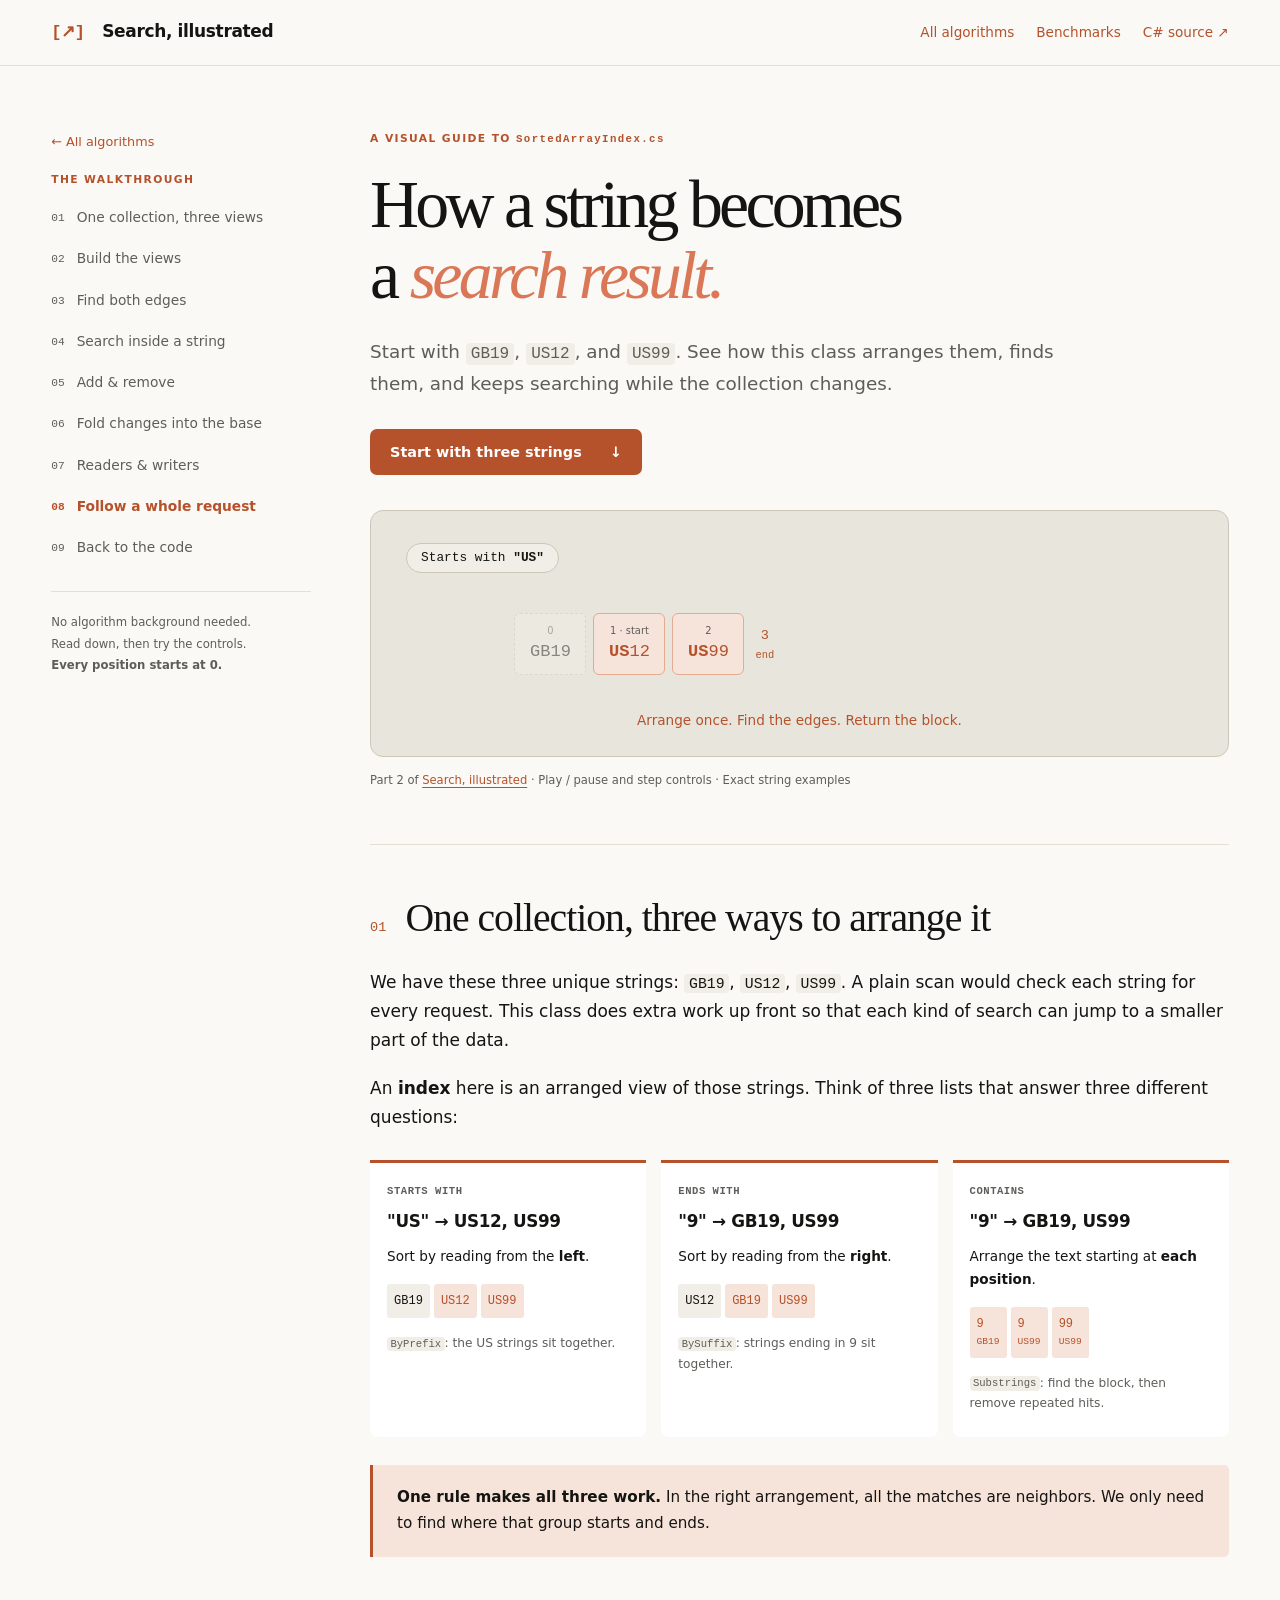
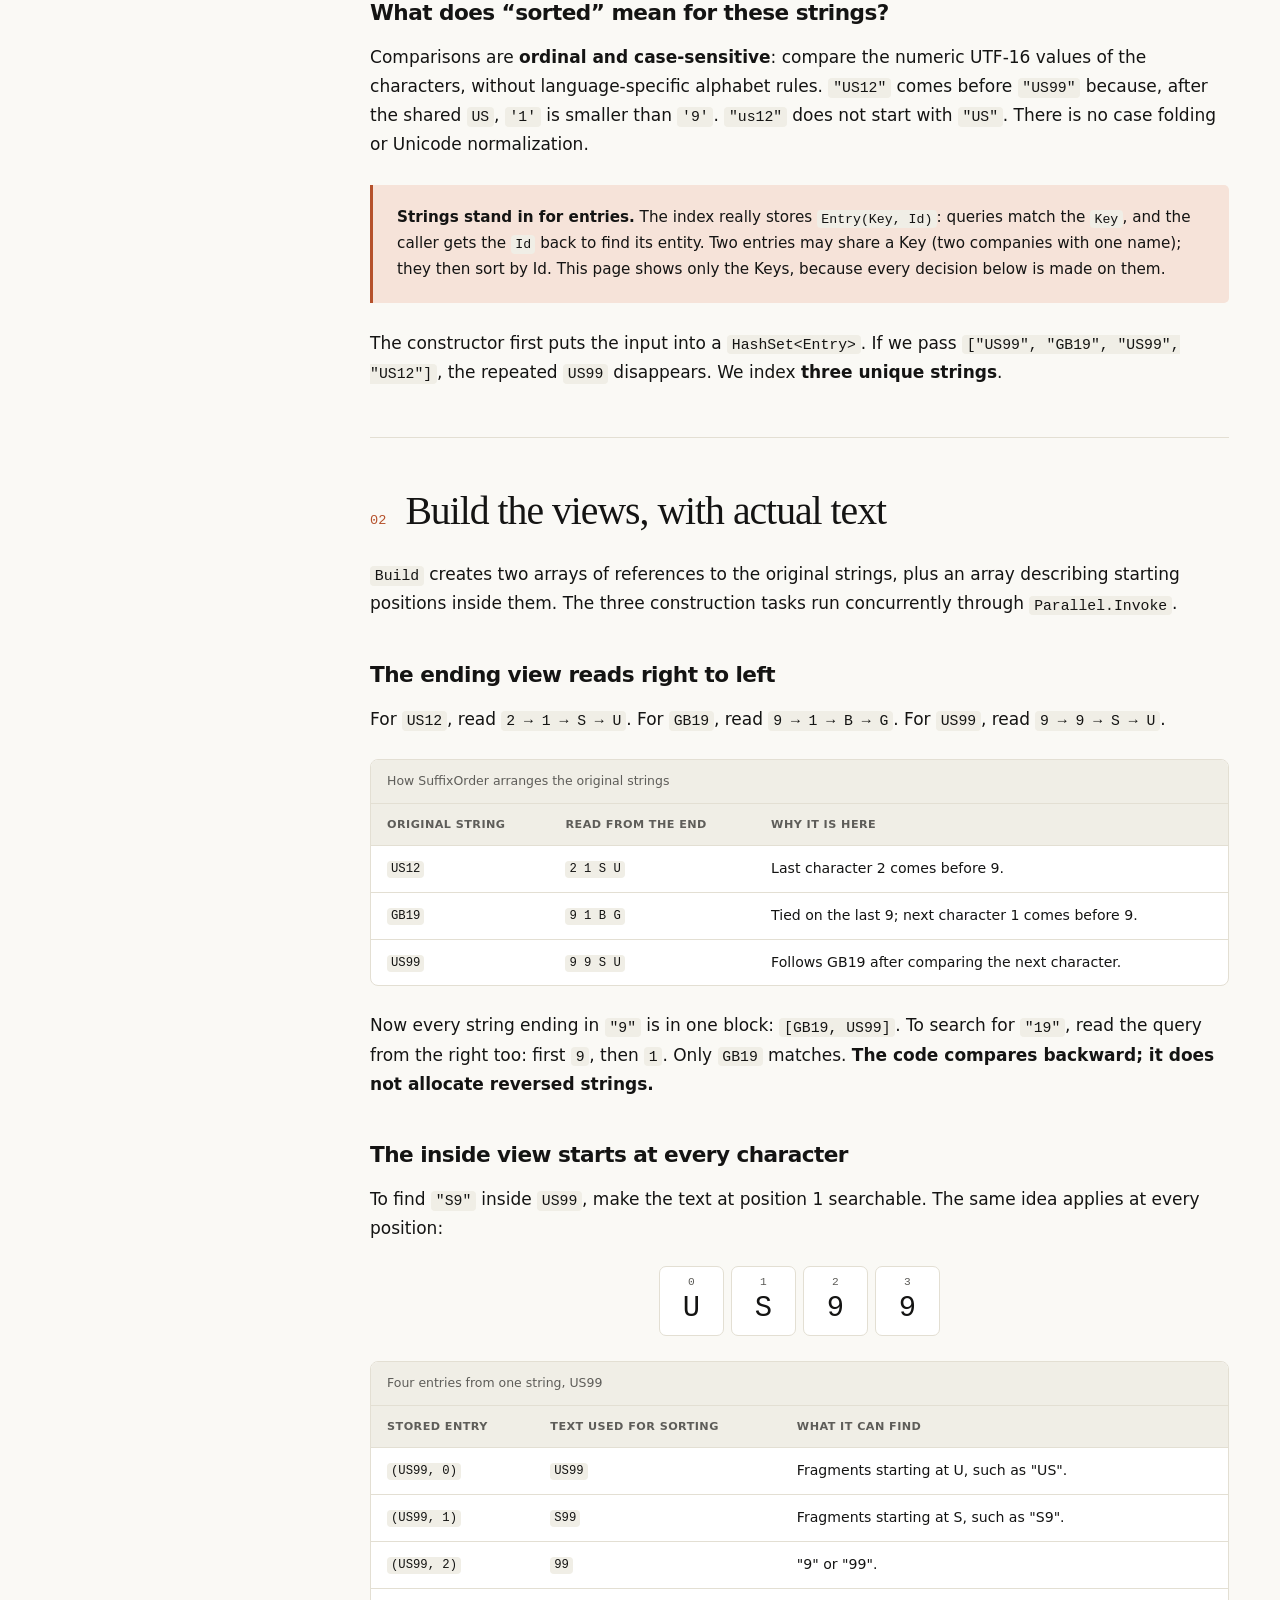
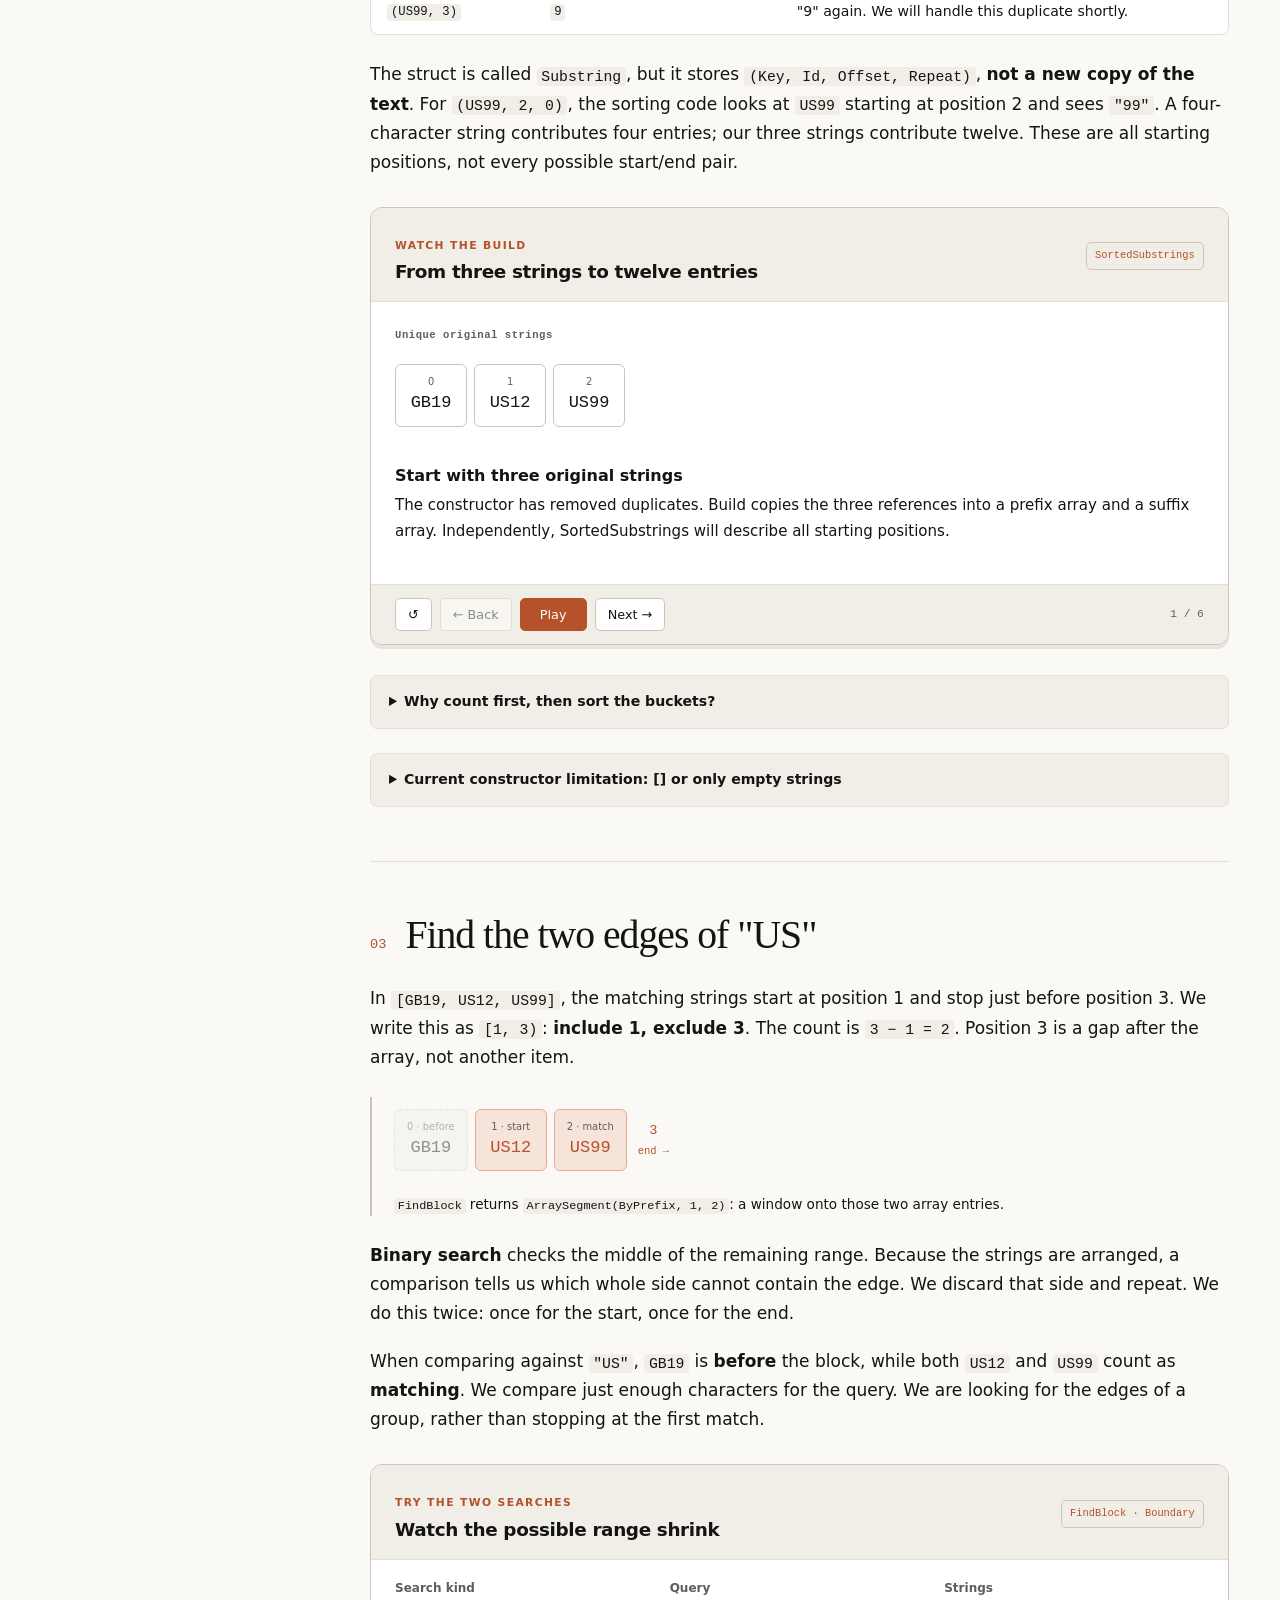
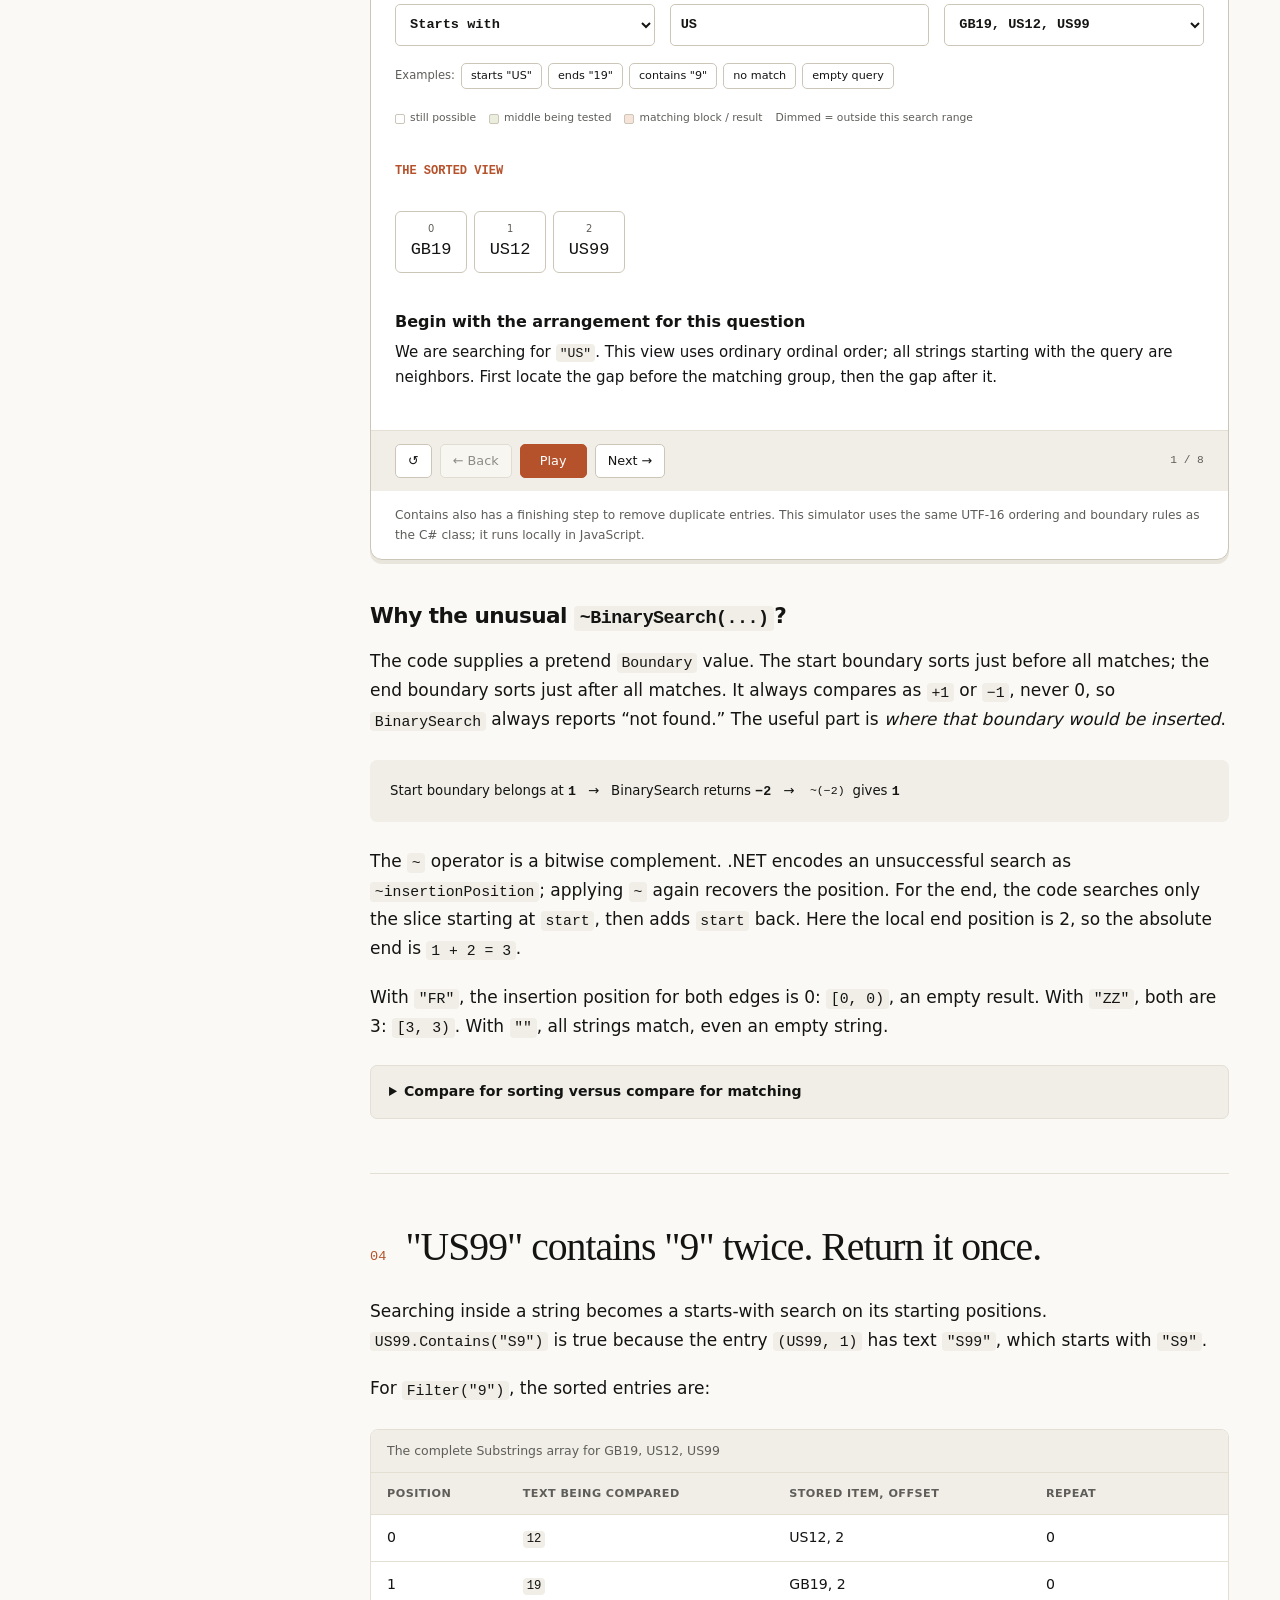
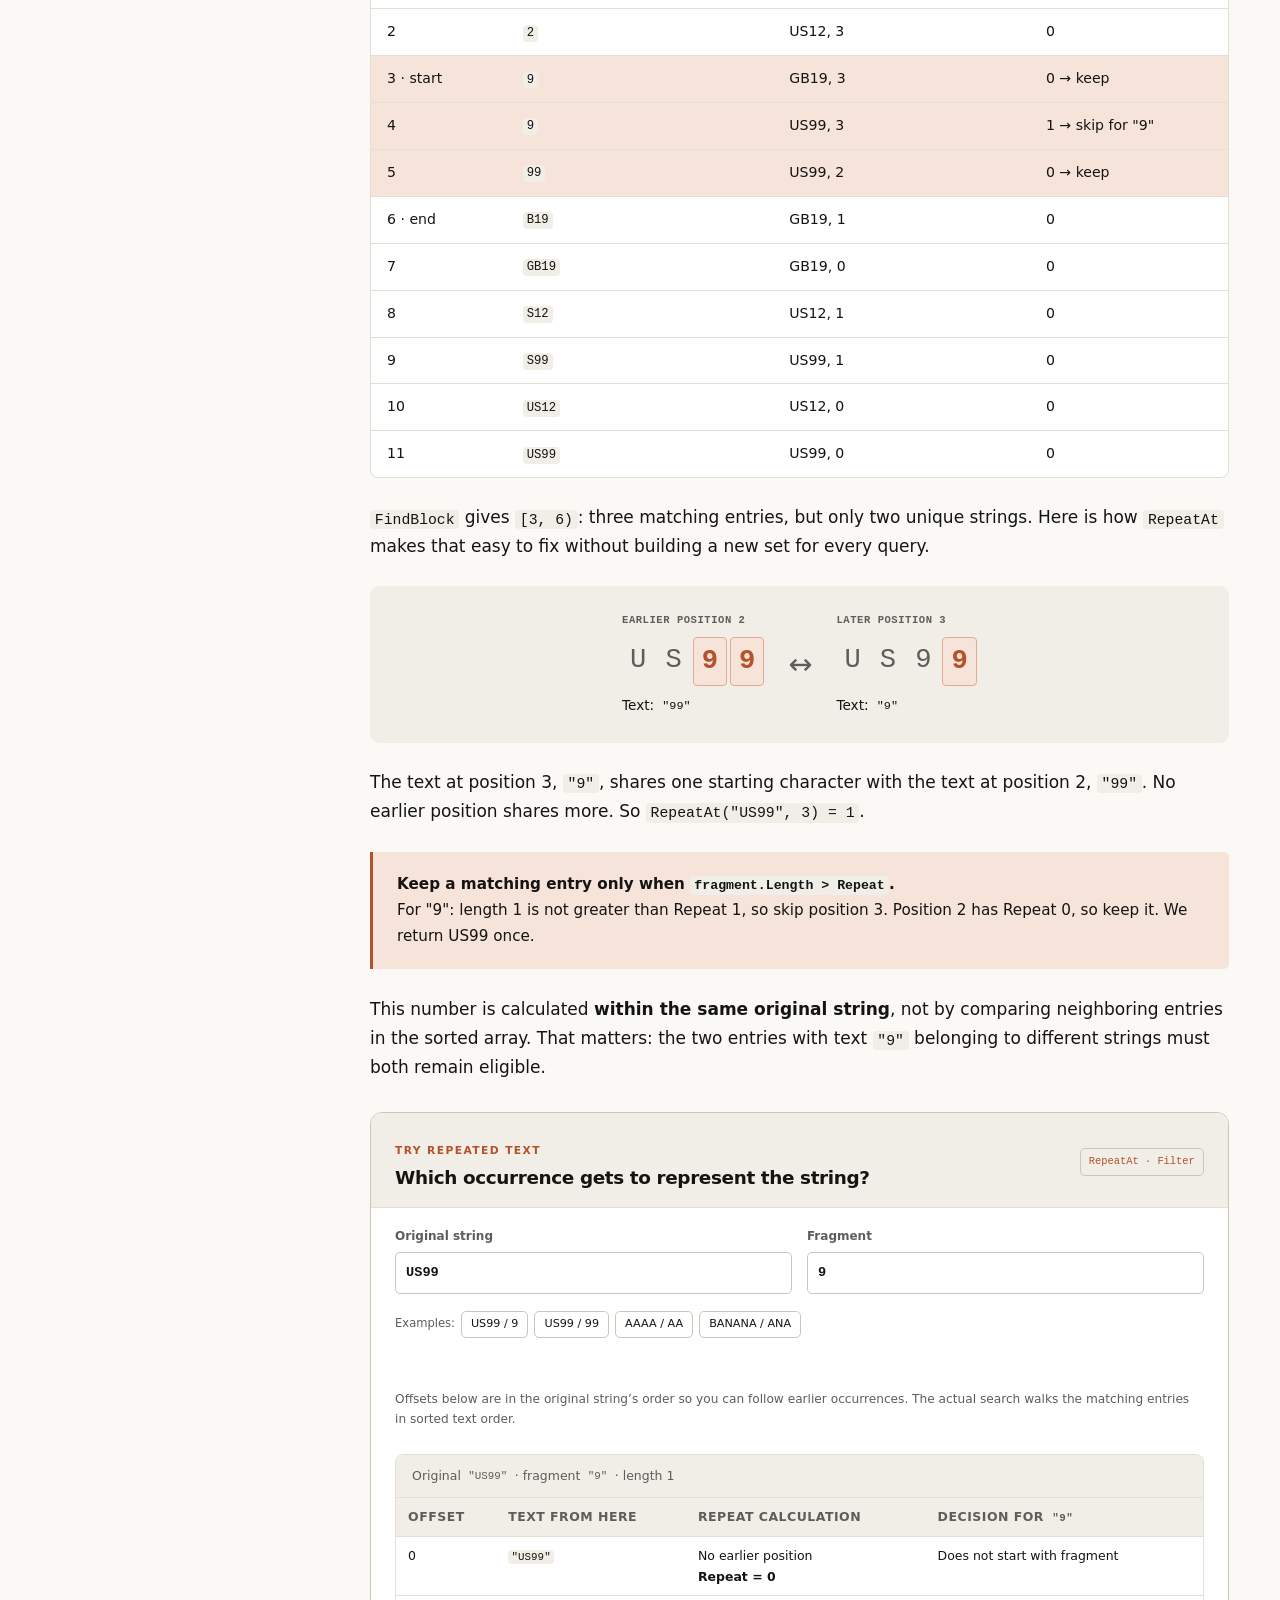
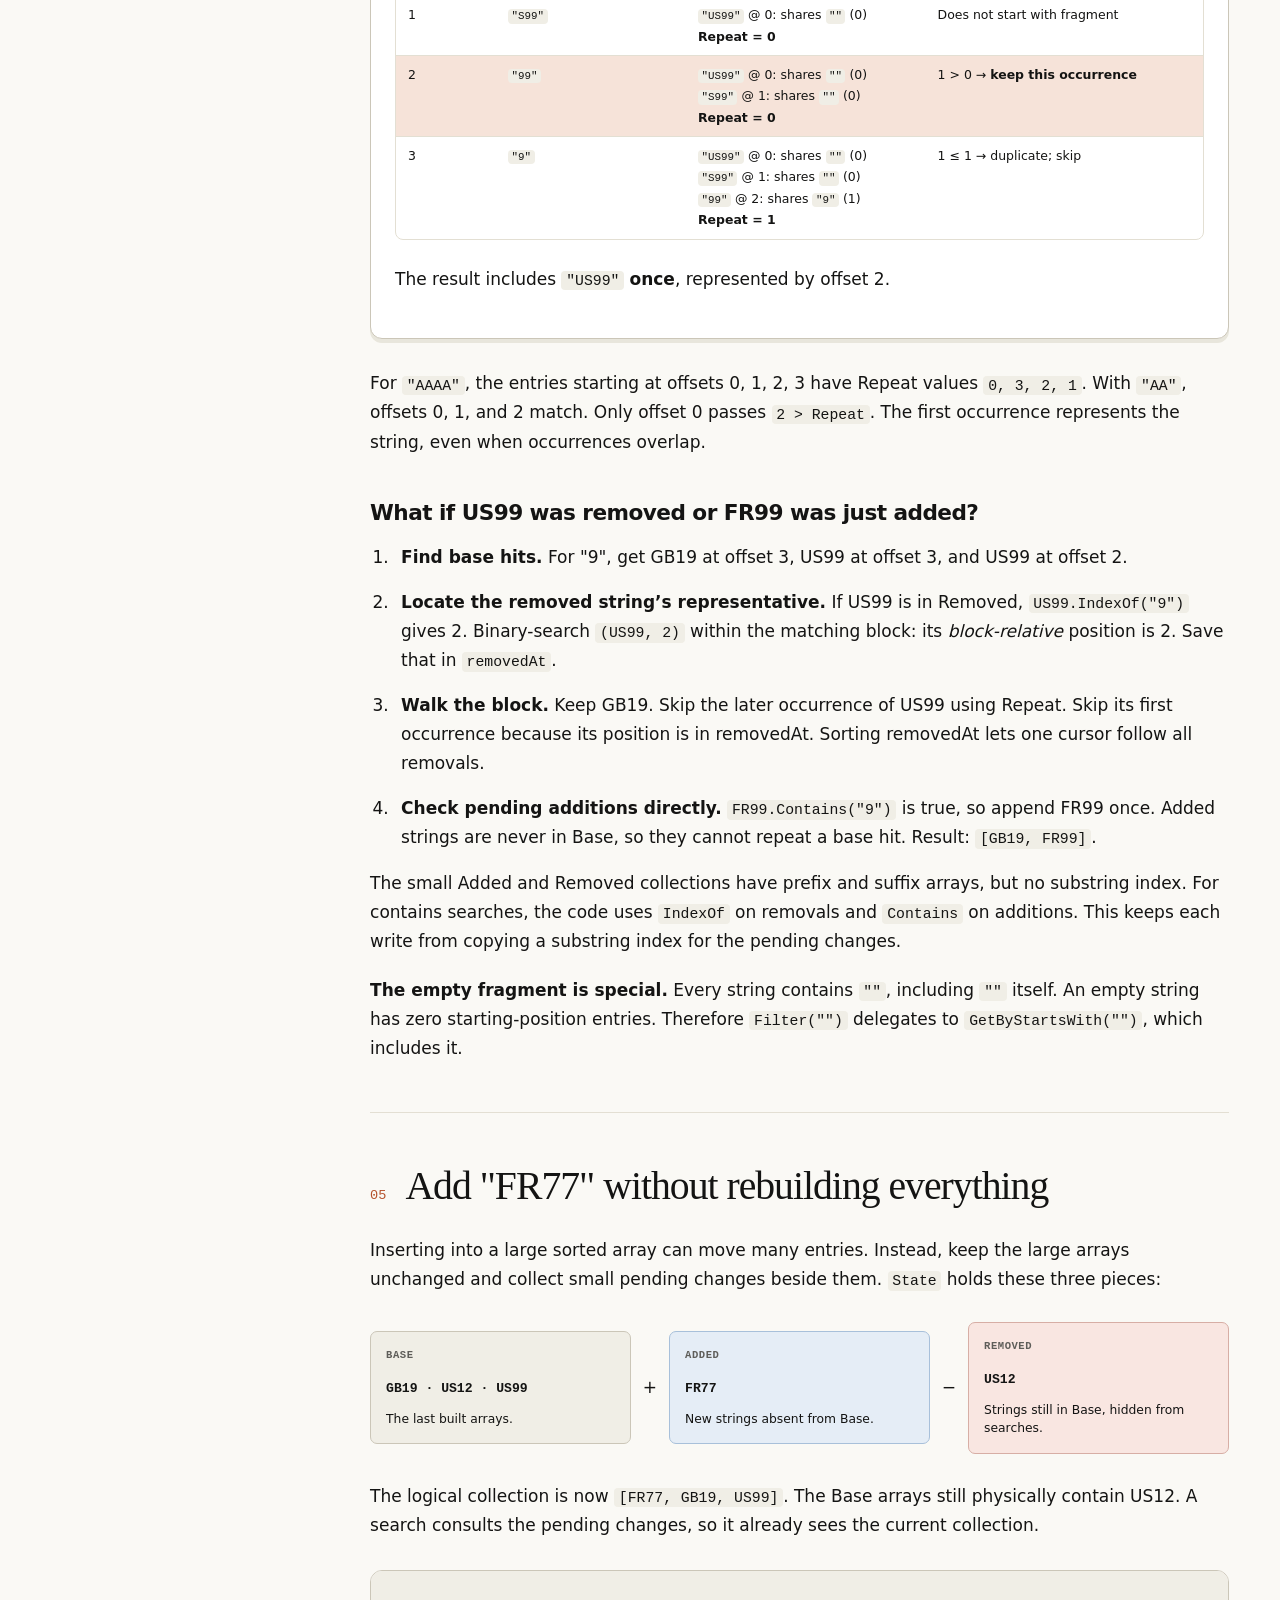
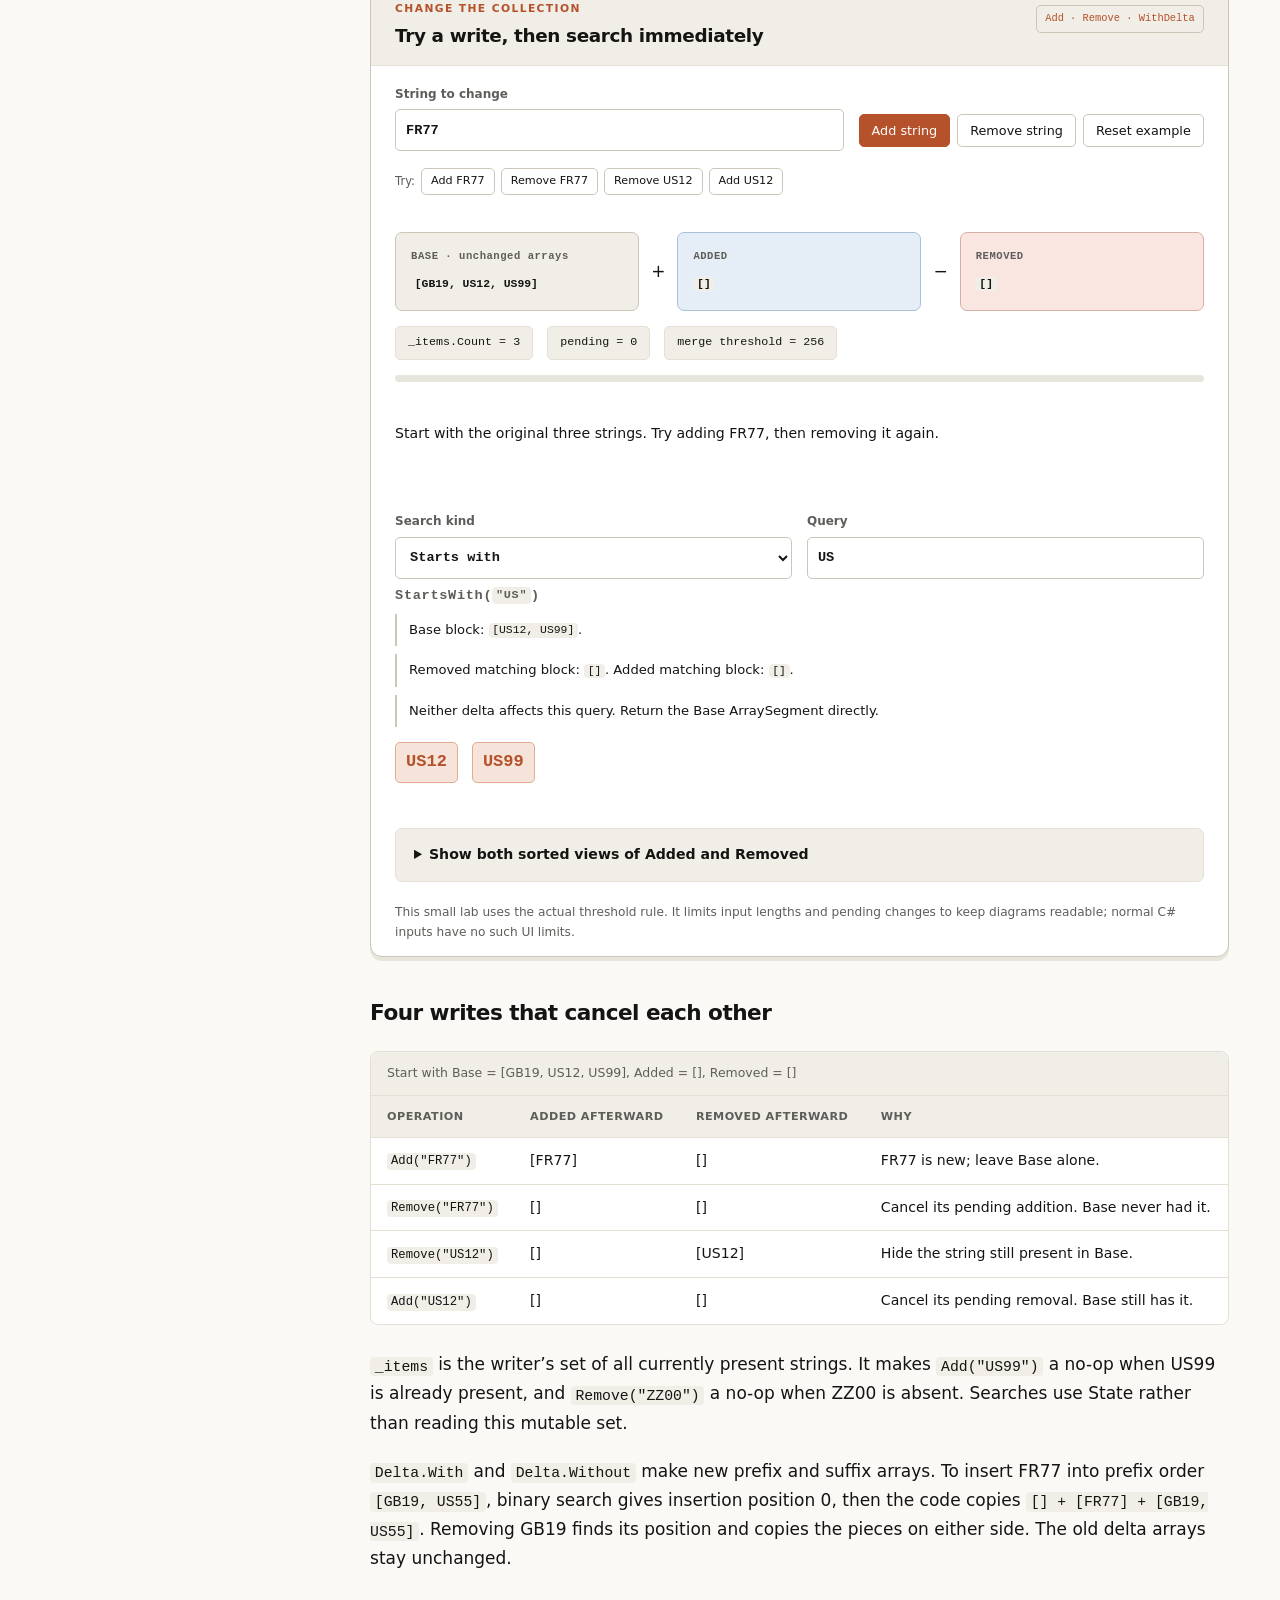
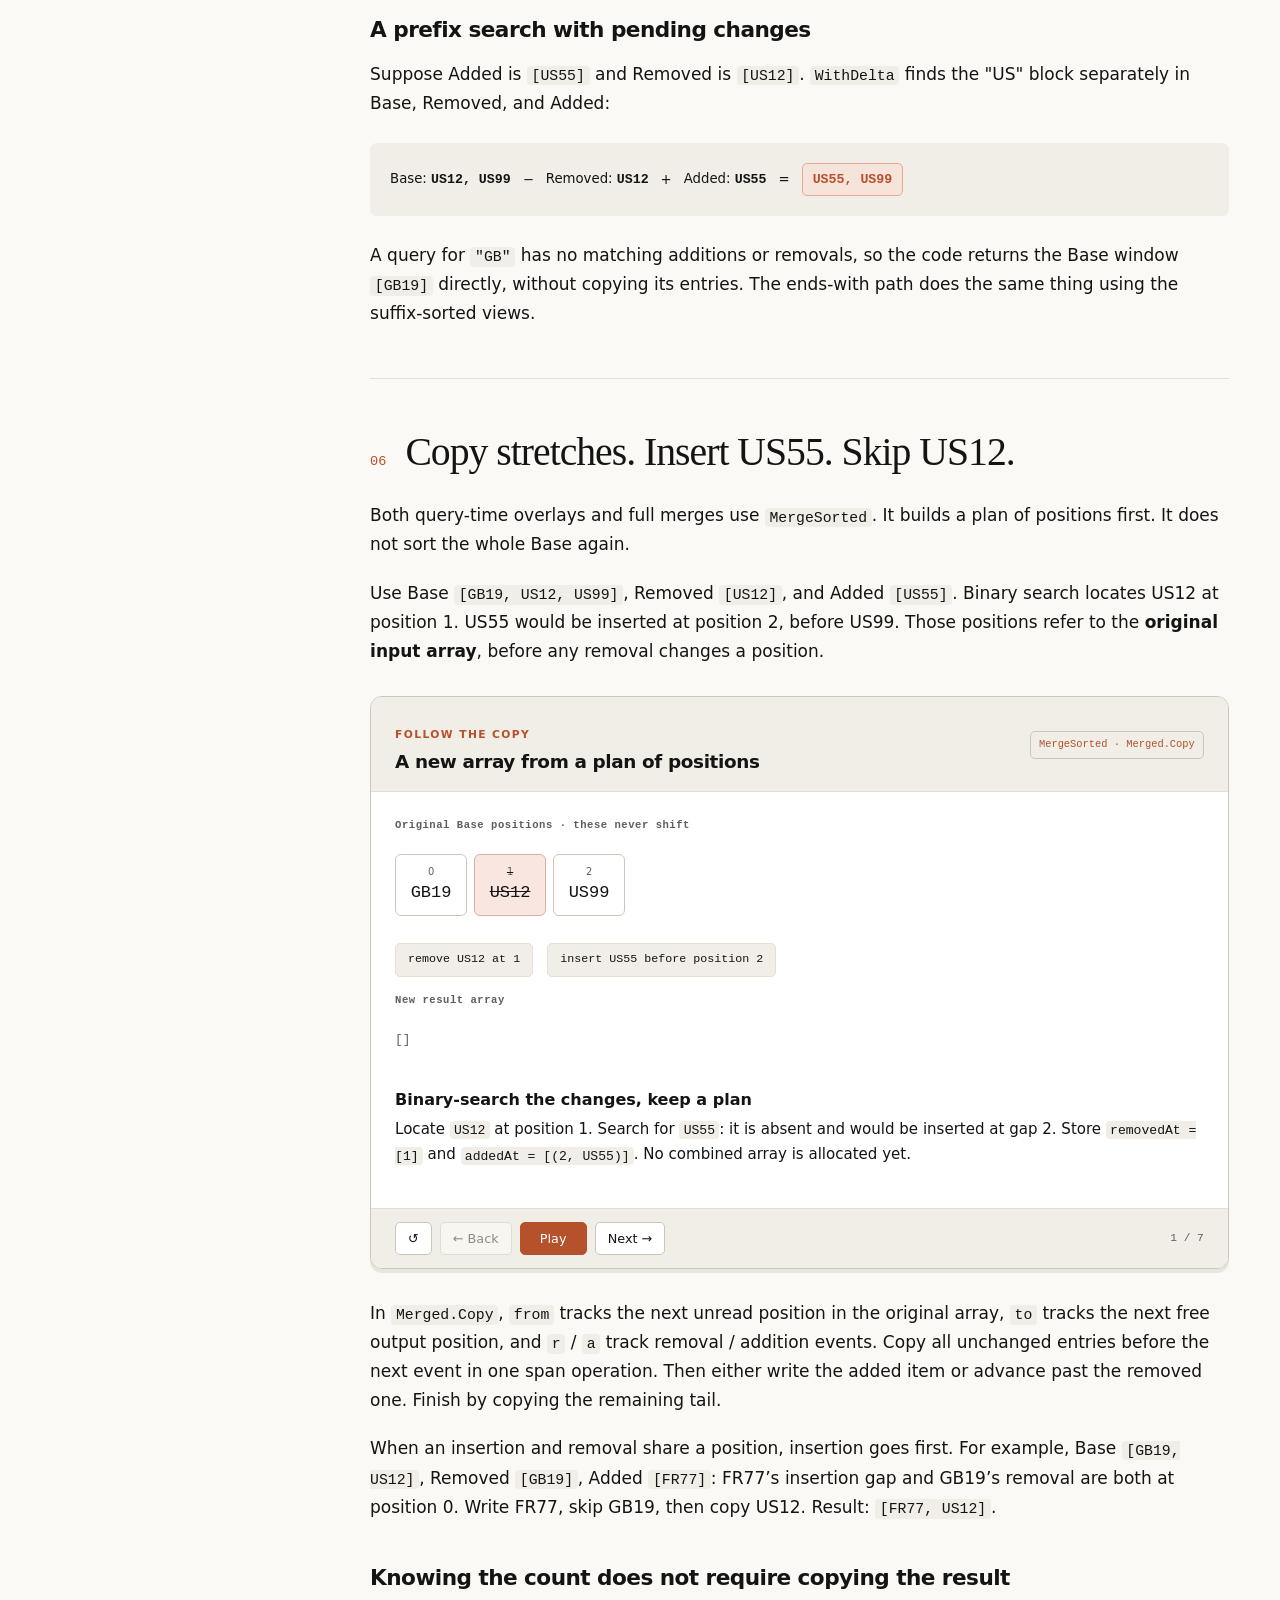
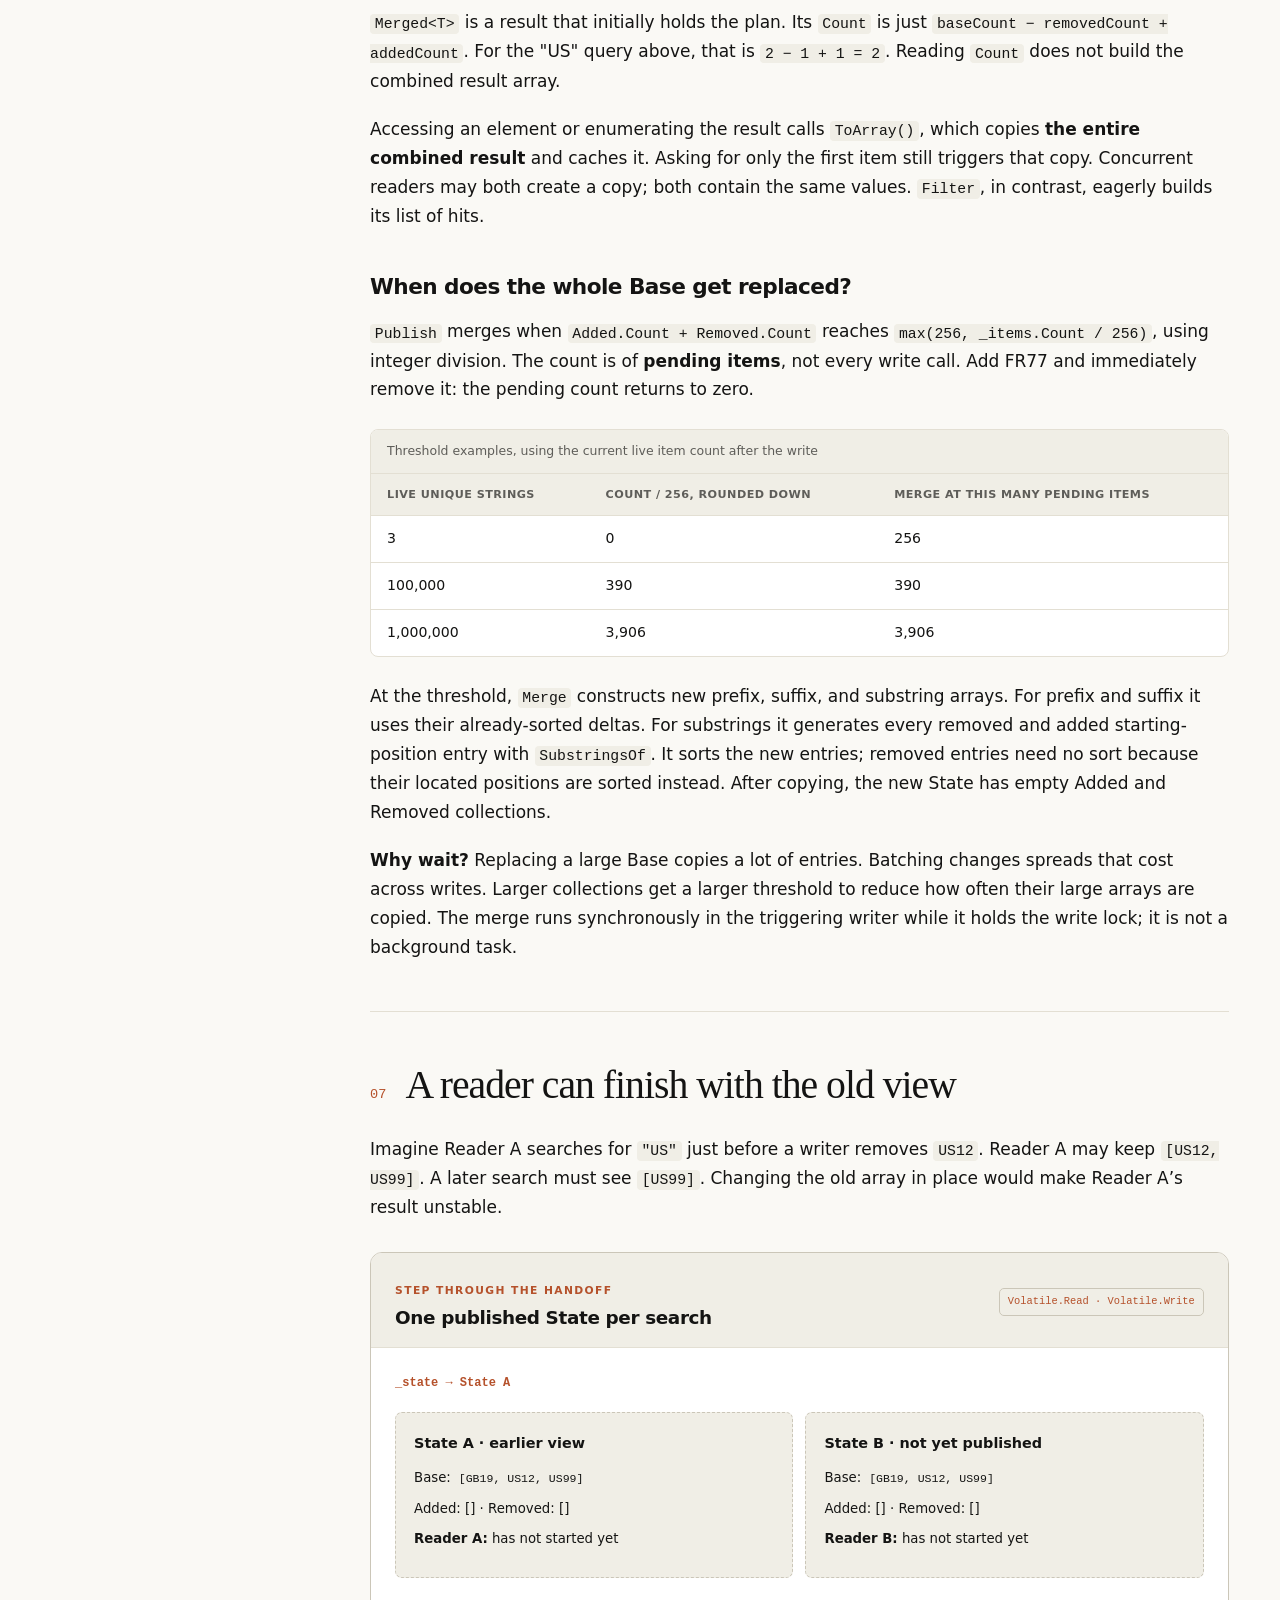
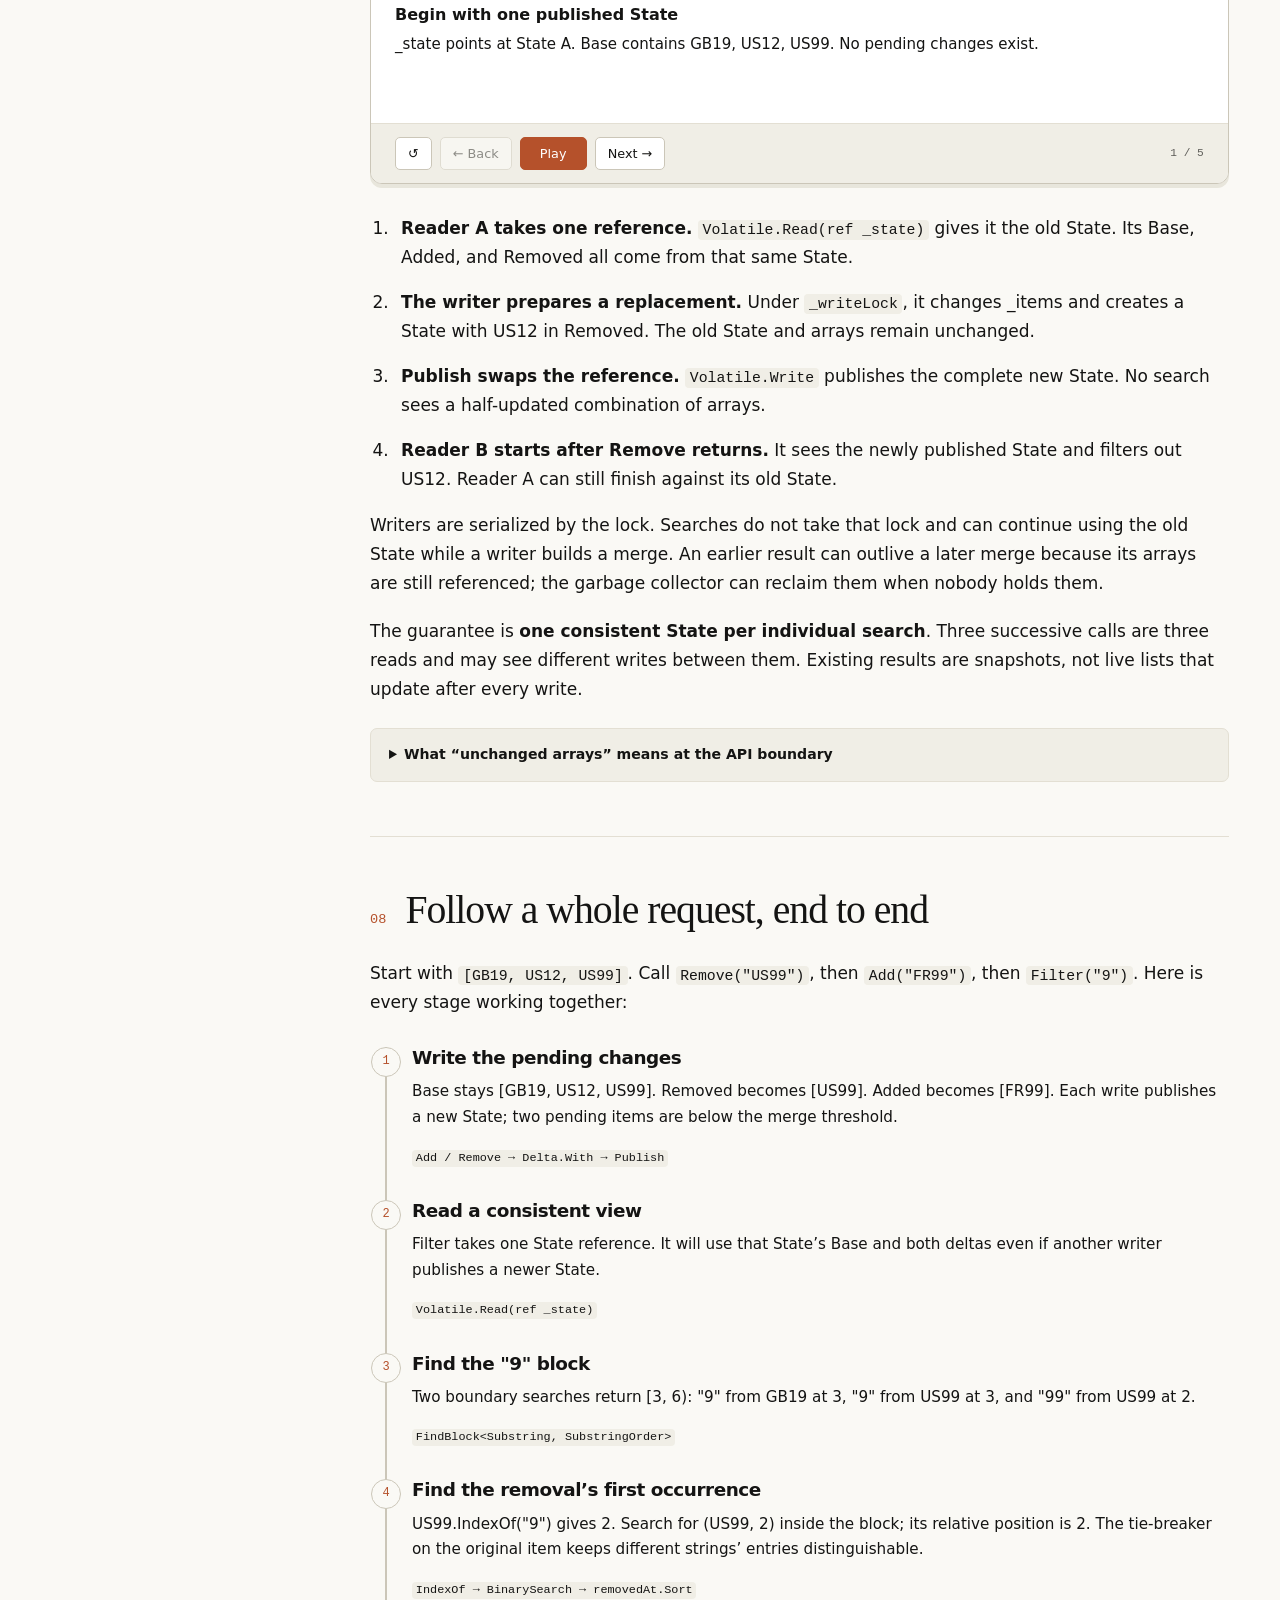
==== site/sorted-array.html @ e28a2748 "Add GitHub Pages site: illustrated walkthrough of all algorithms with benchmark charts - site/index." ====
<!doctype html>
<html lang="en">
<head>
  <meta charset="utf-8">
  <meta name="viewport" content="width=device-width, initial-scale=1">
  <meta name="description" content="An illustrated, interactive walkthrough of SortedArrayIndex.cs, using real strings at every step.">
  <title>SortedArrayIndex, step by step</title>
  <link rel="stylesheet" href="assets/site.css">
  <script src="assets/walkthrough.js" defer></script>
</head>
<body>
<a class="skip" href="#main">Skip to the walkthrough</a>
<header class="topbar">
  <a class="brand" href="index.html"><span class="brand-icon" aria-hidden="true">[↗]</span> Search, illustrated</a>
  <nav class="top-links"><a href="index.html">All algorithms</a><a href="index.html#benchmarks">Benchmarks</a><a class="source-link" href="https://github.com/bulatgrzegorz/search-algorithms/blob/main/src/SearchAlgorithms/SortedArrayIndex.cs">C# source ↗</a></nav>
</header>
<div class="layout">
<aside class="sidebar" aria-label="On this page">
  <a class="back-link" href="index.html">← All algorithms</a>
  <p class="eyebrow">THE WALKTHROUGH</p>
  <nav>
    <a href="#idea"><span>01</span> One collection, three views</a>
    <a href="#build"><span>02</span> Build the views</a>
    <a href="#boundaries"><span>03</span> Find both edges</a>
    <a href="#contains"><span>04</span> Search inside a string</a>
    <a href="#changes"><span>05</span> Add &amp; remove</a>
    <a href="#merge"><span>06</span> Fold changes into the base</a>
    <a href="#readers"><span>07</span> Readers &amp; writers</a>
    <a href="#connect"><span>08</span> Follow a whole request</a>
    <a href="#reference"><span>09</span> Back to the code</a>
  </nav>
  <div class="sidebar-note">No algorithm background needed.<br>Read down, then try the controls.<br><strong>Every position starts at 0.</strong></div>
</aside>
<main id="main">
  <section class="hero" aria-labelledby="title">
    <p class="eyebrow">A VISUAL GUIDE TO <code>SortedArrayIndex.cs</code></p>
    <h1>How a string becomes <br>a <em>search result.</em></h1>
    <p class="lead">Start with <code>GB19</code>, <code>US12</code>, and <code>US99</code>. See how this class arranges them, finds them, and keeps searching while the collection changes.</p>
    <a class="primary-link" href="#idea">Start with three strings <span aria-hidden="true">↓</span></a>
    <div class="hero-figure" aria-label="Searching US returns US12 and US99, while GB19 is outside the matching block.">
      <div class="query-tag">Starts with <strong>"US"</strong></div>
      <div class="array hero-array"><div class="cell muted"><small>0</small>GB19</div><div class="cell hit"><small>1 · start</small><b>US</b>12</div><div class="cell hit"><small>2</small><b>US</b>99</div><div class="edge-label">3<br><small>end</small></div></div>
      <p>Arrange once. Find the edges. Return the block.</p>
    </div>
    <p class="reading-note">Part 2 of <a href="index.html">Search, illustrated</a> · Play / pause and step controls · Exact string examples</p>
  </section>

  <noscript><div class="note">JavaScript is off. All written explanations and static examples are available; enable JavaScript for the interactive step players.</div></noscript>

  <section id="idea" class="chapter">
    <div class="chapter-heading"><span class="chapter-number">01</span><h2>One collection, three ways to arrange it</h2></div>
    <p>We have these three unique strings: <code>GB19</code>, <code>US12</code>, <code>US99</code>. A plain scan would check each string for every request. This class does extra work up front so that each kind of search can jump to a smaller part of the data.</p>
    <p>An <strong>index</strong> here is an arranged view of those strings. Think of three lists that answer three different questions:</p>
    <div class="view-grid">
      <article><span class="view-label">STARTS WITH</span><h3>"US" → US12, US99</h3><p>Sort by reading from the <strong>left</strong>.</p><div class="mini-array"><span>GB19</span><span class="hit">US12</span><span class="hit">US99</span></div><p class="caption"><code>ByPrefix</code>: the US strings sit together.</p></article>
      <article><span class="view-label">ENDS WITH</span><h3>"9" → GB19, US99</h3><p>Sort by reading from the <strong>right</strong>.</p><div class="mini-array"><span>US12</span><span class="hit">GB19</span><span class="hit">US99</span></div><p class="caption"><code>BySuffix</code>: strings ending in 9 sit together.</p></article>
      <article><span class="view-label">CONTAINS</span><h3>"9" → GB19, US99</h3><p>Arrange the text starting at <strong>each position</strong>.</p><div class="mini-array"><span class="hit">9 <small>GB19</small></span><span class="hit">9 <small>US99</small></span><span class="hit">99 <small>US99</small></span></div><p class="caption"><code>Substrings</code>: find the block, then remove repeated hits.</p></article>
    </div>
    <div class="note"><strong>One rule makes all three work.</strong> In the right arrangement, all the matches are neighbors. We only need to find where that group starts and ends.</div>
    <h3>What does “sorted” mean for these strings?</h3>
    <p>Comparisons are <strong>ordinal and case-sensitive</strong>: compare the numeric UTF-16 values of the characters, without language-specific alphabet rules. <code>"US12"</code> comes before <code>"US99"</code> because, after the shared <code>US</code>, <code>'1'</code> is smaller than <code>'9'</code>. <code>"us12"</code> does not start with <code>"US"</code>. There is no case folding or Unicode normalization.</p>
    <div class="note"><strong>Strings stand in for entries.</strong> The index really stores <code>Entry(Key, Id)</code>: queries match the <code>Key</code>, and the caller gets the <code>Id</code> back to find its entity. Two entries may share a Key (two companies with one name); they then sort by Id. This page shows only the Keys, because every decision below is made on them.</div>
    <p>The constructor first puts the input into a <code>HashSet&lt;Entry&gt;</code>. If we pass <code>["US99", "GB19", "US99", "US12"]</code>, the repeated <code>US99</code> disappears. We index <strong>three unique strings</strong>.</p>
  </section>

  <section id="build" class="chapter">
    <div class="chapter-heading"><span class="chapter-number">02</span><h2>Build the views, with actual text</h2></div>
    <p><code>Build</code> creates two arrays of references to the original strings, plus an array describing starting positions inside them. The three construction tasks run concurrently through <code>Parallel.Invoke</code>.</p>
    <h3>The ending view reads right to left</h3>
    <p>For <code>US12</code>, read <code>2 → 1 → S → U</code>. For <code>GB19</code>, read <code>9 → 1 → B → G</code>. For <code>US99</code>, read <code>9 → 9 → S → U</code>.</p>
    <div class="table-scroll"><table><caption>How SuffixOrder arranges the original strings</caption><thead><tr><th>Original string</th><th>Read from the end</th><th>Why it is here</th></tr></thead><tbody><tr><td><code>US12</code></td><td><code>2 1 S U</code></td><td>Last character 2 comes before 9.</td></tr><tr><td><code>GB19</code></td><td><code>9 1 B G</code></td><td>Tied on the last 9; next character 1 comes before 9.</td></tr><tr><td><code>US99</code></td><td><code>9 9 S U</code></td><td>Follows GB19 after comparing the next character.</td></tr></tbody></table></div>
    <p>Now every string ending in <code>"9"</code> is in one block: <code>[GB19, US99]</code>. To search for <code>"19"</code>, read the query from the right too: first <code>9</code>, then <code>1</code>. Only <code>GB19</code> matches. <strong>The code compares backward; it does not allocate reversed strings.</strong></p>

    <h3>The inside view starts at every character</h3>
    <p>To find <code>"S9"</code> inside <code>US99</code>, make the text at position 1 searchable. The same idea applies at every position:</p>
    <div class="offset-example" aria-label="US99 has four UTF-16 character positions: 0 U, 1 S, 2 9, 3 9."><div><small>0</small>U</div><div><small>1</small>S</div><div><small>2</small>9</div><div><small>3</small>9</div></div>
    <div class="table-scroll"><table><caption>Four entries from one string, US99</caption><thead><tr><th>Stored entry</th><th>Text used for sorting</th><th>What it can find</th></tr></thead><tbody><tr><td><code>(US99, 0)</code></td><td><code>US99</code></td><td>Fragments starting at U, such as "US".</td></tr><tr><td><code>(US99, 1)</code></td><td><code>S99</code></td><td>Fragments starting at S, such as "S9".</td></tr><tr><td><code>(US99, 2)</code></td><td><code>99</code></td><td>"9" or "99".</td></tr><tr><td><code>(US99, 3)</code></td><td><code>9</code></td><td>"9" again. We will handle this duplicate shortly.</td></tr></tbody></table></div>
    <p>The struct is called <code>Substring</code>, but it stores <code>(Key, Id, Offset, Repeat)</code>, <strong>not a new copy of the text</strong>. For <code>(US99, 2, 0)</code>, the sorting code looks at <code>US99</code> starting at position 2 and sees <code>"99"</code>. A four-character string contributes four entries; our three strings contribute twelve. These are all starting positions, not every possible start/end pair.</p>

    <div class="interactive" id="build-demo">
      <div class="demo-heading"><div><span class="eyebrow">WATCH THE BUILD</span><h3>From three strings to twelve entries</h3></div><span class="demo-badge">SortedSubstrings</span></div>
      <div class="demo-canvas" id="build-canvas"></div>
      <div class="step-copy" id="build-copy" aria-live="polite"></div>
      <div class="player" data-player="build"><button type="button" data-action="reset" aria-label="Restart build animation">↺</button><button type="button" data-action="prev">← Back</button><button type="button" data-action="play">Play</button><button type="button" data-action="next">Next →</button><span class="step-count"></span></div>
    </div>
    <details><summary>Why count first, then sort the buckets?</summary><div class="detail-body">
      <p>Imagine putting entries into trays labeled by their first character. The <code>'9'</code> tray gets <code>"9" from GB19</code>, <code>"99" from US99</code>, and <code>"9" from US99</code>. A <code>'1'</code> tray gets <code>"19"</code> and <code>"12"</code>. Entries beginning with 1 must come before entries beginning with 9, regardless of the remaining characters.</p>
      <ol><li><strong>Count.</strong> <code>start[c + 1]++</code> counts how many entries begin with character <code>c</code>. For '9', the count is 3.</li><li><strong>Add the counts cumulatively.</strong> There are three entries before the '9' tray: "12", "19", "2". So <code>start['9'] = 3</code>, <code>start['9' + 1] = 6</code>. Its reserved slice is <code>[3, 6)</code>.</li><li><strong>Fill.</strong> <code>next</code> starts as a copy of <code>start</code>. Each '9' entry occupies the next free position in that tray; incrementing <code>next['9']</code> moves its cursor.</li><li><strong>Sort each tray.</strong> "9" precedes "99" because the shorter text runs out first. Equal text is ordered by the original Key, then Id: GB19 before US99. Trays with one entry need no sort.</li><li><strong>Fill Repeat.</strong> After sorting, calculate the duplicate information for each entry in parallel. Repeat does not affect sorting.</li></ol>
      <p>This is a counting-sort step followed by comparison sorts inside buckets. There are 65,536 possible UTF-16 code units; the <code>start</code> array has 65,537 slots so even the last bucket has an end position. Larger buckets are scheduled first, with <code>NoBuffering</code>, to avoid leaving a big sort until other workers are idle. The final arrangement is the same whichever worker finishes first.</p>
    </div></details>
    <details><summary>Current constructor limitation: [] or only empty strings</summary><div class="detail-body"><p>The search rules can handle an empty view, and an empty string can be indexed alongside nonempty strings. However, constructing this version with <code>[]</code> or <code>[""]</code> throws: SortedSubstrings eventually calls <code>Partitioner.Create(0, 0)</code>, which requires a nonempty range. At least one initial string must contain a UTF-16 code unit. This is an existing implementation limitation, not a requirement of binary search. Removing all strings after a successful construction can still produce an empty logical collection.</p></div></details>
  </section>

  <section id="boundaries" class="chapter">
    <div class="chapter-heading"><span class="chapter-number">03</span><h2>Find the two edges of "US"</h2></div>
    <p>In <code>[GB19, US12, US99]</code>, the matching strings start at position 1 and stop just before position 3. We write this as <code>[1, 3)</code>: <strong>include 1, exclude 3</strong>. The count is <code>3 − 1 = 2</code>. Position 3 is a gap after the array, not another item.</p>
    <div class="static-block"><div class="array"><div class="cell muted"><small>0 · before</small>GB19</div><div class="cell hit"><small>1 · start</small>US12</div><div class="cell hit"><small>2 · match</small>US99</div><div class="edge-label">3<small>end →</small></div></div><p><code>FindBlock</code> returns <code>ArraySegment(ByPrefix, 1, 2)</code>: a window onto those two array entries.</p></div>
    <p><strong>Binary search</strong> checks the middle of the remaining range. Because the strings are arranged, a comparison tells us which whole side cannot contain the edge. We discard that side and repeat. We do this twice: once for the start, once for the end.</p>
    <p>When comparing against <code>"US"</code>, <code>GB19</code> is <strong>before</strong> the block, while both <code>US12</code> and <code>US99</code> count as <strong>matching</strong>. We compare just enough characters for the query. We are looking for the edges of a group, rather than stopping at the first match.</p>

    <div class="interactive" id="search-demo">
      <div class="demo-heading"><div><span class="eyebrow">TRY THE TWO SEARCHES</span><h3>Watch the possible range shrink</h3></div><span class="demo-badge">FindBlock · Boundary</span></div>
      <div class="input-row"><label>Search kind<select id="search-kind"><option value="prefix">Starts with</option><option value="suffix">Ends with</option><option value="contains">Contains</option></select></label><label>Query<input id="search-query" value="US" autocomplete="off" spellcheck="false" maxlength="40"></label><label>Strings<select id="search-dataset"><option value="source">GB19, US12, US99</option><option value="larger">Ten strings (more search steps)</option><option value="repeated">Empty &amp; repeated strings</option><option value="empty">Empty view (boundary helper)</option></select></label></div>
      <div class="presets"><span>Examples:</span><button type="button" data-search-preset="prefix:US">starts "US"</button><button type="button" data-search-preset="suffix:19">ends "19"</button><button type="button" data-search-preset="contains:9">contains "9"</button><button type="button" data-search-preset="prefix:ZZ">no match</button><button type="button" data-search-preset="contains:">empty query</button></div>
      <div class="legend"><span><i class="legend-active"></i>still possible</span><span><i class="legend-probe"></i>middle being tested</span><span><i class="legend-hit"></i>matching block / result</span><span>Dimmed = outside this search range</span></div>
      <div class="demo-canvas" id="search-canvas"></div>
      <div class="step-copy" id="search-copy" aria-live="polite"></div>
      <div class="player" data-player="search"><button type="button" data-action="reset" aria-label="Restart search animation">↺</button><button type="button" data-action="prev">← Back</button><button type="button" data-action="play">Play</button><button type="button" data-action="next">Next →</button><span class="step-count"></span></div>
      <p class="caption">Contains also has a finishing step to remove duplicate entries. This simulator uses the same UTF-16 ordering and boundary rules as the C# class; it runs locally in JavaScript.</p>
    </div>
    <h3>Why the unusual <code>~BinarySearch(...)</code>?</h3>
    <p>The code supplies a pretend <code>Boundary</code> value. The start boundary sorts just before all matches; the end boundary sorts just after all matches. It always compares as <code>+1</code> or <code>−1</code>, never 0, so <code>BinarySearch</code> always reports “not found.” The useful part is <em>where that boundary would be inserted</em>.</p>
    <div class="equation"><span>Start boundary belongs at <b>1</b></span><span aria-hidden="true">→</span><span>BinarySearch returns <b>−2</b></span><span aria-hidden="true">→</span><span><code>~(−2)</code> gives <b>1</b></span></div>
    <p>The <code>~</code> operator is a bitwise complement. .NET encodes an unsuccessful search as <code>~insertionPosition</code>; applying <code>~</code> again recovers the position. For the end, the code searches only the slice starting at <code>start</code>, then adds <code>start</code> back. Here the local end position is 2, so the absolute end is <code>1 + 2 = 3</code>.</p>
    <p>With <code>"FR"</code>, the insertion position for both edges is 0: <code>[0, 0)</code>, an empty result. With <code>"ZZ"</code>, both are 3: <code>[3, 3)</code>. With <code>""</code>, all strings match, even an empty string.</p>
    <details><summary>Compare for sorting versus compare for matching</summary><div class="detail-body"><p><code>PrefixOrder.Compare("US12", "US99")</code> is negative: it must distinguish two items for sorting. <code>PrefixOrder.CompareToQuery("US12", "US")</code> and <code>CompareToQuery("US99", "US")</code> are both 0: they belong to the same query block.</p><p><code>Boundary.CompareTo</code> reverses that item-versus-query relationship because .NET is asking how the boundary compares to the item. The start boundary goes left on a match; the end boundary goes right. <code>IOrder&lt;T&gt;</code> lets the same <code>FindBlock</code> machinery use the prefix, suffix, or substring comparison rule. These are struct comparers; the generic implementation allows specialized comparisons without a separate search implementation for every view.</p><p>A short item behaves correctly too: <code>"U"</code> comes before a search for <code>"US"</code>, because the item runs out before the query is fully matched.</p></div></details>
  </section>

  <section id="contains" class="chapter">
    <div class="chapter-heading"><span class="chapter-number">04</span><h2>"US99" contains "9" twice. Return it once.</h2></div>
    <p>Searching inside a string becomes a starts-with search on its starting positions. <code>US99.Contains("S9")</code> is true because the entry <code>(US99, 1)</code> has text <code>"S99"</code>, which starts with <code>"S9"</code>.</p>
    <p>For <code>Filter("9")</code>, the sorted entries are:</p>
    <div class="table-scroll"><table><caption>The complete Substrings array for GB19, US12, US99</caption><thead><tr><th>Position</th><th>Text being compared</th><th>Stored item, offset</th><th>Repeat</th></tr></thead><tbody>
      <tr><td>0</td><td><code>12</code></td><td>US12, 2</td><td>0</td></tr><tr><td>1</td><td><code>19</code></td><td>GB19, 2</td><td>0</td></tr><tr><td>2</td><td><code>2</code></td><td>US12, 3</td><td>0</td></tr>
      <tr class="match-row"><td>3 · start</td><td><code>9</code></td><td>GB19, 3</td><td>0 → keep</td></tr><tr class="match-row"><td>4</td><td><code>9</code></td><td>US99, 3</td><td>1 → skip for "9"</td></tr><tr class="match-row"><td>5</td><td><code>99</code></td><td>US99, 2</td><td>0 → keep</td></tr>
      <tr><td>6 · end</td><td><code>B19</code></td><td>GB19, 1</td><td>0</td></tr><tr><td>7</td><td><code>GB19</code></td><td>GB19, 0</td><td>0</td></tr><tr><td>8</td><td><code>S12</code></td><td>US12, 1</td><td>0</td></tr><tr><td>9</td><td><code>S99</code></td><td>US99, 1</td><td>0</td></tr><tr><td>10</td><td><code>US12</code></td><td>US12, 0</td><td>0</td></tr><tr><td>11</td><td><code>US99</code></td><td>US99, 0</td><td>0</td></tr>
    </tbody></table></div>
    <p><code>FindBlock</code> gives <code>[3, 6)</code>: three matching entries, but only two unique strings. Here is how <code>RepeatAt</code> makes that easy to fix without building a new set for every query.</p>
    <div class="repeat-picture"><div><span class="view-label">EARLIER POSITION 2</span><div class="letter-line"><span>U</span><span>S</span><strong>9</strong><strong>9</strong></div><p>Text: <code>"99"</code></p></div><span class="big-arrow" aria-hidden="true">↔</span><div><span class="view-label">LATER POSITION 3</span><div class="letter-line"><span>U</span><span>S</span><span>9</span><strong>9</strong></div><p>Text: <code>"9"</code></p></div></div>
    <p>The text at position 3, <code>"9"</code>, shares one starting character with the text at position 2, <code>"99"</code>. No earlier position shares more. So <code>RepeatAt("US99", 3) = 1</code>.</p>
    <div class="note"><strong>Keep a matching entry only when <code>fragment.Length &gt; Repeat</code>.</strong><br>For "9": length 1 is not greater than Repeat 1, so skip position 3. Position 2 has Repeat 0, so keep it. We return US99 once.</div>
    <p>This number is calculated <strong>within the same original string</strong>, not by comparing neighboring entries in the sorted array. That matters: the two entries with text <code>"9"</code> belonging to different strings must both remain eligible.</p>
    <div class="interactive" id="repeat-demo">
      <div class="demo-heading"><div><span class="eyebrow">TRY REPEATED TEXT</span><h3>Which occurrence gets to represent the string?</h3></div><span class="demo-badge">RepeatAt · Filter</span></div>
      <div class="input-row"><label>Original string<input id="repeat-item" value="US99" maxlength="24" spellcheck="false"></label><label>Fragment<input id="repeat-query" value="9" maxlength="24" spellcheck="false"></label></div>
      <div class="presets"><span>Examples:</span><button type="button" data-repeat-preset="US99:9">US99 / 9</button><button type="button" data-repeat-preset="US99:99">US99 / 99</button><button type="button" data-repeat-preset="AAAA:AA">AAAA / AA</button><button type="button" data-repeat-preset="BANANA:ANA">BANANA / ANA</button></div>
      <div id="repeat-canvas" class="demo-canvas" aria-live="polite"></div>
    </div>
    <p>For <code>"AAAA"</code>, the entries starting at offsets 0, 1, 2, 3 have Repeat values <code>0, 3, 2, 1</code>. With <code>"AA"</code>, offsets 0, 1, and 2 match. Only offset 0 passes <code>2 &gt; Repeat</code>. The first occurrence represents the string, even when occurrences overlap.</p>
    <h3>What if US99 was removed or FR99 was just added?</h3>
    <ol class="explain-steps"><li><strong>Find base hits.</strong> For "9", get GB19 at offset 3, US99 at offset 3, and US99 at offset 2.</li><li><strong>Locate the removed string’s representative.</strong> If US99 is in Removed, <code>US99.IndexOf("9")</code> gives 2. Binary-search <code>(US99, 2)</code> within the matching block: its <em>block-relative</em> position is 2. Save that in <code>removedAt</code>.</li><li><strong>Walk the block.</strong> Keep GB19. Skip the later occurrence of US99 using Repeat. Skip its first occurrence because its position is in removedAt. Sorting removedAt lets one cursor follow all removals.</li><li><strong>Check pending additions directly.</strong> <code>FR99.Contains("9")</code> is true, so append FR99 once. Added strings are never in Base, so they cannot repeat a base hit. Result: <code>[GB19, FR99]</code>.</li></ol>
    <p>The small Added and Removed collections have prefix and suffix arrays, but no substring index. For contains searches, the code uses <code>IndexOf</code> on removals and <code>Contains</code> on additions. This keeps each write from copying a substring index for the pending changes.</p>
    <p><strong>The empty fragment is special.</strong> Every string contains <code>""</code>, including <code>""</code> itself. An empty string has zero starting-position entries. Therefore <code>Filter("")</code> delegates to <code>GetByStartsWith("")</code>, which includes it.</p>
  </section>

  <section id="changes" class="chapter">
    <div class="chapter-heading"><span class="chapter-number">05</span><h2>Add "FR77" without rebuilding everything</h2></div>
    <p>Inserting into a large sorted array can move many entries. Instead, keep the large arrays unchanged and collect small pending changes beside them. <code>State</code> holds these three pieces:</p>
    <div class="state-diagram"><div><span class="view-label">BASE</span><strong>GB19 · US12 · US99</strong><p>The last built arrays.</p></div><span aria-hidden="true">+</span><div class="added-box"><span class="view-label">ADDED</span><strong>FR77</strong><p>New strings absent from Base.</p></div><span aria-hidden="true">−</span><div class="removed-box"><span class="view-label">REMOVED</span><strong>US12</strong><p>Strings still in Base, hidden from searches.</p></div></div>
    <p>The logical collection is now <code>[FR77, GB19, US99]</code>. The Base arrays still physically contain US12. A search consults the pending changes, so it already sees the current collection.</p>
    <div class="interactive" id="mutation-demo">
      <div class="demo-heading"><div><span class="eyebrow">CHANGE THE COLLECTION</span><h3>Try a write, then search immediately</h3></div><span class="demo-badge">Add · Remove · WithDelta</span></div>
      <div class="input-row"><label>String to change<input id="mutation-item" value="FR77" maxlength="24" spellcheck="false"></label><div class="button-group"><button type="button" id="mutation-add">Add string</button><button type="button" id="mutation-remove">Remove string</button><button type="button" id="mutation-reset">Reset example</button></div></div>
      <div class="presets"><span>Try:</span><button type="button" data-write="add:FR77">Add FR77</button><button type="button" data-write="remove:FR77">Remove FR77</button><button type="button" data-write="remove:US12">Remove US12</button><button type="button" data-write="add:US12">Add US12</button></div>
      <div id="mutation-state" class="demo-canvas"></div>
      <p id="mutation-message" class="write-message" aria-live="polite"></p>
      <div class="input-row"><label>Search kind<select id="mutation-kind"><option value="prefix">Starts with</option><option value="suffix">Ends with</option><option value="contains">Contains</option></select></label><label>Query<input id="mutation-query" value="US" maxlength="24" spellcheck="false"></label></div>
      <div id="mutation-results" aria-live="polite"></div>
      <details><summary>Show both sorted views of Added and Removed</summary><div class="detail-body" id="mutation-orders"></div></details>
      <p class="caption">This small lab uses the actual threshold rule. It limits input lengths and pending changes to keep diagrams readable; normal C# inputs have no such UI limits.</p>
    </div>
    <h3>Four writes that cancel each other</h3>
    <div class="table-scroll"><table><caption>Start with Base = [GB19, US12, US99], Added = [], Removed = []</caption><thead><tr><th>Operation</th><th>Added afterward</th><th>Removed afterward</th><th>Why</th></tr></thead><tbody><tr><td><code>Add("FR77")</code></td><td>[FR77]</td><td>[]</td><td>FR77 is new; leave Base alone.</td></tr><tr><td><code>Remove("FR77")</code></td><td>[]</td><td>[]</td><td>Cancel its pending addition. Base never had it.</td></tr><tr><td><code>Remove("US12")</code></td><td>[]</td><td>[US12]</td><td>Hide the string still present in Base.</td></tr><tr><td><code>Add("US12")</code></td><td>[]</td><td>[]</td><td>Cancel its pending removal. Base still has it.</td></tr></tbody></table></div>
    <p><code>_items</code> is the writer’s set of all currently present strings. It makes <code>Add("US99")</code> a no-op when US99 is already present, and <code>Remove("ZZ00")</code> a no-op when ZZ00 is absent. Searches use State rather than reading this mutable set.</p>
    <p><code>Delta.With</code> and <code>Delta.Without</code> make new prefix and suffix arrays. To insert FR77 into prefix order <code>[GB19, US55]</code>, binary search gives insertion position 0, then the code copies <code>[] + [FR77] + [GB19, US55]</code>. Removing GB19 finds its position and copies the pieces on either side. The old delta arrays stay unchanged.</p>
    <h3>A prefix search with pending changes</h3>
    <p>Suppose Added is <code>[US55]</code> and Removed is <code>[US12]</code>. <code>WithDelta</code> finds the "US" block separately in Base, Removed, and Added:</p>
    <div class="equation"><span>Base: <b>US12, US99</b></span><span>−</span><span>Removed: <b>US12</b></span><span>+</span><span>Added: <b>US55</b></span><span>=</span><span class="result-pill">US55, US99</span></div>
    <p>A query for <code>"GB"</code> has no matching additions or removals, so the code returns the Base window <code>[GB19]</code> directly, without copying its entries. The ends-with path does the same thing using the suffix-sorted views.</p>
  </section>

  <section id="merge" class="chapter">
    <div class="chapter-heading"><span class="chapter-number">06</span><h2>Copy stretches. Insert US55. Skip US12.</h2></div>
    <p>Both query-time overlays and full merges use <code>MergeSorted</code>. It builds a plan of positions first. It does not sort the whole Base again.</p>
    <p>Use Base <code>[GB19, US12, US99]</code>, Removed <code>[US12]</code>, and Added <code>[US55]</code>. Binary search locates US12 at position 1. US55 would be inserted at position 2, before US99. Those positions refer to the <strong>original input array</strong>, before any removal changes a position.</p>
    <div class="interactive" id="merge-demo">
      <div class="demo-heading"><div><span class="eyebrow">FOLLOW THE COPY</span><h3>A new array from a plan of positions</h3></div><span class="demo-badge">MergeSorted · Merged.Copy</span></div>
      <div id="merge-canvas" class="demo-canvas"></div>
      <div class="step-copy" id="merge-copy" aria-live="polite"></div>
      <div class="player" data-player="merge"><button type="button" data-action="reset" aria-label="Restart merge animation">↺</button><button type="button" data-action="prev">← Back</button><button type="button" data-action="play">Play</button><button type="button" data-action="next">Next →</button><span class="step-count"></span></div>
    </div>
    <p>In <code>Merged.Copy</code>, <code>from</code> tracks the next unread position in the original array, <code>to</code> tracks the next free output position, and <code>r</code> / <code>a</code> track removal / addition events. Copy all unchanged entries before the next event in one span operation. Then either write the added item or advance past the removed one. Finish by copying the remaining tail.</p>
    <p>When an insertion and removal share a position, insertion goes first. For example, Base <code>[GB19, US12]</code>, Removed <code>[GB19]</code>, Added <code>[FR77]</code>: FR77’s insertion gap and GB19’s removal are both at position 0. Write FR77, skip GB19, then copy US12. Result: <code>[FR77, US12]</code>.</p>
    <h3>Knowing the count does not require copying the result</h3>
    <p><code>Merged&lt;T&gt;</code> is a result that initially holds the plan. Its <code>Count</code> is just <code>baseCount − removedCount + addedCount</code>. For the "US" query above, that is <code>2 − 1 + 1 = 2</code>. Reading <code>Count</code> does not build the combined result array.</p>
    <p>Accessing an element or enumerating the result calls <code>ToArray()</code>, which copies <strong>the entire combined result</strong> and caches it. Asking for only the first item still triggers that copy. Concurrent readers may both create a copy; both contain the same values. <code>Filter</code>, in contrast, eagerly builds its list of hits.</p>
    <h3>When does the whole Base get replaced?</h3>
    <p><code>Publish</code> merges when <code>Added.Count + Removed.Count</code> reaches <code>max(256, _items.Count / 256)</code>, using integer division. The count is of <strong>pending items</strong>, not every write call. Add FR77 and immediately remove it: the pending count returns to zero.</p>
    <div class="table-scroll"><table><caption>Threshold examples, using the current live item count after the write</caption><thead><tr><th>Live unique strings</th><th>Count / 256, rounded down</th><th>Merge at this many pending items</th></tr></thead><tbody><tr><td>3</td><td>0</td><td>256</td></tr><tr><td>100,000</td><td>390</td><td>390</td></tr><tr><td>1,000,000</td><td>3,906</td><td>3,906</td></tr></tbody></table></div>
    <p>At the threshold, <code>Merge</code> constructs new prefix, suffix, and substring arrays. For prefix and suffix it uses their already-sorted deltas. For substrings it generates every removed and added starting-position entry with <code>SubstringsOf</code>. It sorts the new entries; removed entries need no sort because their located positions are sorted instead. After copying, the new State has empty Added and Removed collections.</p>
    <p><strong>Why wait?</strong> Replacing a large Base copies a lot of entries. Batching changes spreads that cost across writes. Larger collections get a larger threshold to reduce how often their large arrays are copied. The merge runs synchronously in the triggering writer while it holds the write lock; it is not a background task.</p>
  </section>

  <section id="readers" class="chapter">
    <div class="chapter-heading"><span class="chapter-number">07</span><h2>A reader can finish with the old view</h2></div>
    <p>Imagine Reader A searches for <code>"US"</code> just before a writer removes <code>US12</code>. Reader A may keep <code>[US12, US99]</code>. A later search must see <code>[US99]</code>. Changing the old array in place would make Reader A’s result unstable.</p>
    <div class="interactive" id="reader-demo">
      <div class="demo-heading"><div><span class="eyebrow">STEP THROUGH THE HANDOFF</span><h3>One published State per search</h3></div><span class="demo-badge">Volatile.Read · Volatile.Write</span></div>
      <div id="reader-canvas" class="demo-canvas"></div>
      <div class="step-copy" id="reader-copy" aria-live="polite"></div>
      <div class="player" data-player="reader"><button type="button" data-action="reset" aria-label="Restart reader animation">↺</button><button type="button" data-action="prev">← Back</button><button type="button" data-action="play">Play</button><button type="button" data-action="next">Next →</button><span class="step-count"></span></div>
    </div>
    <ol class="explain-steps"><li><strong>Reader A takes one reference.</strong> <code>Volatile.Read(ref _state)</code> gives it the old State. Its Base, Added, and Removed all come from that same State.</li><li><strong>The writer prepares a replacement.</strong> Under <code>_writeLock</code>, it changes _items and creates a State with US12 in Removed. The old State and arrays remain unchanged.</li><li><strong>Publish swaps the reference.</strong> <code>Volatile.Write</code> publishes the complete new State. No search sees a half-updated combination of arrays.</li><li><strong>Reader B starts after Remove returns.</strong> It sees the newly published State and filters out US12. Reader A can still finish against its old State.</li></ol>
    <p>Writers are serialized by the lock. Searches do not take that lock and can continue using the old State while a writer builds a merge. An earlier result can outlive a later merge because its arrays are still referenced; the garbage collector can reclaim them when nobody holds them.</p>
    <p>The guarantee is <strong>one consistent State per individual search</strong>. Three successive calls are three reads and may see different writes between them. Existing results are snapshots, not live lists that update after every write.</p>
    <details><summary>What “unchanged arrays” means at the API boundary</summary><div class="detail-body"><p>The implementation never mutates published arrays and returns <code>IReadOnlyList&lt;string&gt;</code>. That is a read-only API contract, not a tamper-proof container: an unmodified Base window is an <code>ArraySegment&lt;string&gt;</code>, whose backing array can be recovered by a caller that deliberately downcasts. Treat returned results as read-only. The snapshot explanation assumes callers honor that contract.</p></div></details>
  </section>

  <section id="connect" class="chapter">
    <div class="chapter-heading"><span class="chapter-number">08</span><h2>Follow a whole request, end to end</h2></div>
    <p>Start with <code>[GB19, US12, US99]</code>. Call <code>Remove("US99")</code>, then <code>Add("FR99")</code>, then <code>Filter("9")</code>. Here is every stage working together:</p>
    <div class="request-flow">
      <article><span>1</span><div><h3>Write the pending changes</h3><p>Base stays [GB19, US12, US99]. Removed becomes [US99]. Added becomes [FR99]. Each write publishes a new State; two pending items are below the merge threshold.</p><code>Add / Remove → Delta.With → Publish</code></div></article>
      <article><span>2</span><div><h3>Read a consistent view</h3><p>Filter takes one State reference. It will use that State’s Base and both deltas even if another writer publishes a newer State.</p><code>Volatile.Read(ref _state)</code></div></article>
      <article><span>3</span><div><h3>Find the "9" block</h3><p>Two boundary searches return [3, 6): "9" from GB19 at 3, "9" from US99 at 3, and "99" from US99 at 2.</p><code>FindBlock&lt;Substring, SubstringOrder&gt;</code></div></article>
      <article><span>4</span><div><h3>Find the removal’s first occurrence</h3><p>US99.IndexOf("9") gives 2. Search for (US99, 2) inside the block; its relative position is 2. The tie-breaker on the original item keeps different strings’ entries distinguishable.</p><code>IndexOf → BinarySearch → removedAt.Sort</code></div></article>
      <article><span>5</span><div><h3>Keep one eligible hit per base string</h3><p>GB19 passes 1 &gt; Repeat 0. US99 at offset 3 fails 1 &gt; Repeat 1. US99 at offset 2 is explicitly removed. Base contributes [GB19].</p><code>fragment.Length &gt; repeat, except removedAt</code></div></article>
      <article><span>6</span><div><h3>Include the pending addition</h3><p>FR99.Contains("9") is true. Append FR99 once. The result is [GB19, FR99]; no Base merge was needed.</p><code>Added.ByPrefix → Contains → hits</code></div></article>
    </div>
    <div class="note"><strong>Result order is not part of the interface contract.</strong> Prefix and suffix results follow their respective view order. Contains walks substring order, then appends matching additions in prefix order; its output is not guaranteed to be alphabetically sorted. If your caller needs a particular order, it must sort the result.</div>
    <h3>What work did we save, and what did we pay for?</h3>
    <p>With a million short strings, locating a prefix edge takes roughly twenty middle checks rather than inspecting a million items. We locate two edges. Comparing each entry still takes character work, and returning a million matching strings still means reading a million results.</p>
    <div class="table-scroll"><table><caption>Costs in terms of the concrete work performed</caption><thead><tr><th>Operation</th><th>Work performed</th><th>Tradeoff</th></tr></thead><tbody><tr><td>Build</td><td>Sort two string views; create one entry per UTF-16 code unit, bucket and sort entries, calculate Repeat.</td><td>More startup work and memory for faster repeated searches. A 12-unit string contributes 12 substring structs.</td></tr><tr><td>Starts / ends</td><td>Two binary searches per relevant view (Base, Removed, Added), then locate delta changes if any.</td><td>An unchanged matching block can be returned without copying. A changed block is copied in full when enumerated or indexed.</td></tr><tr><td>Contains</td><td>Two boundary searches, scan the matching entry block, inspect pending additions/removals.</td><td>The block can contain more entries than unique result strings. The hit list is built immediately.</td></tr><tr><td>Ordinary write</td><td>Update the live HashSet, copy small delta arrays into their two sorted orders, publish.</td><td>Copying grows with pending changes; it is not a constant-cost append.</td></tr><tr><td>Threshold write</td><td>Also allocate and fill all three new Base arrays through Merge.</td><td>That write takes longer and temporarily keeps old and new arrays alive.</td></tr><tr><td>RepeatAt for long text</td><td>At every starting position, compare against every earlier starting position.</td><td>For a long repetitive string such as 10,000 A’s, common-prefix comparisons can be long too. Worst-case work per item grows cubically in its length.</td></tr></tbody></table></div>
    <p>The code is especially suited to short identifiers. The bucket construction still handles all UTF-16 code units, but long names or highly repetitive text change the memory and build-time tradeoffs. The original strings are reused, yet the starting-position structs, arrays, live set, deltas, result lists, and temporary copies all consume memory. See the <a href="index.html#benchmarks">measured benchmark results</a> for context; the examples here illustrate behavior, not performance measurements.</p>
  </section>

  <section id="reference" class="chapter">
    <div class="chapter-heading"><span class="chapter-number">09</span><h2>Now the source has landmarks</h2></div>
    <p>Open <a href="https://github.com/bulatgrzegorz/search-algorithms/blob/main/src/SearchAlgorithms/SortedArrayIndex.cs">SortedArrayIndex.cs</a> alongside this page. The names below connect each piece of the implementation to an example you have just followed.</p>
    <div class="table-scroll"><table class="reference-table"><caption>Every algorithm and helper in the file</caption><thead><tr><th>Source name</th><th>Remember it through this example</th><th>Walkthrough</th></tr></thead><tbody>
      <tr><td>Constructor · _items</td><td>[US99, GB19, US99, US12] becomes three unique strings before building.</td><td><a href="#idea">01</a></td></tr>
      <tr><td>Build · Snapshot</td><td>Construct [GB19, US12, US99], [US12, GB19, US99], and twelve starting-position entries.</td><td><a href="#build">02</a></td></tr>
      <tr><td>SortedSubstrings</td><td>Count the three entries starting with '9', place them in [3, 6), then sort that bucket.</td><td><a href="#build">02</a></td></tr>
      <tr><td>PrefixOrder</td><td>US12 sorts before US99; both match the prefix "US".</td><td><a href="#boundaries">03</a></td></tr>
      <tr><td>SuffixOrder</td><td>US12 precedes GB19 because the last character 2 precedes 9.</td><td><a href="#build">02</a></td></tr>
      <tr><td>Substring · SubstringOrder</td><td>(US99, 2) compares as "99"; equal suffix text is tied by original item.</td><td><a href="#contains">04</a></td></tr>
      <tr><td>IOrder · Boundary · FindBlock</td><td>Find the gaps before US12 and after US99: [1, 3).</td><td><a href="#boundaries">03</a></td></tr>
      <tr><td>GetByStartsWith · GetByEndsWith</td><td>Read State once; search its prefix or suffix view, including deltas.</td><td><a href="#changes">05</a></td></tr>
      <tr><td>Filter · RepeatAt</td><td>Filter("9") skips US99’s later occurrence because length 1 ≤ Repeat 1.</td><td><a href="#contains">04</a></td></tr>
      <tr><td>Add · Remove</td><td>Add FR77, remove FR77: the pending addition cancels itself.</td><td><a href="#changes">05</a></td></tr>
      <tr><td>Delta.Contains / With / Without / Insert / Remove</td><td>Binary-search FR77’s place, copy new small arrays; never edit published arrays.</td><td><a href="#changes">05</a></td></tr>
      <tr><td>WithDelta</td><td>[US12, US99] − [US12] + [US55] becomes [US55, US99].</td><td><a href="#changes">05</a></td></tr>
      <tr><td>MergeSorted</td><td>Find US12 at 1 and US55’s insertion gap at 2 in the original array.</td><td><a href="#merge">06</a></td></tr>
      <tr><td>Merged&lt;T&gt; · Count / indexer / GetEnumerator / ToArray / Copy</td><td>Count reads the plan; reading a value copies GB19, skips US12, inserts US55, copies US99.</td><td><a href="#merge">06</a></td></tr>
      <tr><td>Publish · MergeThreshold</td><td>At a million live strings, 3,906 pending changes trigger a merge before publishing.</td><td><a href="#merge">06</a></td></tr>
      <tr><td>Merge · SubstringsOf</td><td>Remove US12’s four entries and insert US55’s four entries, then clear the deltas.</td><td><a href="#merge">06</a></td></tr>
      <tr><td>State · _writeLock · Volatile.Read / Write</td><td>Reader A can keep US12; Reader B starting after its removal sees only US99 for "US".</td><td><a href="#readers">07</a></td></tr>
      <tr><td>DisposeAsync</td><td>Returns an already-completed ValueTask. There are no files, database handles, or worker tasks to close.</td><td>—</td></tr>
    </tbody></table></div>
    <details><summary>A small glossary, using the same strings</summary><div class="detail-body"><dl><dt>Array</dt><dd>An ordered sequence of slots: [GB19, US12, US99].</dd><dt>Offset</dt><dd>A starting position inside a string. In US99, offset 2 points to the first 9. These positions count UTF-16 code units; some visible Unicode characters occupy two.</dd><dt>Block / range</dt><dd>Neighboring array positions. [1, 3) includes positions 1 and 2.</dd><dt>Span</dt><dd>A view over existing contiguous memory, such as the characters "99" at the end of US99, without allocating that text as a new string.</dd><dt>ArraySegment</dt><dd>A window described by array, starting position, and count. The US block is a window starting at 1 with count 2.</dd><dt>Delta</dt><dd>The pending difference from Base: for example Added [FR77] and Removed [US12].</dd><dt>Snapshot</dt><dd>The three Base arrays built together. A State pairs one Snapshot with one Added delta and one Removed delta.</dd><dt>Materialize</dt><dd>Actually allocate and fill the planned result array, such as [US55, US99].</dd><dt>Common prefix</dt><dd>The shared beginning of two texts: "9" and "99" share one character.</dd></dl></div></details>
    <div class="closing"><span class="brand-icon" aria-hidden="true">[✓]</span><p><strong>You can now trace a string through the whole class.</strong><br>Arrange the text → locate a matching block → handle duplicates and changes → return a stable result.</p><a href="#idea">Back to the first example ↑</a></div>
  </section>
  <footer><a href="index.html">← Back to all algorithms</a><br>Built from the repository’s <code>SortedArrayIndex.cs</code> and <code>ISearchAlgorithm.cs</code>. Examples are intentionally small. Interactive demonstrations run entirely in your browser; no data is sent anywhere. <button type="button" id="print-page">Print / save as PDF</button></footer>
</main>
</div>
</body>
</html>
---- site/assets/site.css ----
@charset "UTF-8";
/* Anthropic-style theme: warm paper, ink, clay accent. Light and dark tokens; everything below uses them. */
:root{--paper:#faf9f5;--surface:#ffffff;--tint:#f0eee6;--tint-2:#e8e6dc;--line:#e3dfd3;--line-strong:#cbc6b8;--ink:#141413;--muted:#5e5d59;--clay:#d97757;--accent:#b5512b;--on-accent:#ffffff;--accent-soft:#f6e3d9;--accent-line:#e3ab90;--probe:#55663f;--probe-soft:#eceedd;--probe-line:#9aab7a;--red:#9c3434;--red-soft:#f9e6e1;--red-line:#d7aea5;--blue:#33618f;--blue-soft:#e5edf6;--blue-line:#a8c0da;--bar:#b9b5a8;color-scheme:light;--mono:ui-monospace,SFMono-Regular,Consolas,"Liberation Mono",monospace;--sans:-apple-system,BlinkMacSystemFont,"Segoe UI",system-ui,sans-serif;--serif:"Tiempos Headline",Georgia,"Times New Roman",serif}
@media (prefers-color-scheme:dark){:root:not([data-theme="light"]){--paper:#1f1e1d;--surface:#262624;--tint:#2b2a27;--tint-2:#34332f;--line:#3a3935;--line-strong:#4d4b45;--ink:#f0eee6;--muted:#b0aea5;--clay:#e08a68;--accent:#e39a7a;--on-accent:#1f1e1d;--accent-soft:#4a2c20;--accent-line:#8f4f37;--probe:#c4d3a3;--probe-soft:#343a26;--probe-line:#6f7f52;--red:#f0a3a3;--red-soft:#4a2525;--red-line:#8a4a4a;--blue:#9fc0e6;--blue-soft:#22324a;--blue-line:#4b6a92;--bar:#5f5c55;color-scheme:dark}}
:root[data-theme="dark"]{--paper:#1f1e1d;--surface:#262624;--tint:#2b2a27;--tint-2:#34332f;--line:#3a3935;--line-strong:#4d4b45;--ink:#f0eee6;--muted:#b0aea5;--clay:#e08a68;--accent:#e39a7a;--on-accent:#1f1e1d;--accent-soft:#4a2c20;--accent-line:#8f4f37;--probe:#c4d3a3;--probe-soft:#343a26;--probe-line:#6f7f52;--red:#f0a3a3;--red-soft:#4a2525;--red-line:#8a4a4a;--blue:#9fc0e6;--blue-soft:#22324a;--blue-line:#4b6a92;--bar:#5f5c55;color-scheme:dark}
*{box-sizing:border-box}html{scroll-behavior:smooth;scroll-padding-top:90px}body{margin:0;background:var(--paper);color:var(--ink);font-family:var(--sans);font-size:17px;line-height:1.7}a{color:var(--accent);text-underline-offset:3px}a:hover{text-decoration-thickness:2px}button,input,select{font:inherit}button{cursor:pointer}button:disabled{cursor:default;opacity:.45}button,input,select,a,summary{touch-action:manipulation}:focus-visible{outline:3px solid var(--probe);outline-offset:4px}code{font-family:var(--mono);font-size:.87em;background:var(--tint);border-radius:4px;padding:.12em .32em;overflow-wrap:anywhere}strong{font-weight:650}p{margin:0 0 1.15em}h1,h2,h3{line-height:1.2;letter-spacing:-.025em}h1,h2{font-family:var(--serif);font-weight:500}h2{font-size:clamp(1.8rem,3.1vw,2.7rem);margin:0}h3{font-size:1.35rem;margin:2em 0 .8em}h3 code{font-size:.85em}small{font-size:.75em}.topbar{position:sticky;top:0;z-index:20;display:flex;align-items:center;justify-content:space-between;gap:20px;padding:17px 4%;border-bottom:1px solid var(--line);background:color-mix(in srgb,var(--paper) 96%,transparent)}.brand{color:var(--ink);font-weight:700;text-decoration:none;letter-spacing:-.02em}.brand-icon{font-family:var(--mono);color:var(--accent);font-weight:700;margin-right:12px}.source-link{font-size:.85rem}.layout{max-width:1580px;margin:auto;display:grid;grid-template-columns:260px minmax(0,1fr);gap:5%;padding:0 4%}.sidebar{position:sticky;align-self:start;top:100px;padding-top:30px;font-size:.86rem}.eyebrow{font-size:.67rem;letter-spacing:.13em;font-weight:750;color:var(--accent);line-height:1.6}.eyebrow code{background:none;font-size:inherit;padding:0}.sidebar nav{display:grid;gap:6px}.sidebar nav a{display:flex;gap:12px;padding:8px 0;color:var(--muted);text-decoration:none;line-height:1.4}.sidebar nav a span{color:var(--muted);font-family:var(--mono);font-size:.7rem;padding-top:3px}.sidebar nav a.active{color:var(--accent);font-weight:700}.sidebar nav a.active span{color:var(--accent)}.sidebar-note{border-top:1px solid var(--line);margin-top:26px;padding-top:20px;font-size:.73rem;color:var(--muted);line-height:1.8}main{min-width:0;max-width:1030px}.hero{padding:64px 0 40px}.hero h1{font-family:var(--serif);font-size:clamp(3.1rem,5.3vw,5.7rem);line-height:1.04;letter-spacing:-.055em;font-weight:500;margin:22px 0 25px}.hero h1 em{color:var(--clay);font-weight:500}.lead{font-size:1.15rem;max-width:690px;color:var(--muted)}.primary-link{display:inline-flex;gap:28px;align-items:center;background:var(--accent);color:var(--on-accent);border-radius:7px;text-decoration:none;padding:11px 20px;font-size:.9rem;font-weight:650;margin:8px 0 35px}.hero-figure{position:relative;background:var(--tint-2);border:1px solid var(--line-strong);border-radius:13px;padding:30px 35px 18px;overflow:hidden}.query-tag{display:inline-block;border:1px solid var(--line-strong);background:var(--tint);border-radius:20px;padding:3px 14px;font-family:var(--mono);font-size:.8rem;margin-bottom:20px}.hero-array{max-width:570px;margin:8px auto 22px}.hero-figure p{text-align:center;font-size:.85rem;color:var(--accent);margin:18px 0 5px}.reading-note{font-size:.72rem;color:var(--muted);margin:14px 0}.chapter{padding:50px 0 30px;border-top:1px solid var(--line);scroll-margin-top:5px}.chapter-heading{display:flex;align-items:baseline;gap:19px;margin-bottom:25px}.chapter-number{font-family:var(--mono);font-size:.85rem;color:var(--accent);flex-shrink:0}.view-grid{display:grid;grid-template-columns:repeat(3,minmax(0,1fr));gap:15px;margin:28px 0}.view-grid article{border-top:3px solid var(--accent);background:var(--surface);padding:20px 17px 10px;border-radius:0 0 8px 8px}.view-label{font-family:var(--mono);display:block;font-size:.66rem;font-weight:700;letter-spacing:.05em;color:var(--muted);margin-bottom:7px}.view-grid h3{font-size:1.05rem;margin:10px 0 14px;letter-spacing:-.02em}.view-grid p{font-size:.85rem}.mini-array{display:flex;gap:4px;flex-wrap:wrap;margin:15px 0}.mini-array>span{font-family:var(--mono);font-size:.75rem;padding:7px;background:var(--tint);border-radius:3px}.mini-array small{display:block;font-size:.6rem}.hit,.mini-array .hit{background:var(--accent-soft);border-color:var(--accent-line);color:var(--accent)}.note{background:var(--accent-soft);border-left:3px solid var(--accent);border-radius:0 5px 5px 0;padding:20px 24px;margin:26px 0;font-size:.95rem}.table-scroll{overflow-x:auto;margin:25px 0;border:1px solid var(--line);border-radius:8px;background:var(--surface)}table{border-collapse:collapse;width:100%;font-size:.88rem;text-align:left}caption{text-align:left;font-size:.78rem;line-height:1.5;color:var(--muted);padding:12px 16px;border-bottom:1px solid var(--line);background:var(--tint)}th{font-size:.7rem;letter-spacing:.04em;text-transform:uppercase;color:var(--muted);background:var(--tint)}th,td{padding:11px 16px;vertical-align:top;border-bottom:1px solid var(--line)}tbody tr:last-child td{border-bottom:0}.match-row{background:var(--accent-soft)}td code{white-space:nowrap}.offset-example{display:flex;gap:7px;margin:23px 0;justify-content:center}.offset-example>div{font-family:var(--mono);text-align:center;border:1px solid var(--line);border-radius:7px;background:var(--surface);min-width:65px;padding:8px 17px;font-size:1.8rem;line-height:1.3}.offset-example small{display:block;font-size:.7rem;color:var(--muted)}.interactive{border:1px solid var(--line-strong);border-radius:12px;background:var(--surface);margin:30px 0;box-shadow:0 4px 0 var(--tint-2);overflow:hidden}.demo-heading{display:flex;align-items:center;justify-content:space-between;gap:15px;padding:21px 24px 18px;background:var(--tint);border-bottom:1px solid var(--line)}.demo-heading h3{font-size:1.15rem;margin:4px 0 0;letter-spacing:-.02em}.demo-badge{font-family:var(--mono);font-size:.65rem;color:var(--accent);border:1px solid var(--line-strong);padding:4px 8px;border-radius:5px;white-space:nowrap}.demo-canvas{padding:25px 24px;overflow-x:auto;min-height:110px}.step-copy{padding:0 24px;font-size:.94rem;min-height:120px}.step-copy h4{font-size:1rem;margin:0 0 6px;line-height:1.45}.step-copy p{margin:0 0 20px}.player{display:flex;align-items:center;gap:8px;flex-wrap:wrap;border-top:1px solid var(--line);padding:13px 24px;background:var(--tint)}.player button,.button-group button,.presets button,#print-page{border:1px solid var(--line-strong);border-radius:5px;background:var(--surface);padding:6px 12px;font-size:.8rem;color:var(--ink);line-height:1.5}.player button[data-action="play"],#mutation-add{background:var(--accent);color:var(--on-accent);border-color:var(--accent);min-width:67px}.player button:hover:not(:disabled),.button-group button:hover,.presets button:hover{box-shadow:0 0 0 2px var(--line-strong)}.step-count{margin-left:auto;font-size:.7rem;color:var(--muted);font-family:var(--mono)}.input-row{display:flex;align-items:end;flex-wrap:wrap;gap:15px;padding:18px 24px 5px}.input-row label{display:flex;flex:1;min-width:120px;flex-direction:column;gap:5px;font-size:.75rem;font-weight:650;color:var(--muted)}input,select{width:100%;border:1px solid var(--line-strong);border-radius:5px;padding:8px 10px;background:var(--surface);color:var(--ink);min-height:42px;font-family:var(--mono);font-size:.85rem}.presets{display:flex;flex-wrap:wrap;align-items:center;gap:6px;padding:12px 24px;font-size:.72rem;color:var(--muted)}.presets button{font-size:.7rem;padding:4px 9px}.legend{padding:8px 24px;display:flex;flex-wrap:wrap;gap:13px;font-size:.67rem;color:var(--muted)}.legend span{display:flex;align-items:center;gap:5px}.legend i{width:10px;height:10px;display:inline-block;border-radius:2px;border:1px solid var(--line-strong)}.legend-active{background:var(--surface)}.legend-probe{background:var(--probe-soft)}.legend-hit{background:var(--accent-soft)}.array{display:flex;align-items:stretch;gap:7px;flex-wrap:wrap;padding:12px 0}.cell{position:relative;display:flex;flex-direction:column;align-items:center;justify-content:center;min-width:72px;font-family:var(--mono);background:var(--surface);border:1px solid var(--line-strong);border-radius:6px;padding:10px 12px;line-height:1.5;transition:background .2s,border-color .2s}.cell b{display:contents}.cell small{display:block;font-family:var(--sans);font-size:.62rem;color:var(--muted);white-space:nowrap}.cell .item-label{font-family:var(--mono);color:var(--muted);font-size:.6rem}.cell.hit{background:var(--accent-soft);border-color:var(--accent-line)}.cell.muted{opacity:.46;border-style:dashed;background:var(--tint)}.cell.probe{background:var(--probe-soft);border:2px solid var(--probe);padding:9px 11px;opacity:1}.cell.removed{background:var(--red-soft);border-color:var(--red-line);text-decoration:line-through}.cell.added{background:var(--blue-soft);border-color:var(--blue-line)}.cell.current:after{content:"↓ next";position:absolute;top:-24px;font-size:.65rem;color:var(--probe);white-space:nowrap}.edge-label{font-family:var(--mono);display:flex;flex-direction:column;align-self:center;text-align:center;padding:0 4px;font-size:.85rem;color:var(--accent)}.edge-label small{font-size:.65rem;display:block}.caption{font-size:.76rem!important;line-height:1.65;color:var(--muted);margin:14px 0}.interactive>.caption{padding:0 24px}.static-block{border-left:2px solid var(--line-strong);padding-left:22px;margin:25px 0}.static-block p{font-size:.85rem;margin-top:10px}.equation{display:flex;gap:12px;align-items:center;flex-wrap:wrap;background:var(--tint);padding:20px;border-radius:7px;font-size:.83rem;line-height:1.6;margin:25px 0}.equation b{font-family:var(--mono)}.result-pill{display:inline-block;background:var(--accent-soft);border:1px solid var(--accent-line);border-radius:5px;padding:5px 10px;color:var(--accent);font-family:var(--mono);font-weight:650}.empty-value{font-family:var(--mono);color:var(--muted);font-size:.8rem}.bucket-grid{display:flex;gap:9px;flex-wrap:wrap}.bucket{flex:1;min-width:115px;border:1px solid var(--line);border-radius:6px;padding:10px;background:var(--tint);font-family:var(--mono);font-size:.75rem}.bucket strong{display:block;font-size:.9rem;margin-bottom:8px}.bucket p{margin:5px 0;font-size:.72rem}.bucket .origin{color:var(--muted);font-size:.62rem}.metric-row{display:flex;gap:14px;flex-wrap:wrap;margin:15px 0}.metric{border:1px solid var(--line);border-radius:5px;padding:6px 12px;font-family:var(--mono);font-size:.73rem;background:var(--tint)}.phase-label{font-family:var(--mono);font-size:.75rem;font-weight:700;color:var(--accent);margin:0 0 18px}.repeat-picture{display:flex;justify-content:center;align-items:center;gap:24px;background:var(--tint);padding:26px;border-radius:9px;margin:25px 0}.repeat-picture p{font-size:.85rem;margin:8px 0 0}.letter-line{display:flex;gap:3px;font-family:var(--mono);font-size:1.7rem}.letter-line span,.letter-line strong{padding:0 8px;border-radius:4px}.letter-line span{color:var(--muted)}.letter-line strong{background:var(--accent-soft);border:1px solid var(--accent-line);color:var(--accent)}.big-arrow{color:var(--muted);font-size:1.8rem}.repeat-table th,.repeat-table td{padding:8px 12px;font-size:.78rem}.repeat-table td:last-child{min-width:180px}.explain-steps{padding-left:24px}.explain-steps li{padding-left:7px;margin-bottom:16px}.state-diagram{display:flex;align-items:center;gap:12px;flex-wrap:wrap;margin:28px 0}.state-diagram>div{border:1px solid var(--line-strong);background:var(--tint);border-radius:7px;padding:15px;flex:1;min-width:160px}.state-diagram strong{font-family:var(--mono);font-size:.82rem;overflow-wrap:anywhere}.state-diagram p{font-size:.77rem;margin:9px 0 0;line-height:1.5}.state-diagram .added-box{background:var(--blue-soft);border-color:var(--blue-line)}.state-diagram .removed-box{background:var(--red-soft);border-color:var(--red-line)}.button-group{display:flex;gap:7px;flex-wrap:wrap;padding-bottom:4px}.write-message{padding:0 24px;font-size:.88rem;min-height:55px}.interactive .state-diagram{margin:0}.interactive .state-diagram strong{display:block}.interactive details{margin:20px 24px}.mutation-query-result{padding:0 24px 10px}.mutation-query-result p{font-size:.85rem}.inline-steps{display:grid;gap:8px}.inline-steps>div{border-left:2px solid var(--line-strong);padding:5px 12px;font-size:.82rem}.progress-track{height:7px;display:block;border-radius:8px;background:var(--tint-2);overflow:hidden;margin:15px 0}.progress-track span{height:100%;display:block;background:var(--accent)}.timeline-grid{display:grid;grid-template-columns:1fr 1fr;gap:12px}.timeline-card{padding:18px;background:var(--tint);border:1px solid var(--line-strong);border-radius:7px}.timeline-card h4{font-size:.9rem;margin:0 0 12px}.timeline-card p{font-size:.83rem;margin:8px 0}.timeline-card.older{border-style:dashed}.timeline-card.newer{background:var(--blue-soft);border-color:var(--blue-line)}.request-flow{margin:30px 0}.request-flow article{display:flex;gap:20px;border-left:2px solid var(--line-strong);padding:0 0 30px 25px;margin-left:15px;position:relative}.request-flow article:last-child{border:0}.request-flow article>span{position:absolute;left:-16px;top:0;width:30px;height:30px;line-height:27px;text-align:center;border:1px solid var(--line-strong);border-radius:50%;background:var(--paper);font-family:var(--mono);font-size:.75rem;color:var(--accent)}.request-flow h3{margin:0 0 10px;font-size:1.15rem}.request-flow p{font-size:.95rem;margin-bottom:10px}.request-flow article>div>code{font-size:.74rem}.reference-table td:first-child{font-family:var(--mono);font-size:.75rem;min-width:180px}.reference-table td:nth-child(2){font-size:.82rem}.reference-table td:last-child{text-align:center}details{border:1px solid var(--line);border-radius:7px;margin:24px 0;background:var(--tint)}summary{padding:14px 18px;cursor:pointer;font-size:.88rem;font-weight:650}summary:hover{background:var(--tint-2)}.detail-body{padding:0 20px 10px;font-size:.9rem}.detail-body li{margin-bottom:13px}.detail-body dt{font-weight:700;color:var(--accent);margin-top:15px}.detail-body dd{margin:3px 0 0}.closing{border-top:1px solid var(--line);margin-top:50px;padding:30px 0 0;display:flex;align-items:start;gap:15px;flex-wrap:wrap}.closing p{font-size:.95rem;flex:1;min-width:250px}.closing a{font-size:.8rem}.closing .brand-icon{font-size:1.6rem;margin:0}footer{border-top:1px solid var(--line);padding:30px 0 50px;font-size:.72rem;color:var(--muted)}#print-page{display:block;margin-top:15px}.skip{position:fixed;left:10px;top:-100px;background:var(--accent);color:var(--on-accent);z-index:30;padding:10px}.skip:focus{top:10px}.no-js .interactive{display:none}
.comparison-panel{margin-top:18px;border-top:1px solid var(--line);padding-top:16px}.comparison-steps{display:flex;gap:8px;flex-wrap:wrap}.compare-step{border:1px solid var(--accent-line);background:var(--accent-soft);border-radius:6px;padding:8px 12px;text-align:center}.compare-step small{display:block;font-size:.62rem;color:var(--muted)}.compare-step>div{display:flex;justify-content:center;gap:15px;align-items:center;font-family:var(--mono);font-size:1.15rem;line-height:1.8}.compare-step>div>span{color:var(--muted);font-size:.85rem}.compare-step.different{border-color:var(--probe-line);background:var(--probe-soft)}
@media(min-width:1550px){.layout{gap:85px}}
@media(max-width:1100px){.layout{grid-template-columns:210px minmax(0,1fr);gap:3%;padding:0 3%}.sidebar{font-size:.78rem}.view-grid{gap:8px}.view-grid article{padding:15px 11px}.demo-badge{display:none}}
@media(max-width:850px){.layout{display:block;padding:0 5%}.sidebar{position:static;padding-top:20px}.sidebar>.eyebrow,.sidebar-note{display:none}.sidebar nav{display:flex;gap:10px;overflow-x:auto;padding-bottom:14px;border-bottom:1px solid var(--line)}.sidebar nav a{flex-shrink:0;background:var(--tint);border-radius:5px;padding:7px 10px;font-size:.75rem}.sidebar nav a span{font-size:.65rem}.hero{padding-top:35px}.hero h1{font-size:clamp(3.2rem,8vw,5rem)}.view-grid{gap:15px}.view-grid article{padding:18px 14px}.chapter{padding-top:35px}.chapter-heading{gap:12px}}
@media(max-width:600px){body{font-size:16px;line-height:1.7}.topbar{padding:13px 5%}.source-link{font-size:.68rem;max-width:100px;text-align:right}.brand{font-size:.85rem}.brand-icon{margin-right:5px}.hero h1{font-size:3.15rem}.hero h1 br{display:none}.hero .eyebrow{font-size:.58rem}.lead{font-size:1.02rem}.hero-figure{padding:22px 17px 15px}.hero-array{gap:5px}.hero-array .cell{min-width:65px;padding:9px}.hero-array .edge-label{font-size:.7rem;padding:0}.hero-array .cell small{font-size:.55rem}.view-grid{grid-template-columns:1fr}.view-grid article{padding:19px}.view-grid h3{font-size:1.15rem}.view-grid p{font-size:.9rem}.view-grid .mini-array>span{font-size:.85rem}.chapter-heading{align-items:start}.chapter-number{padding-top:9px}.chapter-heading h2{font-size:1.9rem}.interactive{margin-left:-5px;margin-right:-5px}.demo-heading{padding:17px}.demo-canvas{padding:22px 16px}.step-copy{padding:0 17px;min-height:155px}.input-row{padding:17px 17px 5px;gap:10px}.input-row label{min-width:100px}.input-row label:last-child{flex-basis:100%}.presets,.legend{padding:10px 17px}.player{padding:12px 16px;gap:6px}.player button{padding:7px 10px}.step-count{font-size:.62rem}.cell{min-width:65px;padding:8px 9px;font-size:.88rem}.cell.probe{padding:7px 8px}.repeat-picture{gap:12px;padding:20px 10px}.letter-line{font-size:1.3rem}.letter-line span,.letter-line strong{padding:0 4px}.repeat-picture .view-label{font-size:.54rem}.big-arrow{font-size:1.3rem}.timeline-grid{grid-template-columns:1fr}.table-scroll{margin-left:0;margin-right:0}th,td{padding:10px 12px}table{font-size:.82rem}.equation{padding:16px;gap:9px}.note{padding:17px 18px}.static-block{padding-left:13px}.state-diagram{gap:8px}.state-diagram>div{min-width:100%;padding:13px}.state-diagram>span{display:none}.interactive .state-diagram>div{min-width:100%}.request-flow article{padding-left:23px}.reference-table td:first-child{min-width:150px}.interactive>.caption{padding:0 17px}}
@media(prefers-reduced-motion:reduce){html{scroll-behavior:auto}*,*:before,*:after{transition:none!important;animation:none!important}}
@media print{@page{margin:18mm}body{background:var(--surface);color:black;font-size:10pt;line-height:1.6}.topbar,.sidebar,.primary-link,.reading-note,.player,.presets,.input-row,.legend,#print-page,.skip{display:none}.layout{display:block;padding:0;max-width:none}main{max-width:none}.hero{padding:0 0 20px}.hero h1{font-size:36pt}.chapter{padding:24px 0;scroll-margin-top:0}.chapter-heading h2{font-size:22pt}.view-grid{display:block}.view-grid article{margin-bottom:10px}.interactive{box-shadow:none;break-inside:avoid}.interactive .step-copy{min-height:0}.cell,.mini-array span,.match-row,.result-pill{-webkit-print-color-adjust:exact;print-color-adjust:exact}.table-scroll{overflow:visible}table{font-size:9pt}.demo-badge{display:none}details{display:block}.repeat-table td:last-child{min-width:0}footer{padding-bottom:0}a{color:inherit}.hero-figure,.note,.state-diagram>div{break-inside:avoid}.request-flow article{break-inside:avoid}.no-print{display:none}}
/* Additions for the overview page and shared chrome. */
.top-links{display:flex;gap:22px;align-items:center;font-size:.85rem}.top-links a{text-decoration:none}.top-links a:hover{text-decoration:underline}
.back-link{display:inline-block;font-size:.8rem;margin:0 0 18px;text-decoration:none}
.hero-code,.code-block{font-family:var(--mono);font-size:.8rem;line-height:1.7;background:var(--surface);border:1px solid var(--line);border-radius:8px;padding:16px 18px;overflow-x:auto;margin:0;color:var(--ink)}.code-block{margin:22px 0}.hero-code .k,.code-block .k{color:var(--accent)}.hero-code .c{color:var(--muted)}
.rules{padding-left:22px}.rules li{margin-bottom:10px}
.key-anatomy{display:flex;flex-wrap:wrap;align-items:center;gap:4px;margin:22px 0;font-family:var(--mono)}.key-anatomy span{padding:8px 12px;border-radius:5px;border:1px solid var(--line-strong);background:var(--surface)}.key-anatomy .k-part{background:var(--accent-soft);border-color:var(--accent-line)}.key-anatomy .k-sep{background:var(--tint-2)}.key-anatomy .k-id{background:var(--blue-soft);border-color:var(--blue-line)}.key-anatomy small{flex-basis:100%;color:var(--muted);font-family:var(--sans);font-size:.75rem;margin-top:6px}
.stat-row{display:grid;grid-template-columns:repeat(4,minmax(0,1fr));gap:12px;margin:26px 0}.stat{border-top:3px solid var(--clay);background:var(--surface);border-radius:0 0 8px 8px;padding:14px 16px}.stat b{display:block;font-family:var(--serif);font-weight:500;font-size:1.7rem;line-height:1.2;letter-spacing:-.02em}.stat span{display:block;font-size:.78rem;color:var(--muted);line-height:1.45;margin-top:4px}
.pipe{display:flex;flex-wrap:wrap;gap:8px;margin:16px 0}.pipe-box{flex:1;min-width:140px;border:1px dashed var(--line-strong);border-radius:6px;padding:10px 12px;font-family:var(--mono);font-size:.75rem;background:var(--tint);opacity:.75}.pipe-box.on{border-style:solid;border-color:var(--probe-line);background:var(--probe-soft);opacity:1}.pipe-box .view-label{margin-bottom:4px}
.token-row{display:flex;flex-wrap:wrap;gap:5px;margin:0 0 16px}.token{font-family:var(--mono);font-size:.8rem;padding:4px 9px;border-radius:4px;background:var(--surface);border:1px solid var(--line-strong)}.token.hit{background:var(--accent-soft);border-color:var(--accent-line);color:var(--accent);font-weight:650}
.lane-row{display:grid;grid-template-columns:78px 78px 1fr;gap:8px;align-items:center;font-size:.8rem;padding:6px 0;border-top:1px solid var(--line)}.lane-who{font-weight:650}.lane-note{color:var(--muted)}.badge{font-family:var(--mono);font-size:.66rem;text-align:center;padding:2px 6px;border-radius:4px;border:1px solid var(--line-strong);background:var(--surface)}.badge-running{background:var(--probe-soft);border-color:var(--probe-line);color:var(--probe)}.badge-waiting{background:var(--red-soft);border-color:var(--red-line);color:var(--red)}.badge-done{background:var(--accent-soft);border-color:var(--accent-line);color:var(--accent)}.badge-idle{color:var(--muted)}
.fix-table td:first-child{font-weight:650;white-space:nowrap}.fix-table td{font-size:.84rem}.trail li{margin-bottom:10px}
.primary-link.big{font-size:1rem;padding:14px 24px;margin-top:22px}.hero-figure.compact{margin:22px 0 0}
.chart-card{position:relative;border:1px solid var(--line-strong);border-radius:12px;background:var(--surface);padding:20px 24px 18px;margin:26px 0}
.chart-controls{display:flex;flex-direction:column;gap:10px;margin-bottom:18px}.segmented{display:flex;flex-wrap:wrap;gap:4px}.segmented button{border:1px solid var(--line-strong);background:var(--surface);color:var(--ink);border-radius:999px;padding:5px 13px;font-size:.78rem;line-height:1.4}.segmented button[aria-selected="true"]{background:var(--ink);border-color:var(--ink);color:var(--paper)}.segmented button:hover:not([aria-selected="true"]){background:var(--tint)}#chart-query button{font-size:.72rem;padding:3px 11px}
.chart-title{font-family:var(--serif);font-weight:500;font-size:1.35rem;margin:6px 0 2px}.chart-sub{font-size:.82rem;color:var(--muted);margin:0 0 16px}
.bars{display:grid;gap:6px}.bar-row{display:grid;grid-template-columns:170px 1fr;align-items:center;gap:12px;border-radius:4px;outline-offset:2px}.bar-row:hover .bar-name,.bar-row:focus .bar-name{color:var(--ink);font-weight:650}.bar-name{font-family:var(--mono);font-size:.74rem;color:var(--muted);text-align:right;white-space:nowrap;overflow:hidden;text-overflow:ellipsis}.bar-track{position:relative;height:26px;margin-right:72px}.bar-grid i{position:absolute;top:0;bottom:0;width:1px;background:var(--line)}.bar{position:absolute;left:0;top:4px;height:18px;border-radius:0 4px 4px 0;transition:width .35s ease}.bar-value{position:absolute;top:3px;margin-left:8px;font-size:.74rem;font-variant-numeric:tabular-nums;color:var(--ink);white-space:nowrap}.bar-row.missing .bar-value{color:var(--muted);margin-left:0}
.fam-sorted,.sw-sorted{background:var(--clay)}.fam-tuned,.sw-tuned{background:var(--muted)}.fam-naive,.sw-naive{background:var(--bar)}.fam-scan,.sw-scan{background:repeating-linear-gradient(135deg,var(--bar) 0 4px,var(--tint-2) 4px 7px)}
.chart-axis{display:grid;grid-template-columns:170px 1fr;gap:12px;margin-top:6px}.axis-track{position:relative;height:18px;margin-right:72px}.axis-track span{position:absolute;transform:translateX(-50%);font-size:.66rem;color:var(--muted);white-space:nowrap;font-variant-numeric:tabular-nums}.axis-track span:first-child{transform:none}.axis-track span:last-child{transform:translateX(-100%)}
.chart-legend{display:flex;flex-wrap:wrap;gap:16px;margin-top:16px;font-size:.74rem;color:var(--muted)}.chart-legend span{display:flex;align-items:center;gap:6px}.sw{display:inline-block;width:14px;height:10px;border-radius:2px}
.chart-tip{position:absolute;z-index:5;pointer-events:none;background:var(--ink);color:var(--paper);font-size:.75rem;line-height:1.5;padding:7px 10px;border-radius:6px;max-width:260px}
#bench-table td,#bench-table th{white-space:nowrap;font-variant-numeric:tabular-nums;font-size:.76rem}
@media(max-width:850px){.stat-row{grid-template-columns:1fr 1fr}.top-links{gap:12px;font-size:.75rem}}
@media(max-width:600px){.bar-row,.chart-axis{grid-template-columns:110px 1fr;gap:8px}.bar-track,.axis-track{margin-right:58px}.bar-name{font-size:.64rem}.chart-card{padding:16px 14px}.top-links a:not(.source-link){display:none}.lane-row{grid-template-columns:70px 70px 1fr}.hero-code{font-size:.68rem}}
@media print{.chart-controls,.chart-tip{display:none}.chart-card{break-inside:avoid}}
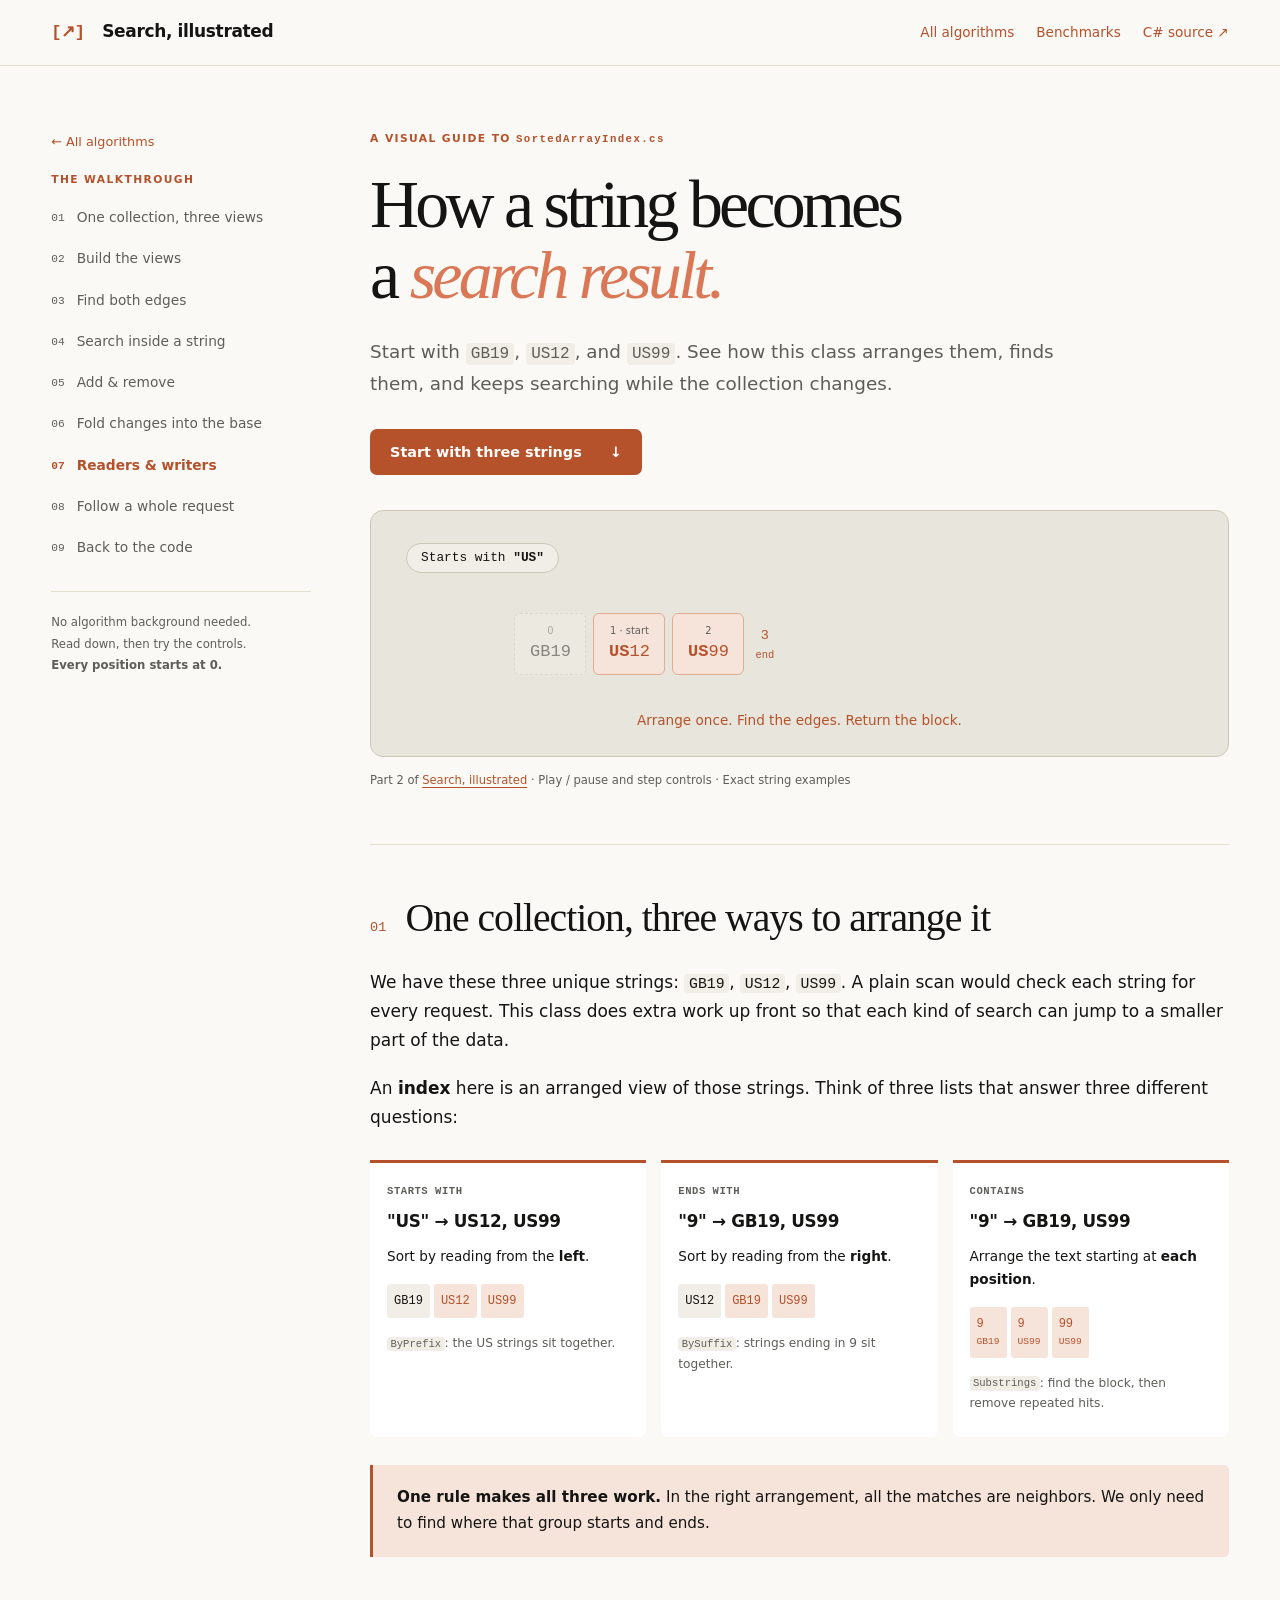
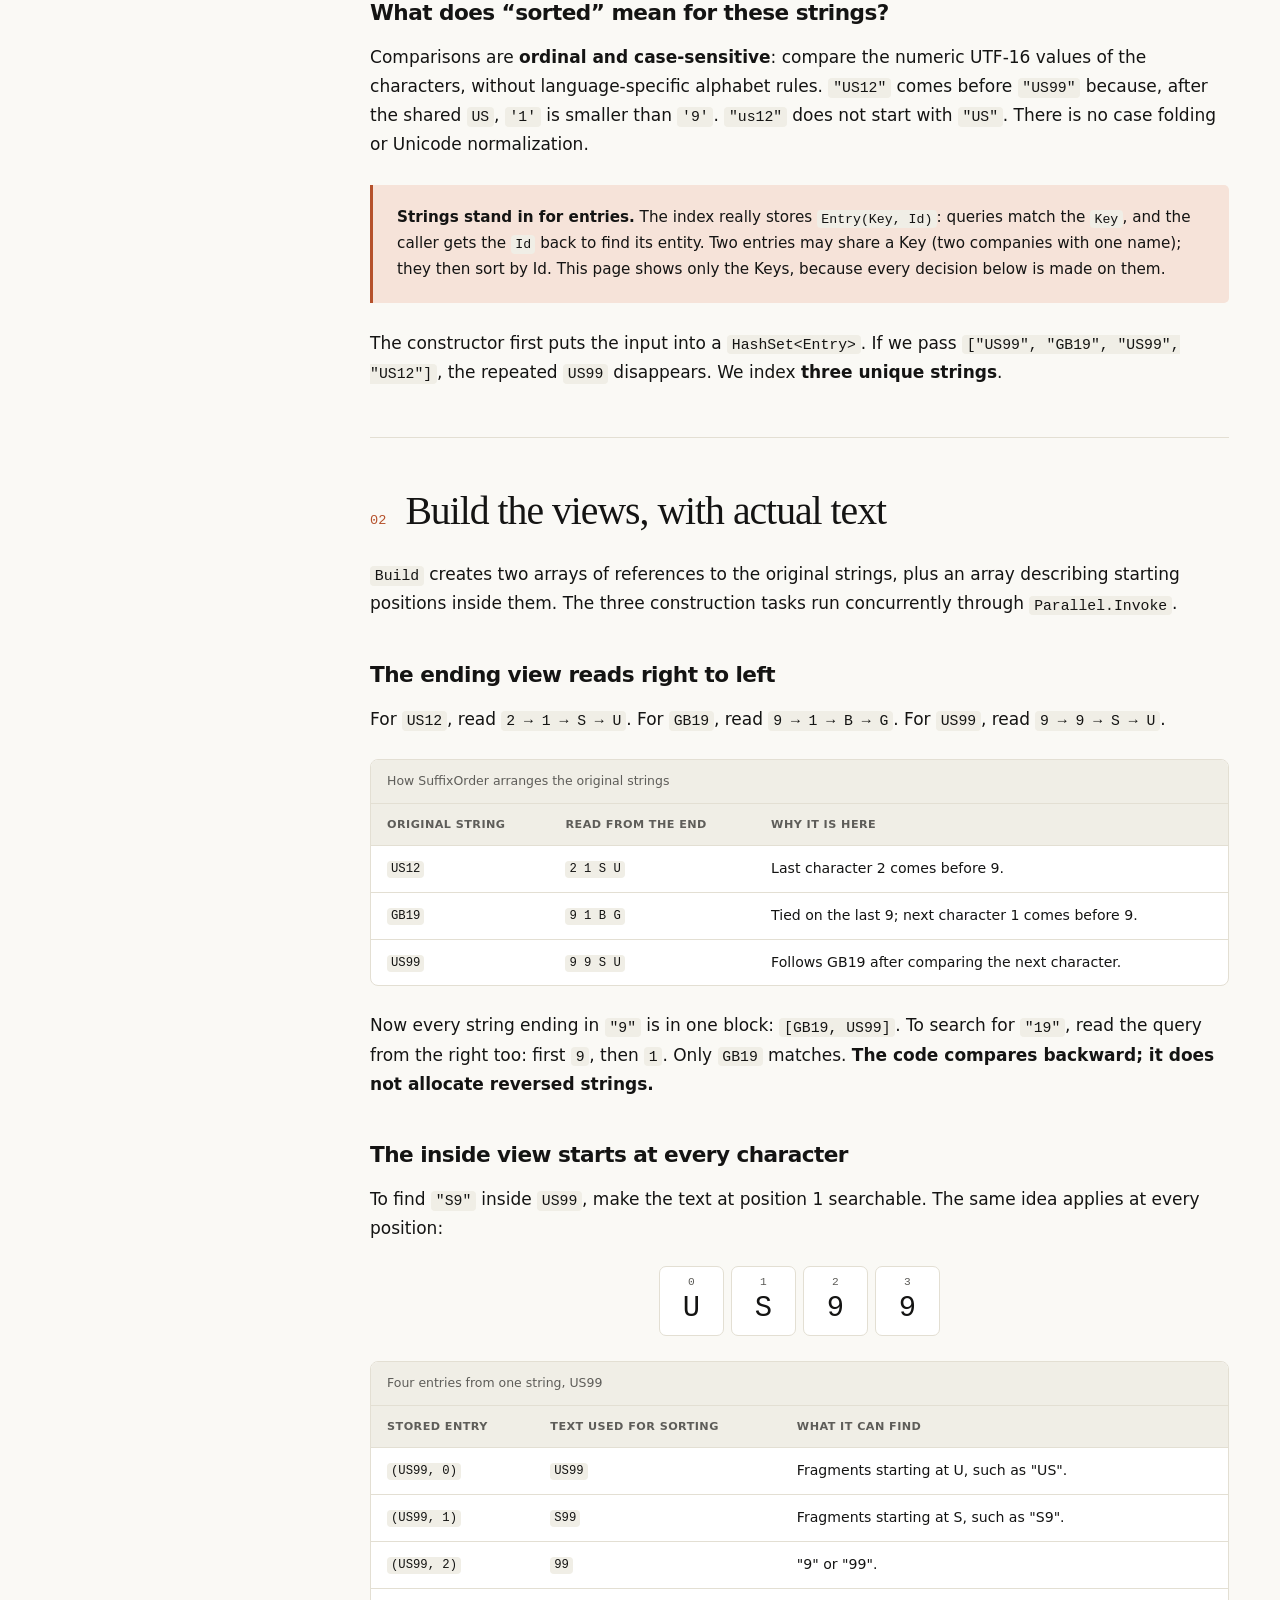
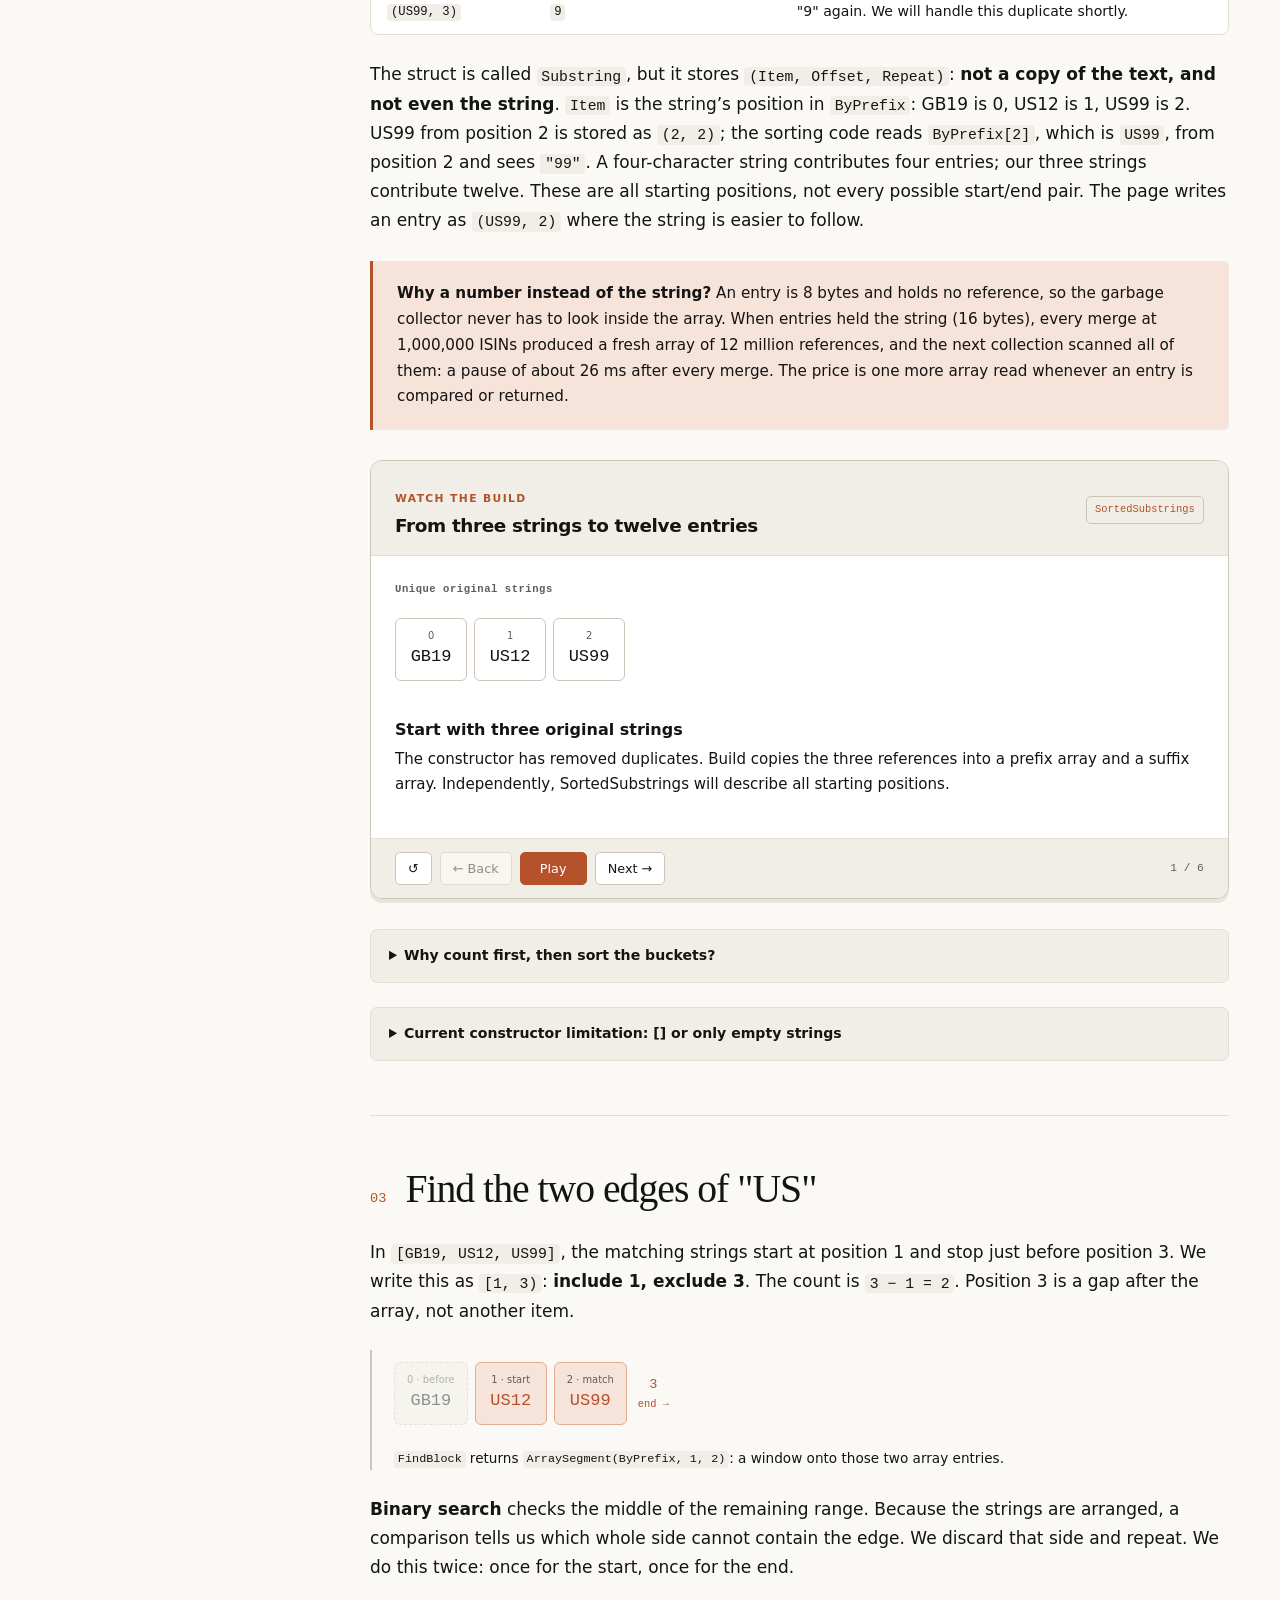
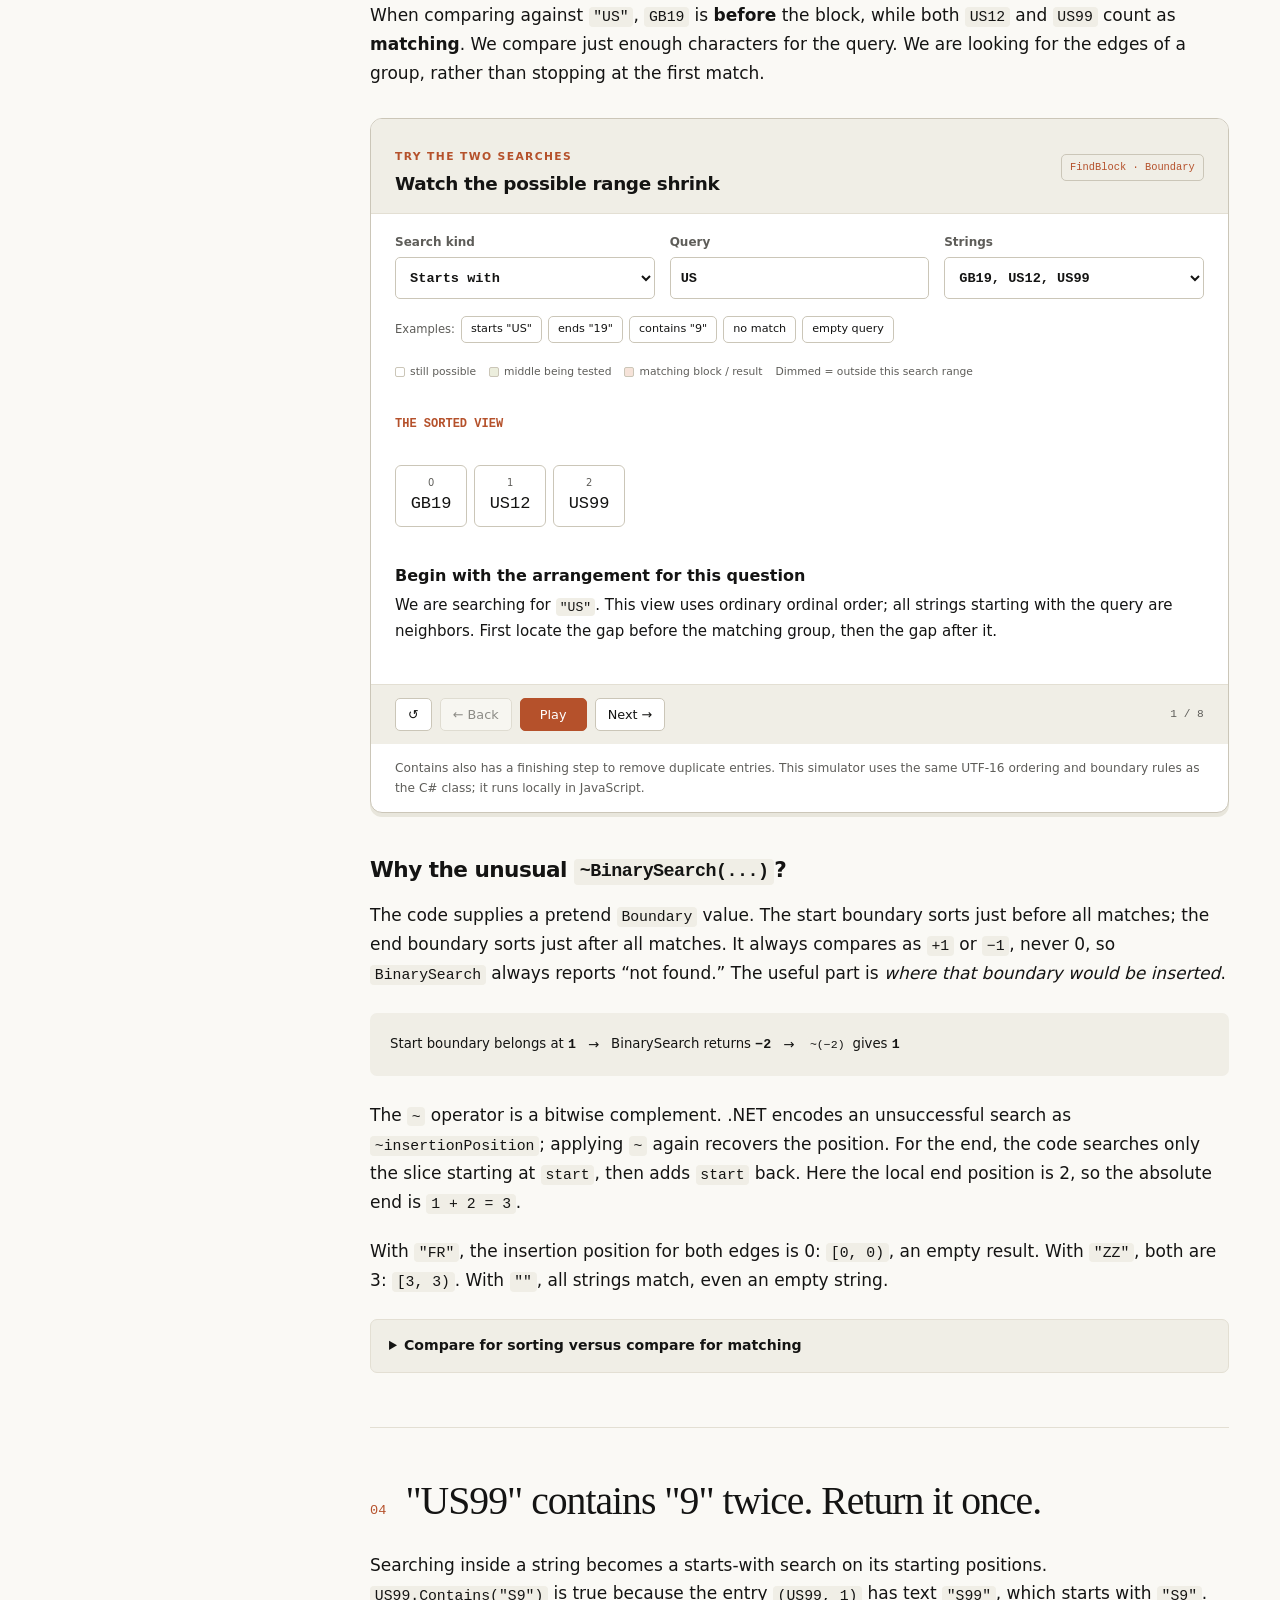
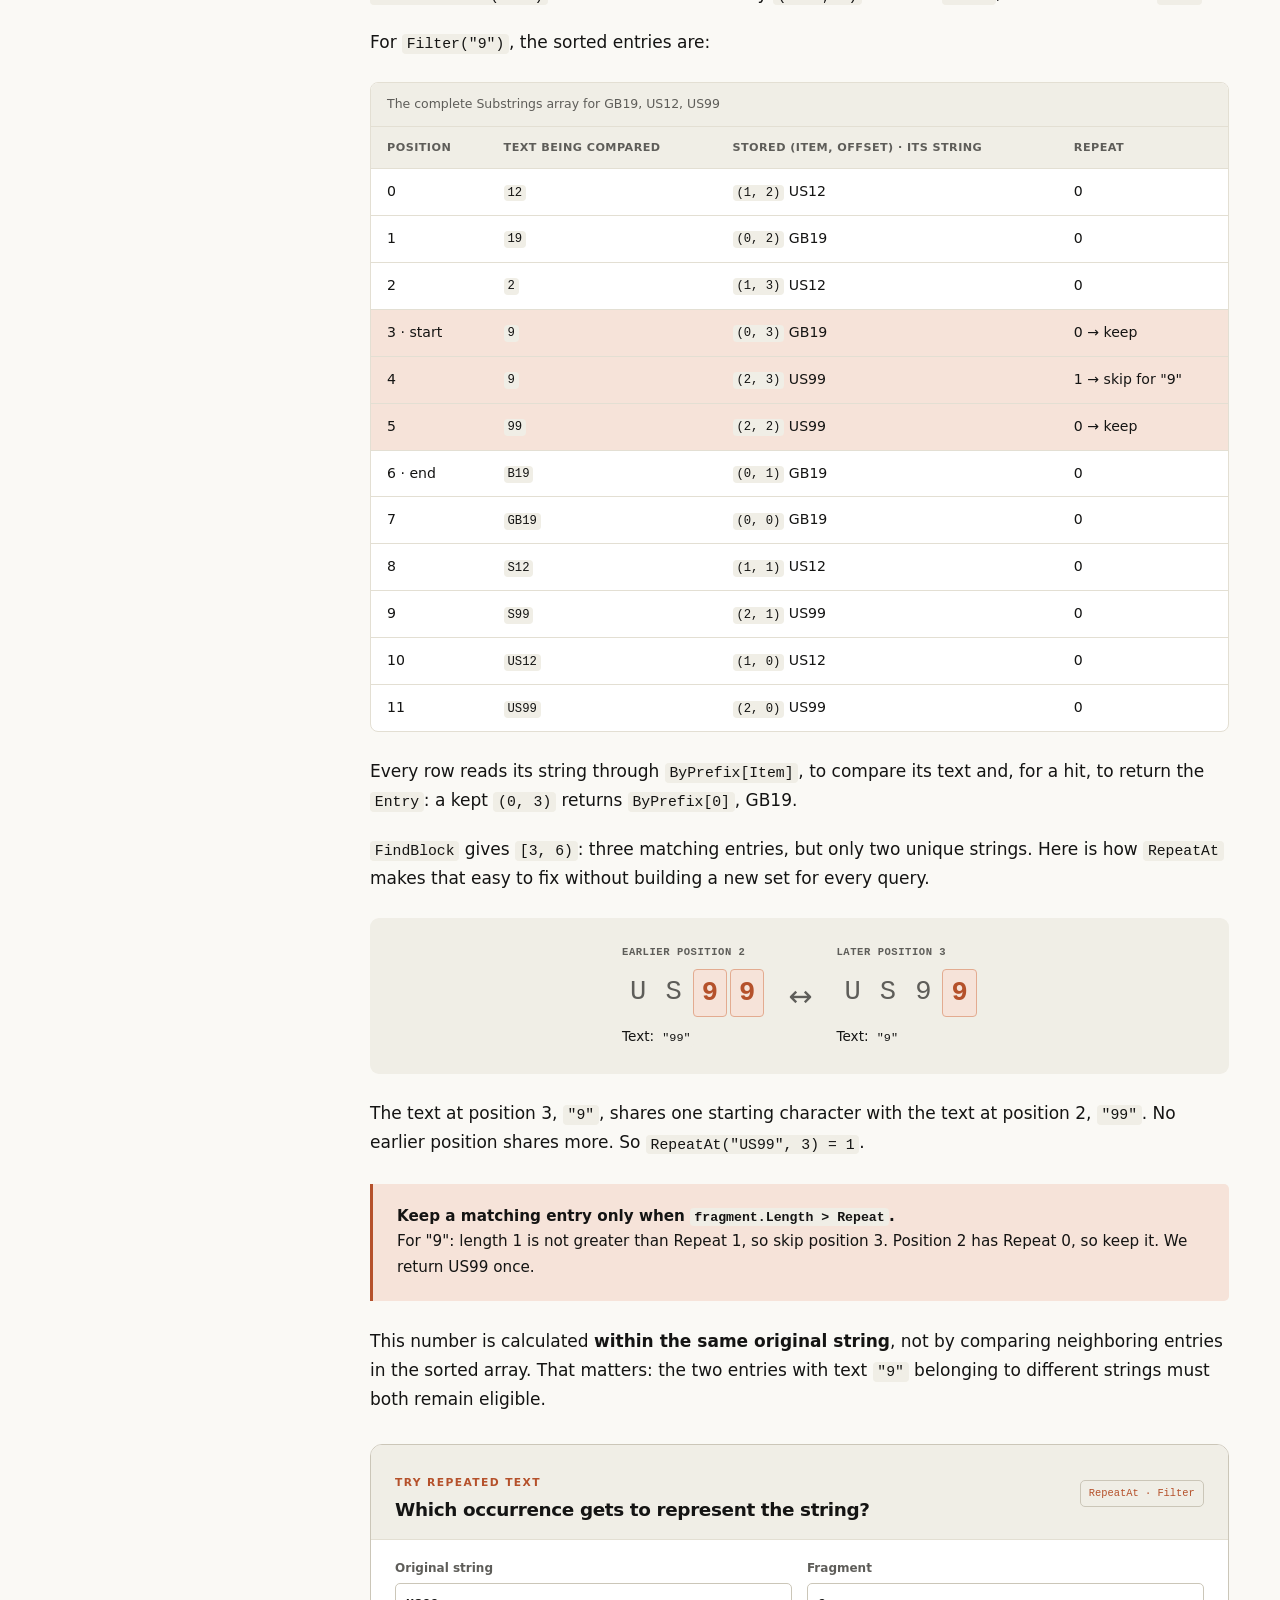
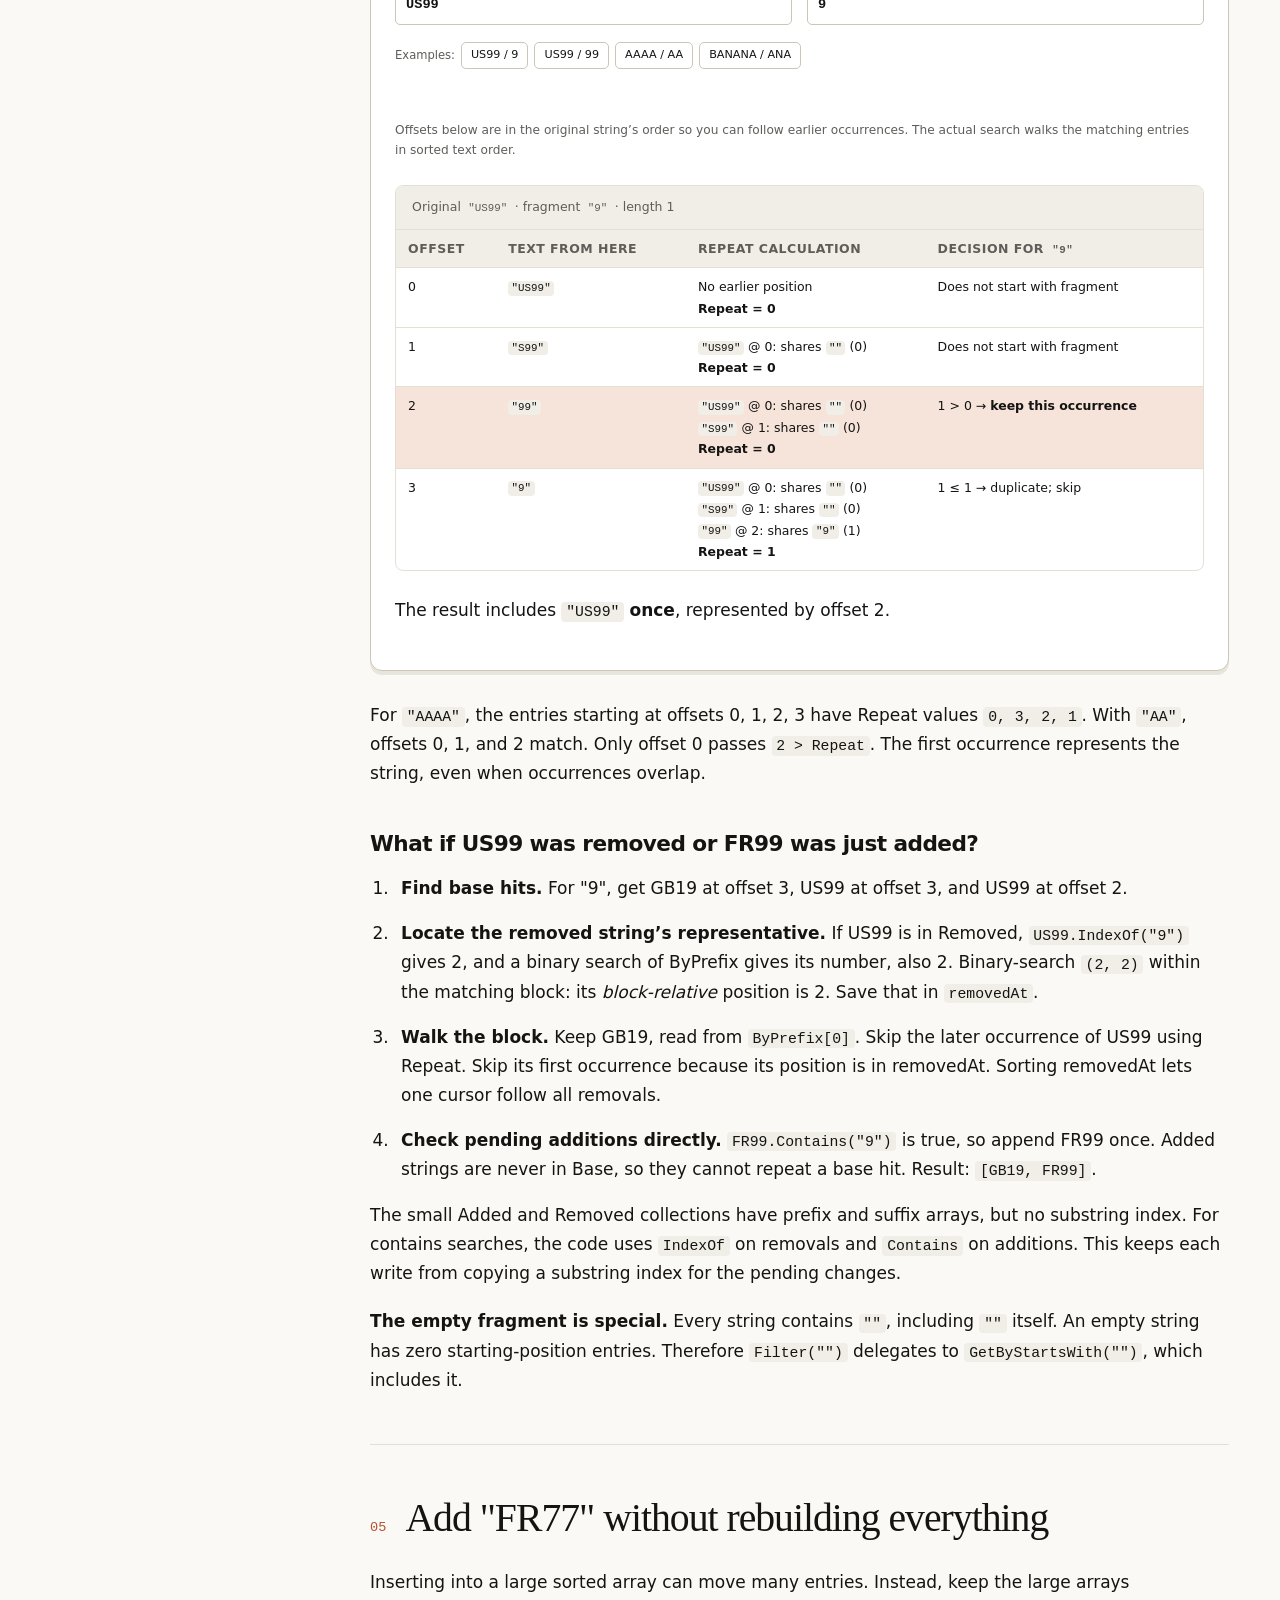
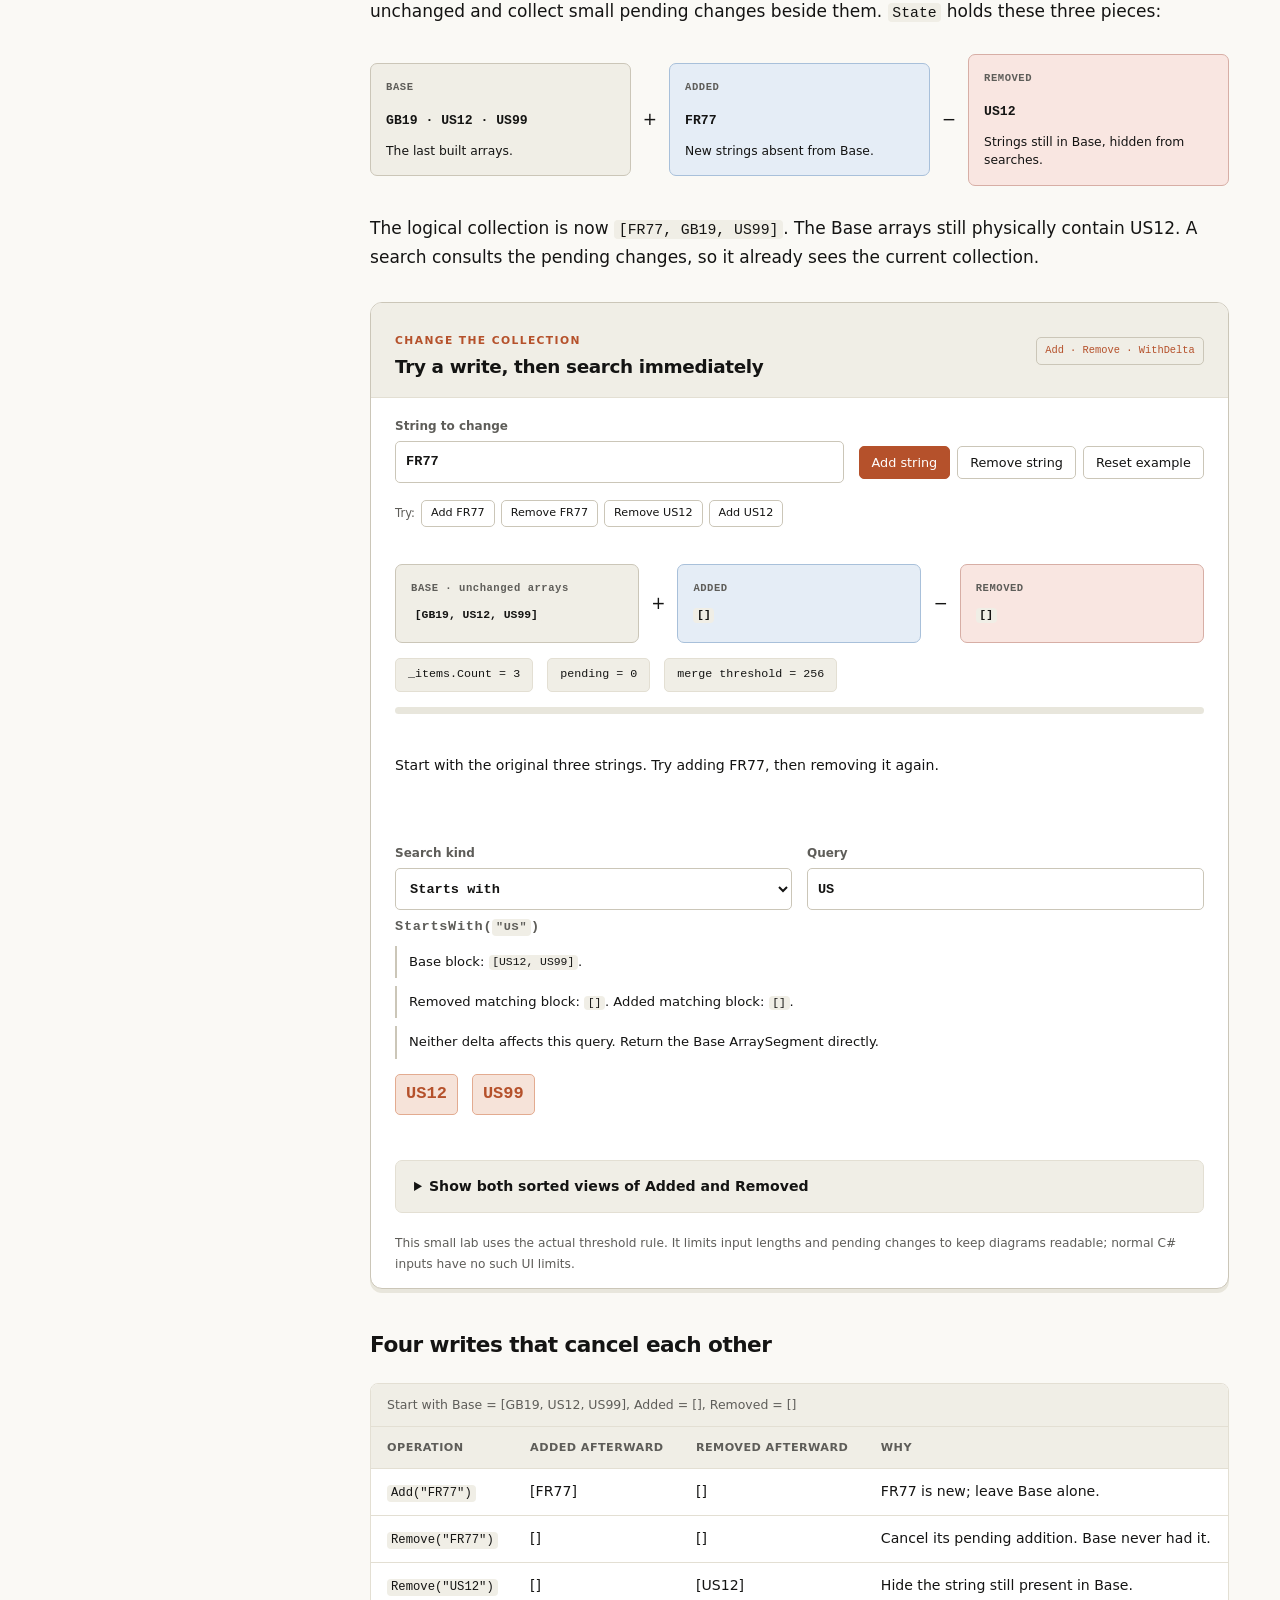
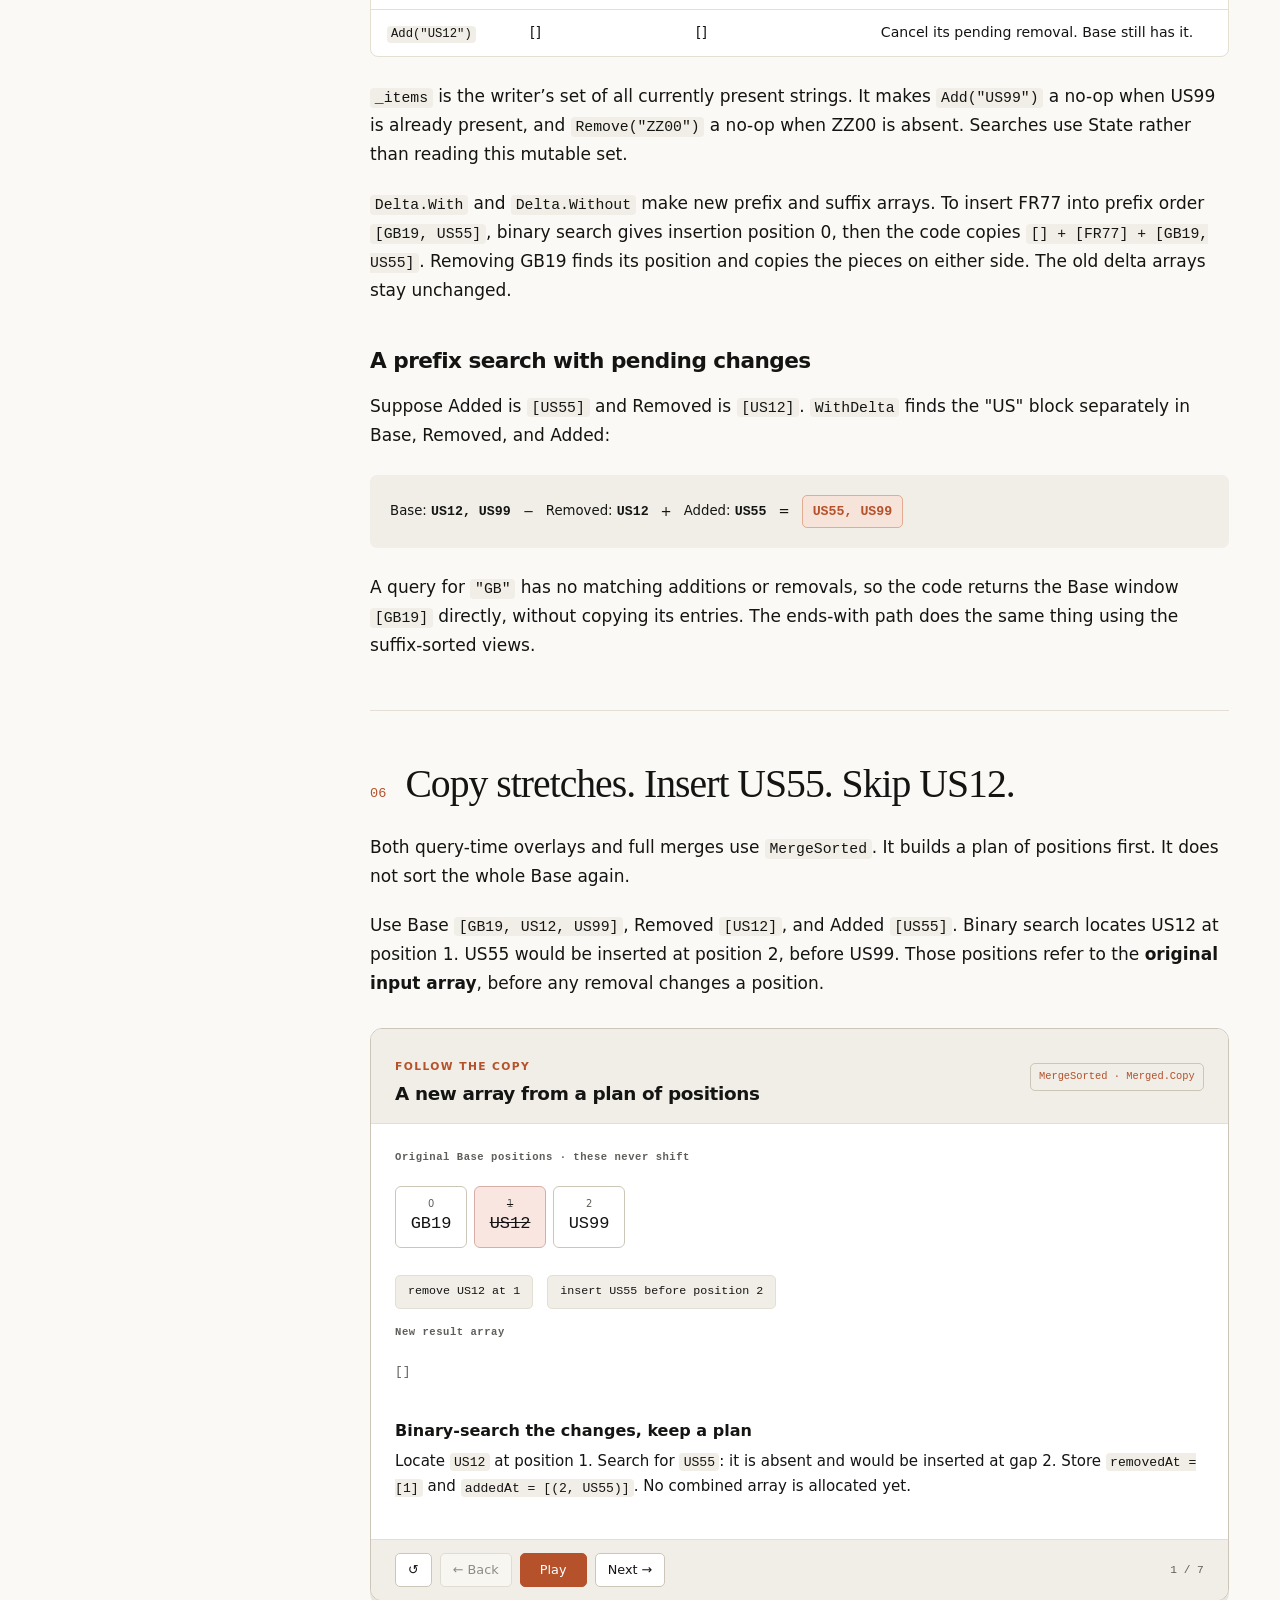
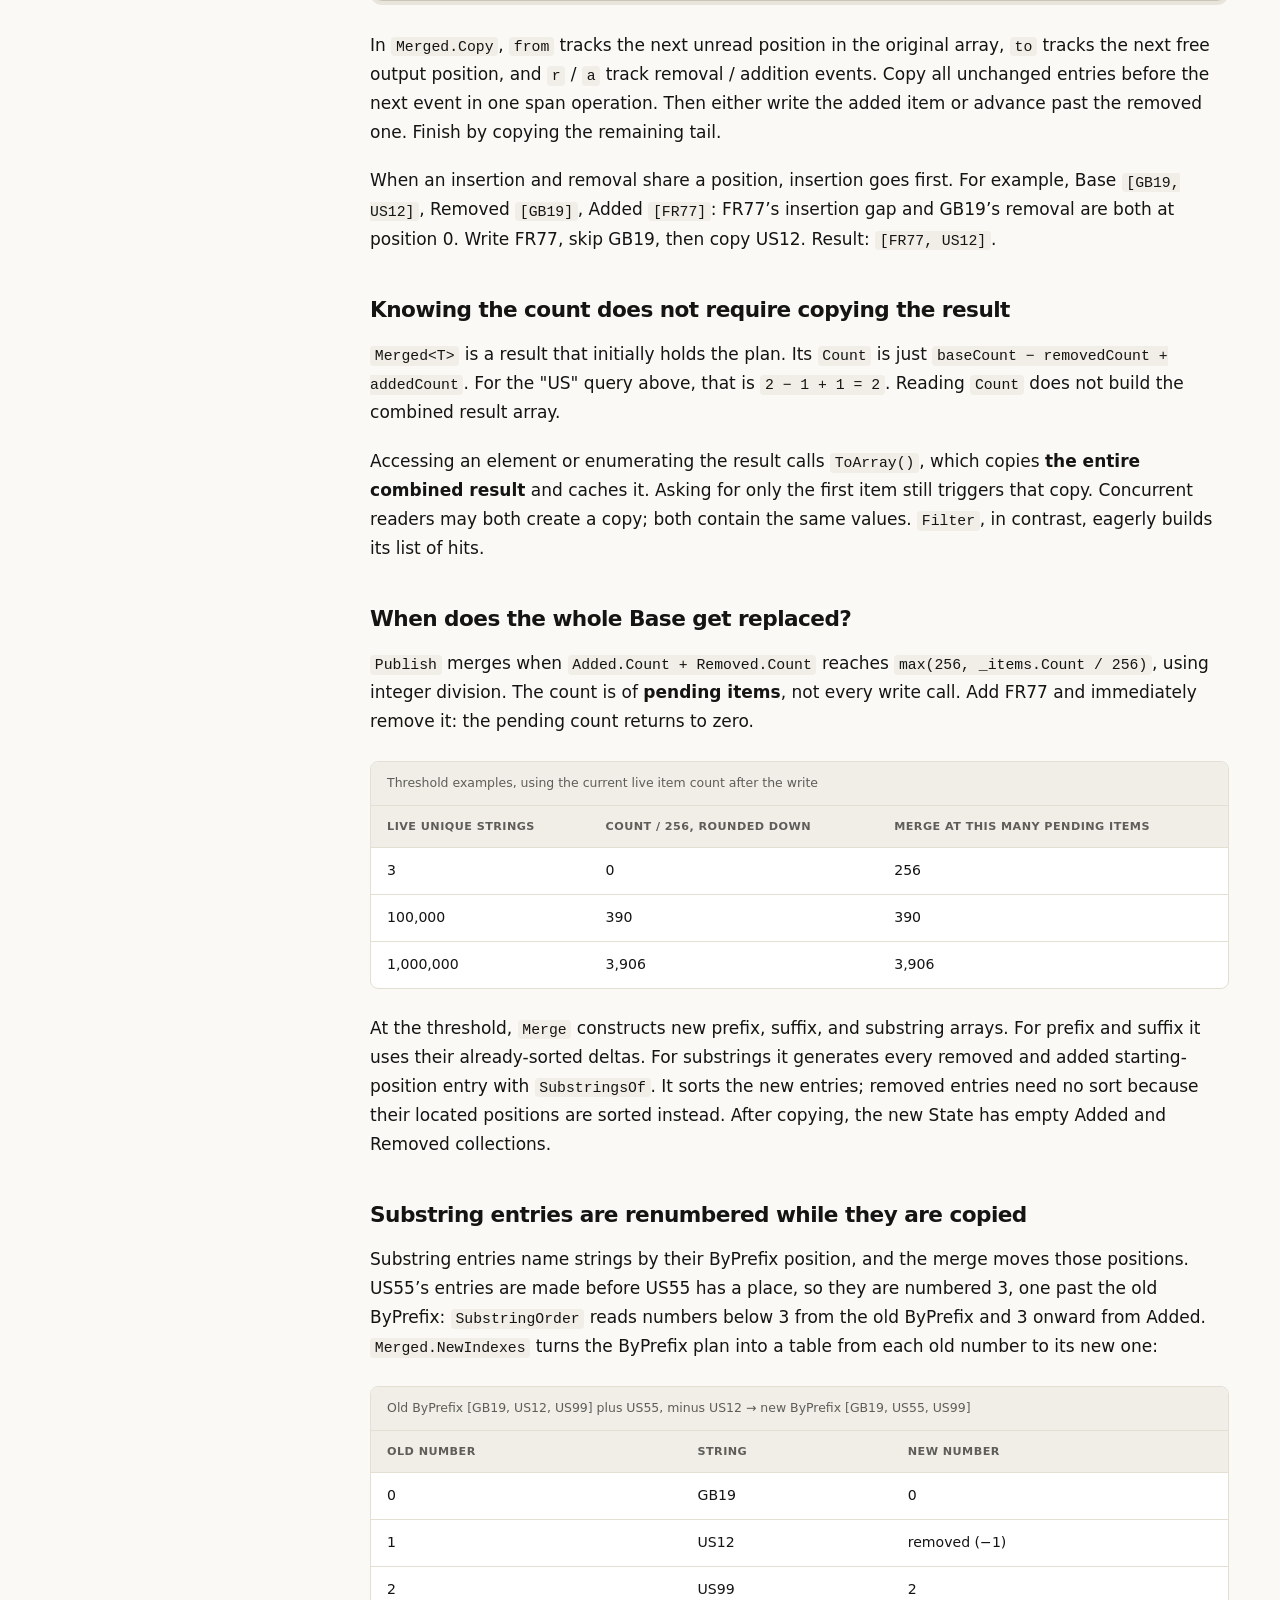
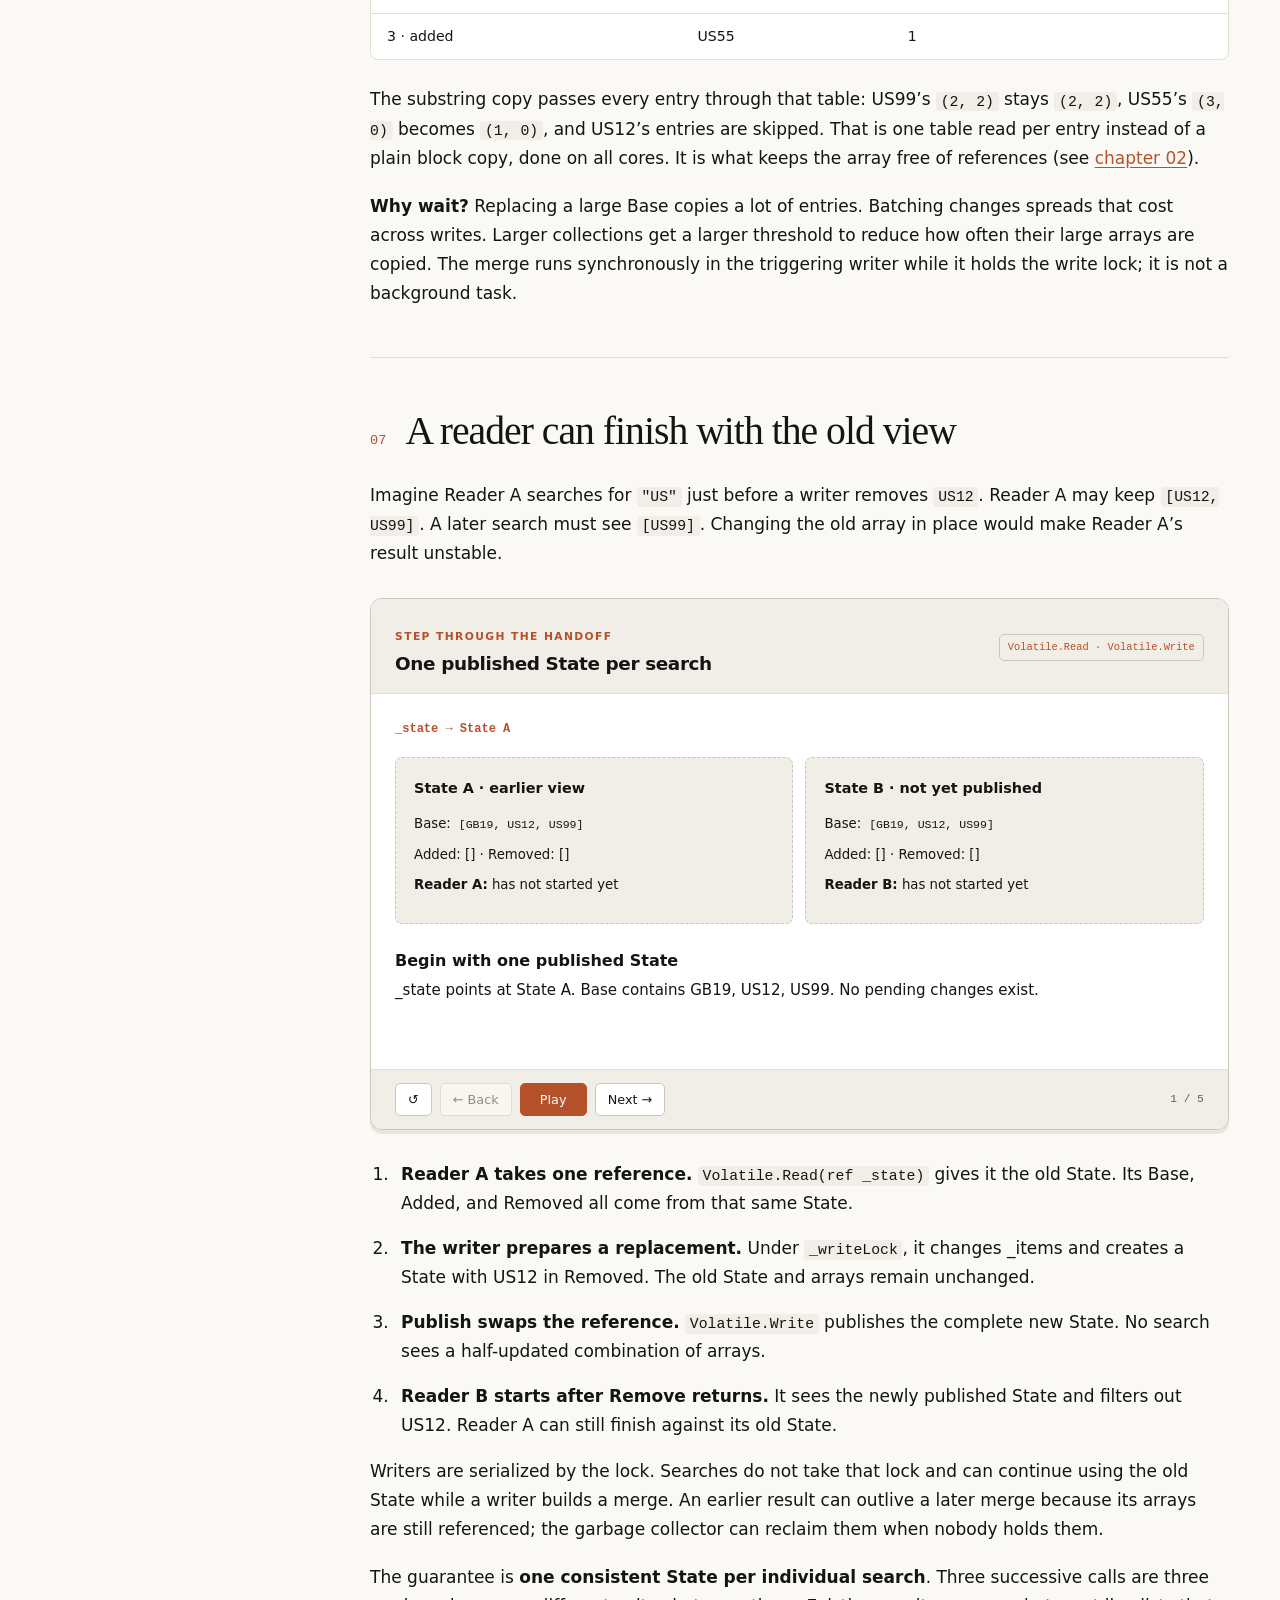
==== commit de604350: "Site: walkthrough for item-numbered substrings, fresh SortedArrayIndex numbers sorted-array.html fol" ====
--- a/site/sorted-array.html
+++ b/site/sorted-array.html
@@ -75,7 +75,8 @@
     <p>To find <code>"S9"</code> inside <code>US99</code>, make the text at position 1 searchable. The same idea applies at every position:</p>
     <div class="offset-example" aria-label="US99 has four UTF-16 character positions: 0 U, 1 S, 2 9, 3 9."><div><small>0</small>U</div><div><small>1</small>S</div><div><small>2</small>9</div><div><small>3</small>9</div></div>
     <div class="table-scroll"><table><caption>Four entries from one string, US99</caption><thead><tr><th>Stored entry</th><th>Text used for sorting</th><th>What it can find</th></tr></thead><tbody><tr><td><code>(US99, 0)</code></td><td><code>US99</code></td><td>Fragments starting at U, such as "US".</td></tr><tr><td><code>(US99, 1)</code></td><td><code>S99</code></td><td>Fragments starting at S, such as "S9".</td></tr><tr><td><code>(US99, 2)</code></td><td><code>99</code></td><td>"9" or "99".</td></tr><tr><td><code>(US99, 3)</code></td><td><code>9</code></td><td>"9" again. We will handle this duplicate shortly.</td></tr></tbody></table></div>
-    <p>The struct is called <code>Substring</code>, but it stores <code>(Key, Id, Offset, Repeat)</code>, <strong>not a new copy of the text</strong>. For <code>(US99, 2, 0)</code>, the sorting code looks at <code>US99</code> starting at position 2 and sees <code>"99"</code>. A four-character string contributes four entries; our three strings contribute twelve. These are all starting positions, not every possible start/end pair.</p>
+    <p>The struct is called <code>Substring</code>, but it stores <code>(Item, Offset, Repeat)</code>: <strong>not a copy of the text, and not even the string</strong>. <code>Item</code> is the string’s position in <code>ByPrefix</code>: GB19 is 0, US12 is 1, US99 is 2. US99 from position 2 is stored as <code>(2, 2)</code>; the sorting code reads <code>ByPrefix[2]</code>, which is <code>US99</code>, from position 2 and sees <code>"99"</code>. A four-character string contributes four entries; our three strings contribute twelve. These are all starting positions, not every possible start/end pair. The page writes an entry as <code>(US99, 2)</code> where the string is easier to follow.</p>
+    <div class="note"><strong>Why a number instead of the string?</strong> An entry is 8 bytes and holds no reference, so the garbage collector never has to look inside the array. When entries held the string (16 bytes), every merge at 1,000,000 ISINs produced a fresh array of 12 million references, and the next collection scanned all of them: a pause of about 26 ms after every merge. The price is one more array read whenever an entry is compared or returned.</div>
 
     <div class="interactive" id="build-demo">
       <div class="demo-heading"><div><span class="eyebrow">WATCH THE BUILD</span><h3>From three strings to twelve entries</h3></div><span class="demo-badge">SortedSubstrings</span></div>
@@ -85,7 +86,7 @@
     </div>
     <details><summary>Why count first, then sort the buckets?</summary><div class="detail-body">
       <p>Imagine putting entries into trays labeled by their first character. The <code>'9'</code> tray gets <code>"9" from GB19</code>, <code>"99" from US99</code>, and <code>"9" from US99</code>. A <code>'1'</code> tray gets <code>"19"</code> and <code>"12"</code>. Entries beginning with 1 must come before entries beginning with 9, regardless of the remaining characters.</p>
-      <ol><li><strong>Count.</strong> <code>start[c + 1]++</code> counts how many entries begin with character <code>c</code>. For '9', the count is 3.</li><li><strong>Add the counts cumulatively.</strong> There are three entries before the '9' tray: "12", "19", "2". So <code>start['9'] = 3</code>, <code>start['9' + 1] = 6</code>. Its reserved slice is <code>[3, 6)</code>.</li><li><strong>Fill.</strong> <code>next</code> starts as a copy of <code>start</code>. Each '9' entry occupies the next free position in that tray; incrementing <code>next['9']</code> moves its cursor.</li><li><strong>Sort each tray.</strong> "9" precedes "99" because the shorter text runs out first. Equal text is ordered by the original Key, then Id: GB19 before US99. Trays with one entry need no sort.</li><li><strong>Fill Repeat.</strong> After sorting, calculate the duplicate information for each entry in parallel. Repeat does not affect sorting.</li></ol>
+      <ol><li><strong>Count.</strong> <code>start[c + 1]++</code> counts how many entries begin with character <code>c</code>. For '9', the count is 3.</li><li><strong>Add the counts cumulatively.</strong> There are three entries before the '9' tray: "12", "19", "2". So <code>start['9'] = 3</code>, <code>start['9' + 1] = 6</code>. Its reserved slice is <code>[3, 6)</code>.</li><li><strong>Fill.</strong> <code>next</code> starts as a copy of <code>start</code>. Each '9' entry occupies the next free position in that tray; incrementing <code>next['9']</code> moves its cursor.</li><li><strong>Sort each tray.</strong> "9" precedes "99" because the shorter text runs out first. Equal text is ordered by the original Key, then Id: GB19 before US99. Trays with one entry need no sort.</li><li><strong>Fill Repeat.</strong> After sorting, calculate the duplicate information for each entry in parallel. Repeat does not affect sorting.</li><li><strong>Renumber.</strong> The three sorts run at once, so ByPrefix is not sorted yet while the entries are made: they first number strings by input order. Sorting ByPrefix also records where each string went, and one parallel pass rewrites every Item to its string’s ByPrefix position. The order of entries does not change, because ties compare the strings, not their numbers.</li></ol>
       <p>This is a counting-sort step followed by comparison sorts inside buckets. There are 65,536 possible UTF-16 code units; the <code>start</code> array has 65,537 slots so even the last bucket has an end position. Larger buckets are scheduled first, with <code>NoBuffering</code>, to avoid leaving a big sort until other workers are idle. The final arrangement is the same whichever worker finishes first.</p>
     </div></details>
     <details><summary>Current constructor limitation: [] or only empty strings</summary><div class="detail-body"><p>The search rules can handle an empty view, and an empty string can be indexed alongside nonempty strings. However, constructing this version with <code>[]</code> or <code>[""]</code> throws: SortedSubstrings eventually calls <code>Partitioner.Create(0, 0)</code>, which requires a nonempty range. At least one initial string must contain a UTF-16 code unit. This is an existing implementation limitation, not a requirement of binary search. Removing all strings after a successful construction can still produce an empty logical collection.</p></div></details>
@@ -113,18 +114,19 @@
     <div class="equation"><span>Start boundary belongs at <b>1</b></span><span aria-hidden="true">→</span><span>BinarySearch returns <b>−2</b></span><span aria-hidden="true">→</span><span><code>~(−2)</code> gives <b>1</b></span></div>
     <p>The <code>~</code> operator is a bitwise complement. .NET encodes an unsuccessful search as <code>~insertionPosition</code>; applying <code>~</code> again recovers the position. For the end, the code searches only the slice starting at <code>start</code>, then adds <code>start</code> back. Here the local end position is 2, so the absolute end is <code>1 + 2 = 3</code>.</p>
     <p>With <code>"FR"</code>, the insertion position for both edges is 0: <code>[0, 0)</code>, an empty result. With <code>"ZZ"</code>, both are 3: <code>[3, 3)</code>. With <code>""</code>, all strings match, even an empty string.</p>
-    <details><summary>Compare for sorting versus compare for matching</summary><div class="detail-body"><p><code>PrefixOrder.Compare("US12", "US99")</code> is negative: it must distinguish two items for sorting. <code>PrefixOrder.CompareToQuery("US12", "US")</code> and <code>CompareToQuery("US99", "US")</code> are both 0: they belong to the same query block.</p><p><code>Boundary.CompareTo</code> reverses that item-versus-query relationship because .NET is asking how the boundary compares to the item. The start boundary goes left on a match; the end boundary goes right. <code>IOrder&lt;T&gt;</code> lets the same <code>FindBlock</code> machinery use the prefix, suffix, or substring comparison rule. These are struct comparers; the generic implementation allows specialized comparisons without a separate search implementation for every view.</p><p>A short item behaves correctly too: <code>"U"</code> comes before a search for <code>"US"</code>, because the item runs out before the query is fully matched.</p></div></details>
+    <details><summary>Compare for sorting versus compare for matching</summary><div class="detail-body"><p><code>PrefixOrder.Compare("US12", "US99")</code> is negative: it must distinguish two items for sorting. <code>PrefixOrder.CompareToQuery("US12", "US")</code> and <code>CompareToQuery("US99", "US")</code> are both 0: they belong to the same query block.</p><p><code>Boundary.CompareTo</code> reverses that item-versus-query relationship because .NET is asking how the boundary compares to the item. The start boundary goes left on a match; the end boundary goes right. <code>IOrder&lt;T&gt;</code> lets the same <code>FindBlock</code> machinery use the prefix, suffix, or substring comparison rule. These are struct comparers; the generic implementation allows specialized comparisons without a separate search implementation for every view. PrefixOrder and SuffixOrder carry nothing; SubstringOrder carries ByPrefix, because its entries hold item numbers and it must read the strings they name.</p><p>A short item behaves correctly too: <code>"U"</code> comes before a search for <code>"US"</code>, because the item runs out before the query is fully matched.</p></div></details>
   </section>
 
   <section id="contains" class="chapter">
     <div class="chapter-heading"><span class="chapter-number">04</span><h2>"US99" contains "9" twice. Return it once.</h2></div>
     <p>Searching inside a string becomes a starts-with search on its starting positions. <code>US99.Contains("S9")</code> is true because the entry <code>(US99, 1)</code> has text <code>"S99"</code>, which starts with <code>"S9"</code>.</p>
     <p>For <code>Filter("9")</code>, the sorted entries are:</p>
-    <div class="table-scroll"><table><caption>The complete Substrings array for GB19, US12, US99</caption><thead><tr><th>Position</th><th>Text being compared</th><th>Stored item, offset</th><th>Repeat</th></tr></thead><tbody>
-      <tr><td>0</td><td><code>12</code></td><td>US12, 2</td><td>0</td></tr><tr><td>1</td><td><code>19</code></td><td>GB19, 2</td><td>0</td></tr><tr><td>2</td><td><code>2</code></td><td>US12, 3</td><td>0</td></tr>
-      <tr class="match-row"><td>3 · start</td><td><code>9</code></td><td>GB19, 3</td><td>0 → keep</td></tr><tr class="match-row"><td>4</td><td><code>9</code></td><td>US99, 3</td><td>1 → skip for "9"</td></tr><tr class="match-row"><td>5</td><td><code>99</code></td><td>US99, 2</td><td>0 → keep</td></tr>
-      <tr><td>6 · end</td><td><code>B19</code></td><td>GB19, 1</td><td>0</td></tr><tr><td>7</td><td><code>GB19</code></td><td>GB19, 0</td><td>0</td></tr><tr><td>8</td><td><code>S12</code></td><td>US12, 1</td><td>0</td></tr><tr><td>9</td><td><code>S99</code></td><td>US99, 1</td><td>0</td></tr><tr><td>10</td><td><code>US12</code></td><td>US12, 0</td><td>0</td></tr><tr><td>11</td><td><code>US99</code></td><td>US99, 0</td><td>0</td></tr>
+    <div class="table-scroll"><table><caption>The complete Substrings array for GB19, US12, US99</caption><thead><tr><th>Position</th><th>Text being compared</th><th>Stored (Item, Offset) · its string</th><th>Repeat</th></tr></thead><tbody>
+      <tr><td>0</td><td><code>12</code></td><td><code>(1, 2)</code> US12</td><td>0</td></tr><tr><td>1</td><td><code>19</code></td><td><code>(0, 2)</code> GB19</td><td>0</td></tr><tr><td>2</td><td><code>2</code></td><td><code>(1, 3)</code> US12</td><td>0</td></tr>
+      <tr class="match-row"><td>3 · start</td><td><code>9</code></td><td><code>(0, 3)</code> GB19</td><td>0 → keep</td></tr><tr class="match-row"><td>4</td><td><code>9</code></td><td><code>(2, 3)</code> US99</td><td>1 → skip for "9"</td></tr><tr class="match-row"><td>5</td><td><code>99</code></td><td><code>(2, 2)</code> US99</td><td>0 → keep</td></tr>
+      <tr><td>6 · end</td><td><code>B19</code></td><td><code>(0, 1)</code> GB19</td><td>0</td></tr><tr><td>7</td><td><code>GB19</code></td><td><code>(0, 0)</code> GB19</td><td>0</td></tr><tr><td>8</td><td><code>S12</code></td><td><code>(1, 1)</code> US12</td><td>0</td></tr><tr><td>9</td><td><code>S99</code></td><td><code>(2, 1)</code> US99</td><td>0</td></tr><tr><td>10</td><td><code>US12</code></td><td><code>(1, 0)</code> US12</td><td>0</td></tr><tr><td>11</td><td><code>US99</code></td><td><code>(2, 0)</code> US99</td><td>0</td></tr>
     </tbody></table></div>
+    <p>Every row reads its string through <code>ByPrefix[Item]</code>, to compare its text and, for a hit, to return the <code>Entry</code>: a kept <code>(0, 3)</code> returns <code>ByPrefix[0]</code>, GB19.</p>
     <p><code>FindBlock</code> gives <code>[3, 6)</code>: three matching entries, but only two unique strings. Here is how <code>RepeatAt</code> makes that easy to fix without building a new set for every query.</p>
     <div class="repeat-picture"><div><span class="view-label">EARLIER POSITION 2</span><div class="letter-line"><span>U</span><span>S</span><strong>9</strong><strong>9</strong></div><p>Text: <code>"99"</code></p></div><span class="big-arrow" aria-hidden="true">↔</span><div><span class="view-label">LATER POSITION 3</span><div class="letter-line"><span>U</span><span>S</span><span>9</span><strong>9</strong></div><p>Text: <code>"9"</code></p></div></div>
     <p>The text at position 3, <code>"9"</code>, shares one starting character with the text at position 2, <code>"99"</code>. No earlier position shares more. So <code>RepeatAt("US99", 3) = 1</code>.</p>
@@ -138,7 +140,7 @@
     </div>
     <p>For <code>"AAAA"</code>, the entries starting at offsets 0, 1, 2, 3 have Repeat values <code>0, 3, 2, 1</code>. With <code>"AA"</code>, offsets 0, 1, and 2 match. Only offset 0 passes <code>2 &gt; Repeat</code>. The first occurrence represents the string, even when occurrences overlap.</p>
     <h3>What if US99 was removed or FR99 was just added?</h3>
-    <ol class="explain-steps"><li><strong>Find base hits.</strong> For "9", get GB19 at offset 3, US99 at offset 3, and US99 at offset 2.</li><li><strong>Locate the removed string’s representative.</strong> If US99 is in Removed, <code>US99.IndexOf("9")</code> gives 2. Binary-search <code>(US99, 2)</code> within the matching block: its <em>block-relative</em> position is 2. Save that in <code>removedAt</code>.</li><li><strong>Walk the block.</strong> Keep GB19. Skip the later occurrence of US99 using Repeat. Skip its first occurrence because its position is in removedAt. Sorting removedAt lets one cursor follow all removals.</li><li><strong>Check pending additions directly.</strong> <code>FR99.Contains("9")</code> is true, so append FR99 once. Added strings are never in Base, so they cannot repeat a base hit. Result: <code>[GB19, FR99]</code>.</li></ol>
+    <ol class="explain-steps"><li><strong>Find base hits.</strong> For "9", get GB19 at offset 3, US99 at offset 3, and US99 at offset 2.</li><li><strong>Locate the removed string’s representative.</strong> If US99 is in Removed, <code>US99.IndexOf("9")</code> gives 2, and a binary search of ByPrefix gives its number, also 2. Binary-search <code>(2, 2)</code> within the matching block: its <em>block-relative</em> position is 2. Save that in <code>removedAt</code>.</li><li><strong>Walk the block.</strong> Keep GB19, read from <code>ByPrefix[0]</code>. Skip the later occurrence of US99 using Repeat. Skip its first occurrence because its position is in removedAt. Sorting removedAt lets one cursor follow all removals.</li><li><strong>Check pending additions directly.</strong> <code>FR99.Contains("9")</code> is true, so append FR99 once. Added strings are never in Base, so they cannot repeat a base hit. Result: <code>[GB19, FR99]</code>.</li></ol>
     <p>The small Added and Removed collections have prefix and suffix arrays, but no substring index. For contains searches, the code uses <code>IndexOf</code> on removals and <code>Contains</code> on additions. This keeps each write from copying a substring index for the pending changes.</p>
     <p><strong>The empty fragment is special.</strong> Every string contains <code>""</code>, including <code>""</code> itself. An empty string has zero starting-position entries. Therefore <code>Filter("")</code> delegates to <code>GetByStartsWith("")</code>, which includes it.</p>
   </section>
@@ -188,6 +190,10 @@
     <p><code>Publish</code> merges when <code>Added.Count + Removed.Count</code> reaches <code>max(256, _items.Count / 256)</code>, using integer division. The count is of <strong>pending items</strong>, not every write call. Add FR77 and immediately remove it: the pending count returns to zero.</p>
     <div class="table-scroll"><table><caption>Threshold examples, using the current live item count after the write</caption><thead><tr><th>Live unique strings</th><th>Count / 256, rounded down</th><th>Merge at this many pending items</th></tr></thead><tbody><tr><td>3</td><td>0</td><td>256</td></tr><tr><td>100,000</td><td>390</td><td>390</td></tr><tr><td>1,000,000</td><td>3,906</td><td>3,906</td></tr></tbody></table></div>
     <p>At the threshold, <code>Merge</code> constructs new prefix, suffix, and substring arrays. For prefix and suffix it uses their already-sorted deltas. For substrings it generates every removed and added starting-position entry with <code>SubstringsOf</code>. It sorts the new entries; removed entries need no sort because their located positions are sorted instead. After copying, the new State has empty Added and Removed collections.</p>
+    <h3>Substring entries are renumbered while they are copied</h3>
+    <p>Substring entries name strings by their ByPrefix position, and the merge moves those positions. US55’s entries are made before US55 has a place, so they are numbered 3, one past the old ByPrefix: <code>SubstringOrder</code> reads numbers below 3 from the old ByPrefix and 3 onward from Added. <code>Merged.NewIndexes</code> turns the ByPrefix plan into a table from each old number to its new one:</p>
+    <div class="table-scroll"><table><caption>Old ByPrefix [GB19, US12, US99] plus US55, minus US12 → new ByPrefix [GB19, US55, US99]</caption><thead><tr><th>Old number</th><th>String</th><th>New number</th></tr></thead><tbody><tr><td>0</td><td>GB19</td><td>0</td></tr><tr><td>1</td><td>US12</td><td>removed (−1)</td></tr><tr><td>2</td><td>US99</td><td>2</td></tr><tr><td>3 · added</td><td>US55</td><td>1</td></tr></tbody></table></div>
+    <p>The substring copy passes every entry through that table: US99’s <code>(2, 2)</code> stays <code>(2, 2)</code>, US55’s <code>(3, 0)</code> becomes <code>(1, 0)</code>, and US12’s entries are skipped. That is one table read per entry instead of a plain block copy, done on all cores. It is what keeps the array free of references (see <a href="#build">chapter 02</a>).</p>
     <p><strong>Why wait?</strong> Replacing a large Base copies a lot of entries. Batching changes spreads that cost across writes. Larger collections get a larger threshold to reduce how often their large arrays are copied. The merge runs synchronously in the triggering writer while it holds the write lock; it is not a background task.</p>
   </section>
 
@@ -213,14 +219,14 @@
       <article><span>1</span><div><h3>Write the pending changes</h3><p>Base stays [GB19, US12, US99]. Removed becomes [US99]. Added becomes [FR99]. Each write publishes a new State; two pending items are below the merge threshold.</p><code>Add / Remove → Delta.With → Publish</code></div></article>
       <article><span>2</span><div><h3>Read a consistent view</h3><p>Filter takes one State reference. It will use that State’s Base and both deltas even if another writer publishes a newer State.</p><code>Volatile.Read(ref _state)</code></div></article>
       <article><span>3</span><div><h3>Find the "9" block</h3><p>Two boundary searches return [3, 6): "9" from GB19 at 3, "9" from US99 at 3, and "99" from US99 at 2.</p><code>FindBlock&lt;Substring, SubstringOrder&gt;</code></div></article>
-      <article><span>4</span><div><h3>Find the removal’s first occurrence</h3><p>US99.IndexOf("9") gives 2. Search for (US99, 2) inside the block; its relative position is 2. The tie-breaker on the original item keeps different strings’ entries distinguishable.</p><code>IndexOf → BinarySearch → removedAt.Sort</code></div></article>
-      <article><span>5</span><div><h3>Keep one eligible hit per base string</h3><p>GB19 passes 1 &gt; Repeat 0. US99 at offset 3 fails 1 &gt; Repeat 1. US99 at offset 2 is explicitly removed. Base contributes [GB19].</p><code>fragment.Length &gt; repeat, except removedAt</code></div></article>
+      <article><span>4</span><div><h3>Find the removal’s first occurrence</h3><p>US99.IndexOf("9") gives 2, and US99 is number 2 in ByPrefix. Search for (2, 2) inside the block; its relative position is 2. The tie-breaker on the original item keeps different strings’ entries distinguishable.</p><code>IndexOf → BinarySearch → removedAt.Sort</code></div></article>
+      <article><span>5</span><div><h3>Keep one eligible hit per base string</h3><p>GB19 passes 1 &gt; Repeat 0. US99 at offset 3 fails 1 &gt; Repeat 1. US99 at offset 2 is explicitly removed. Base contributes [GB19], read from ByPrefix[0].</p><code>fragment.Length &gt; repeat, except removedAt</code></div></article>
       <article><span>6</span><div><h3>Include the pending addition</h3><p>FR99.Contains("9") is true. Append FR99 once. The result is [GB19, FR99]; no Base merge was needed.</p><code>Added.ByPrefix → Contains → hits</code></div></article>
     </div>
     <div class="note"><strong>Result order is not part of the interface contract.</strong> Prefix and suffix results follow their respective view order. Contains walks substring order, then appends matching additions in prefix order; its output is not guaranteed to be alphabetically sorted. If your caller needs a particular order, it must sort the result.</div>
     <h3>What work did we save, and what did we pay for?</h3>
     <p>With a million short strings, locating a prefix edge takes roughly twenty middle checks rather than inspecting a million items. We locate two edges. Comparing each entry still takes character work, and returning a million matching strings still means reading a million results.</p>
-    <div class="table-scroll"><table><caption>Costs in terms of the concrete work performed</caption><thead><tr><th>Operation</th><th>Work performed</th><th>Tradeoff</th></tr></thead><tbody><tr><td>Build</td><td>Sort two string views; create one entry per UTF-16 code unit, bucket and sort entries, calculate Repeat.</td><td>More startup work and memory for faster repeated searches. A 12-unit string contributes 12 substring structs.</td></tr><tr><td>Starts / ends</td><td>Two binary searches per relevant view (Base, Removed, Added), then locate delta changes if any.</td><td>An unchanged matching block can be returned without copying. A changed block is copied in full when enumerated or indexed.</td></tr><tr><td>Contains</td><td>Two boundary searches, scan the matching entry block, inspect pending additions/removals.</td><td>The block can contain more entries than unique result strings. The hit list is built immediately.</td></tr><tr><td>Ordinary write</td><td>Update the live HashSet, copy small delta arrays into their two sorted orders, publish.</td><td>Copying grows with pending changes; it is not a constant-cost append.</td></tr><tr><td>Threshold write</td><td>Also allocate and fill all three new Base arrays through Merge.</td><td>That write takes longer and temporarily keeps old and new arrays alive.</td></tr><tr><td>RepeatAt for long text</td><td>At every starting position, compare against every earlier starting position.</td><td>For a long repetitive string such as 10,000 A’s, common-prefix comparisons can be long too. Worst-case work per item grows cubically in its length.</td></tr></tbody></table></div>
+    <div class="table-scroll"><table><caption>Costs in terms of the concrete work performed</caption><thead><tr><th>Operation</th><th>Work performed</th><th>Tradeoff</th></tr></thead><tbody><tr><td>Build</td><td>Sort two string views; create one entry per UTF-16 code unit, bucket and sort entries, calculate Repeat, renumber to ByPrefix positions.</td><td>More startup work and memory for faster repeated searches. A 12-unit string contributes 12 substring structs of 8 bytes.</td></tr><tr><td>Starts / ends</td><td>Two binary searches per relevant view (Base, Removed, Added), then locate delta changes if any.</td><td>An unchanged matching block can be returned without copying. A changed block is copied in full when enumerated or indexed.</td></tr><tr><td>Contains</td><td>Two boundary searches, scan the matching entry block, inspect pending additions/removals.</td><td>The block can contain more entries than unique result strings. The hit list is built immediately. Every comparison and every hit reads ByPrefix to reach its string.</td></tr><tr><td>Ordinary write</td><td>Update the live HashSet, copy small delta arrays into their two sorted orders, publish.</td><td>Copying grows with pending changes; it is not a constant-cost append.</td></tr><tr><td>Threshold write</td><td>Also allocate and fill all three new Base arrays through Merge, renumbering every substring entry.</td><td>That write takes longer and temporarily keeps old and new arrays alive.</td></tr><tr><td>RepeatAt for long text</td><td>At every starting position, compare against every earlier starting position.</td><td>For a long repetitive string such as 10,000 A’s, common-prefix comparisons can be long too. Worst-case work per item grows cubically in its length.</td></tr></tbody></table></div>
     <p>The code is especially suited to short identifiers. The bucket construction still handles all UTF-16 code units, but long names or highly repetitive text change the memory and build-time tradeoffs. The original strings are reused, yet the starting-position structs, arrays, live set, deltas, result lists, and temporary copies all consume memory. See the <a href="index.html#benchmarks">measured benchmark results</a> for context; the examples here illustrate behavior, not performance measurements.</p>
   </section>
 
@@ -229,11 +235,11 @@
     <p>Open <a href="https://github.com/bulatgrzegorz/search-algorithms/blob/main/src/SearchAlgorithms/SortedArrayIndex.cs">SortedArrayIndex.cs</a> alongside this page. The names below connect each piece of the implementation to an example you have just followed.</p>
     <div class="table-scroll"><table class="reference-table"><caption>Every algorithm and helper in the file</caption><thead><tr><th>Source name</th><th>Remember it through this example</th><th>Walkthrough</th></tr></thead><tbody>
       <tr><td>Constructor · _items</td><td>[US99, GB19, US99, US12] becomes three unique strings before building.</td><td><a href="#idea">01</a></td></tr>
-      <tr><td>Build · Snapshot</td><td>Construct [GB19, US12, US99], [US12, GB19, US99], and twelve starting-position entries.</td><td><a href="#build">02</a></td></tr>
+      <tr><td>Build · Snapshot</td><td>Construct [GB19, US12, US99], [US12, GB19, US99], and twelve starting-position entries numbered by ByPrefix position.</td><td><a href="#build">02</a></td></tr>
       <tr><td>SortedSubstrings</td><td>Count the three entries starting with '9', place them in [3, 6), then sort that bucket.</td><td><a href="#build">02</a></td></tr>
       <tr><td>PrefixOrder</td><td>US12 sorts before US99; both match the prefix "US".</td><td><a href="#boundaries">03</a></td></tr>
       <tr><td>SuffixOrder</td><td>US12 precedes GB19 because the last character 2 precedes 9.</td><td><a href="#build">02</a></td></tr>
-      <tr><td>Substring · SubstringOrder</td><td>(US99, 2) compares as "99"; equal suffix text is tied by original item.</td><td><a href="#contains">04</a></td></tr>
+      <tr><td>Substring · SubstringOrder</td><td>(2, 2) is US99 from offset 2, read through ByPrefix[2], and compares as "99"; equal text is tied by the original Key, then Id.</td><td><a href="#contains">04</a></td></tr>
       <tr><td>IOrder · Boundary · FindBlock</td><td>Find the gaps before US12 and after US99: [1, 3).</td><td><a href="#boundaries">03</a></td></tr>
       <tr><td>GetByStartsWith · GetByEndsWith</td><td>Read State once; search its prefix or suffix view, including deltas.</td><td><a href="#changes">05</a></td></tr>
       <tr><td>Filter · RepeatAt</td><td>Filter("9") skips US99’s later occurrence because length 1 ≤ Repeat 1.</td><td><a href="#contains">04</a></td></tr>
@@ -241,13 +247,13 @@
       <tr><td>Delta.Contains / With / Without / Insert / Remove</td><td>Binary-search FR77’s place, copy new small arrays; never edit published arrays.</td><td><a href="#changes">05</a></td></tr>
       <tr><td>WithDelta</td><td>[US12, US99] − [US12] + [US55] becomes [US55, US99].</td><td><a href="#changes">05</a></td></tr>
       <tr><td>MergeSorted</td><td>Find US12 at 1 and US55’s insertion gap at 2 in the original array.</td><td><a href="#merge">06</a></td></tr>
-      <tr><td>Merged&lt;T&gt; · Count / indexer / GetEnumerator / ToArray / Copy</td><td>Count reads the plan; reading a value copies GB19, skips US12, inserts US55, copies US99.</td><td><a href="#merge">06</a></td></tr>
+      <tr><td>Merged&lt;T&gt; · Count / indexer / GetEnumerator / ToArray / Copy / NewIndexes</td><td>Count reads the plan; reading a value copies GB19, skips US12, inserts US55, copies US99. NewIndexes turns the plan into old → new numbers: [0, −1, 2, 1].</td><td><a href="#merge">06</a></td></tr>
       <tr><td>Publish · MergeThreshold</td><td>At a million live strings, 3,906 pending changes trigger a merge before publishing.</td><td><a href="#merge">06</a></td></tr>
-      <tr><td>Merge · SubstringsOf</td><td>Remove US12’s four entries and insert US55’s four entries, then clear the deltas.</td><td><a href="#merge">06</a></td></tr>
+      <tr><td>Merge · SubstringsOf</td><td>Remove US12’s four entries, insert US55’s four (numbered 3, past the old ByPrefix), renumber every entry to the new ByPrefix, then clear the deltas.</td><td><a href="#merge">06</a></td></tr>
       <tr><td>State · _writeLock · Volatile.Read / Write</td><td>Reader A can keep US12; Reader B starting after its removal sees only US99 for "US".</td><td><a href="#readers">07</a></td></tr>
       <tr><td>DisposeAsync</td><td>Returns an already-completed ValueTask. There are no files, database handles, or worker tasks to close.</td><td>—</td></tr>
     </tbody></table></div>
-    <details><summary>A small glossary, using the same strings</summary><div class="detail-body"><dl><dt>Array</dt><dd>An ordered sequence of slots: [GB19, US12, US99].</dd><dt>Offset</dt><dd>A starting position inside a string. In US99, offset 2 points to the first 9. These positions count UTF-16 code units; some visible Unicode characters occupy two.</dd><dt>Block / range</dt><dd>Neighboring array positions. [1, 3) includes positions 1 and 2.</dd><dt>Span</dt><dd>A view over existing contiguous memory, such as the characters "99" at the end of US99, without allocating that text as a new string.</dd><dt>ArraySegment</dt><dd>A window described by array, starting position, and count. The US block is a window starting at 1 with count 2.</dd><dt>Delta</dt><dd>The pending difference from Base: for example Added [FR77] and Removed [US12].</dd><dt>Snapshot</dt><dd>The three Base arrays built together. A State pairs one Snapshot with one Added delta and one Removed delta.</dd><dt>Materialize</dt><dd>Actually allocate and fill the planned result array, such as [US55, US99].</dd><dt>Common prefix</dt><dd>The shared beginning of two texts: "9" and "99" share one character.</dd></dl></div></details>
+    <details><summary>A small glossary, using the same strings</summary><div class="detail-body"><dl><dt>Array</dt><dd>An ordered sequence of slots: [GB19, US12, US99].</dd><dt>Item number</dt><dd>A string’s position in ByPrefix: GB19 0, US12 1, US99 2. Substring entries store it instead of the string.</dd><dt>Offset</dt><dd>A starting position inside a string. In US99, offset 2 points to the first 9. These positions count UTF-16 code units; some visible Unicode characters occupy two.</dd><dt>Block / range</dt><dd>Neighboring array positions. [1, 3) includes positions 1 and 2.</dd><dt>Span</dt><dd>A view over existing contiguous memory, such as the characters "99" at the end of US99, without allocating that text as a new string.</dd><dt>ArraySegment</dt><dd>A window described by array, starting position, and count. The US block is a window starting at 1 with count 2.</dd><dt>Delta</dt><dd>The pending difference from Base: for example Added [FR77] and Removed [US12].</dd><dt>Snapshot</dt><dd>The three Base arrays built together. A State pairs one Snapshot with one Added delta and one Removed delta.</dd><dt>Materialize</dt><dd>Actually allocate and fill the planned result array, such as [US55, US99].</dd><dt>Common prefix</dt><dd>The shared beginning of two texts: "9" and "99" share one character.</dd></dl></div></details>
     <div class="closing"><span class="brand-icon" aria-hidden="true">[✓]</span><p><strong>You can now trace a string through the whole class.</strong><br>Arrange the text → locate a matching block → handle duplicates and changes → return a stable result.</p><a href="#idea">Back to the first example ↑</a></div>
   </section>
   <footer><a href="index.html">← Back to all algorithms</a><br>Built from the repository’s <code>SortedArrayIndex.cs</code> and <code>ISearchAlgorithm.cs</code>. Examples are intentionally small. Interactive demonstrations run entirely in your browser; no data is sent anywhere. <button type="button" id="print-page">Print / save as PDF</button></footer>
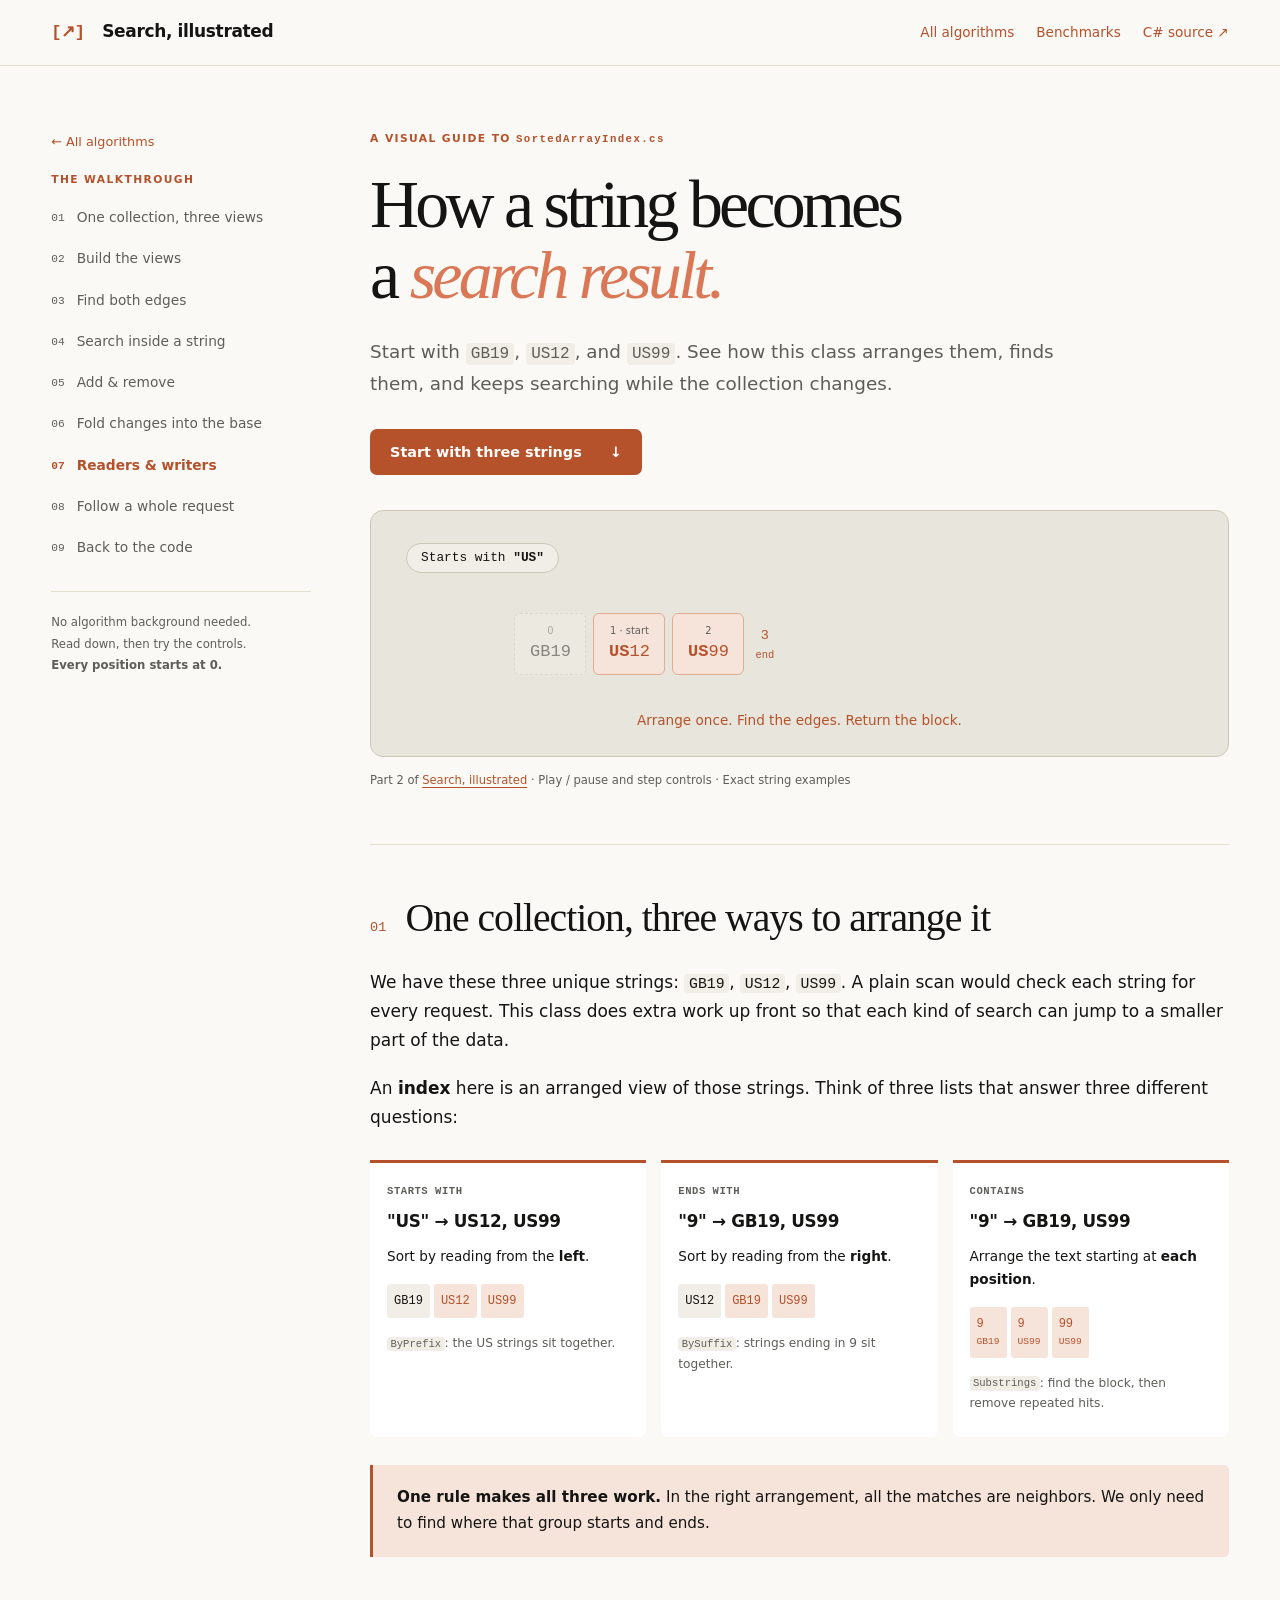
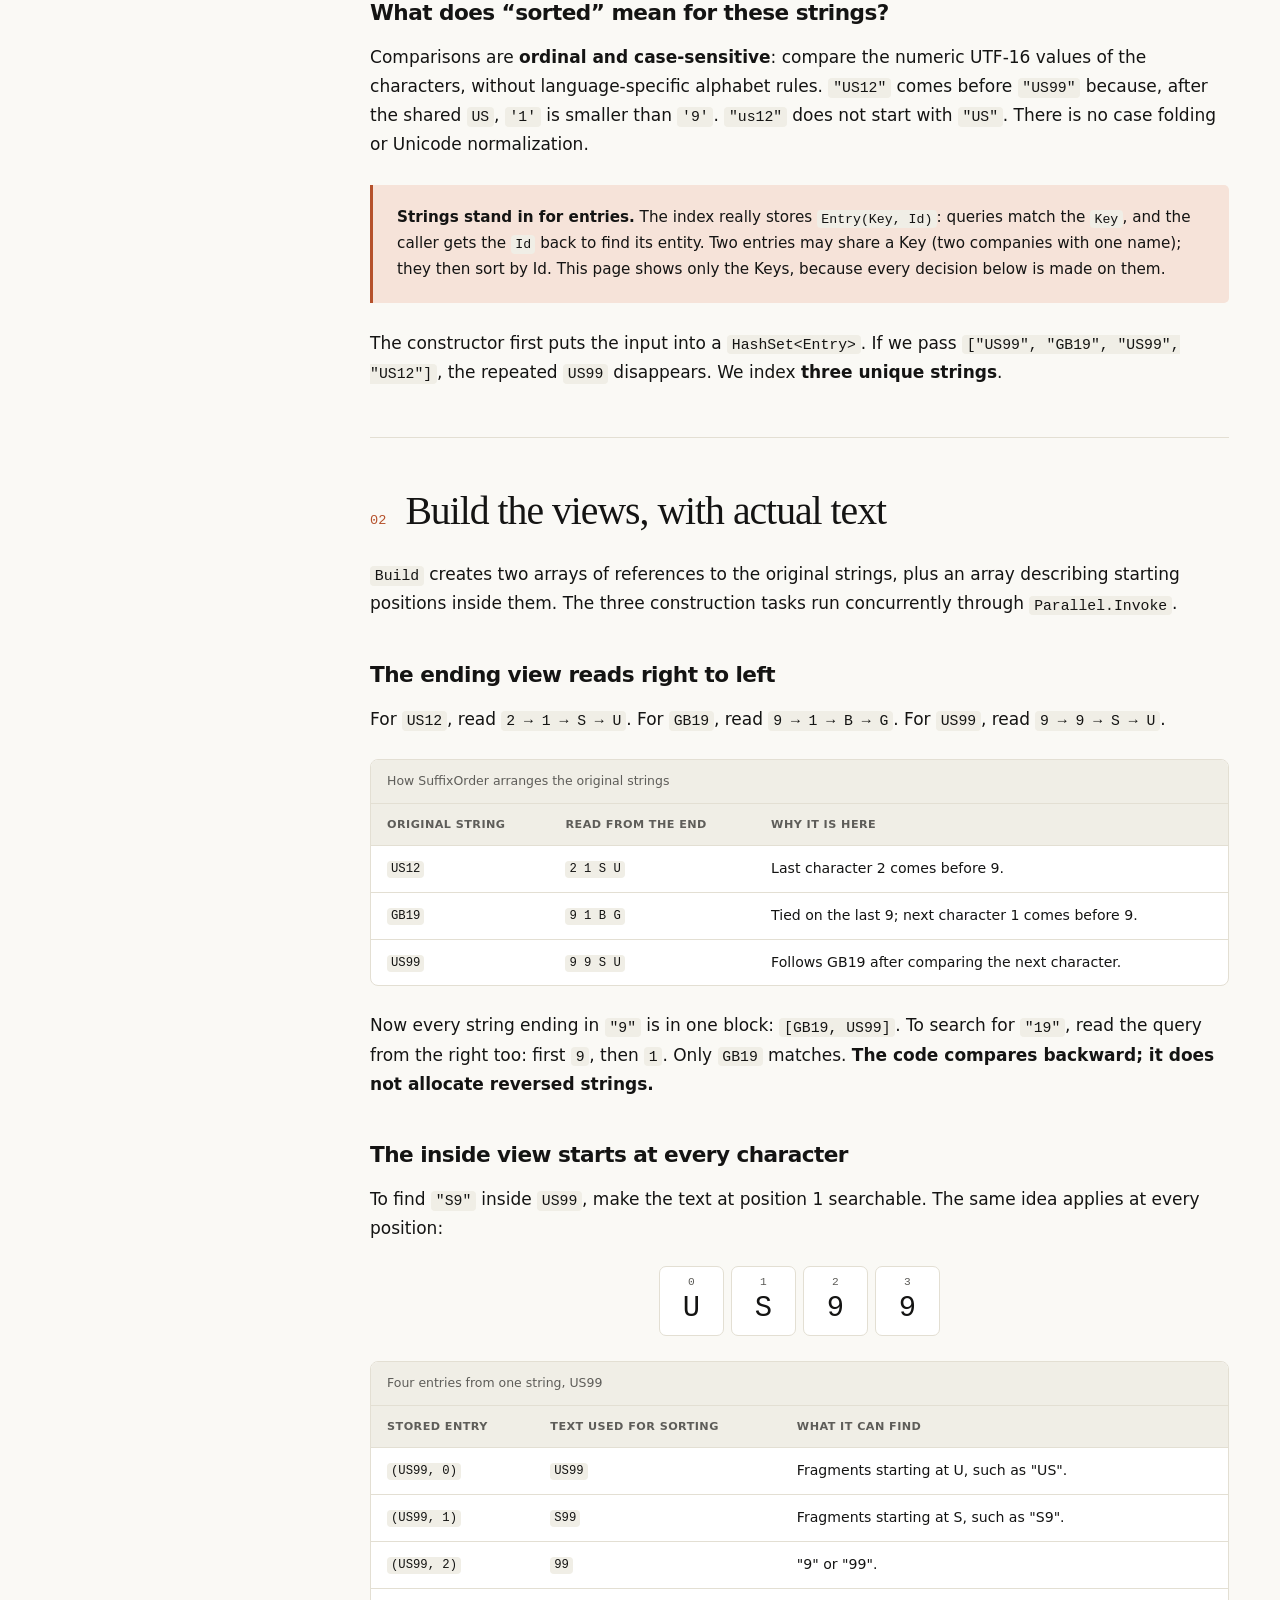
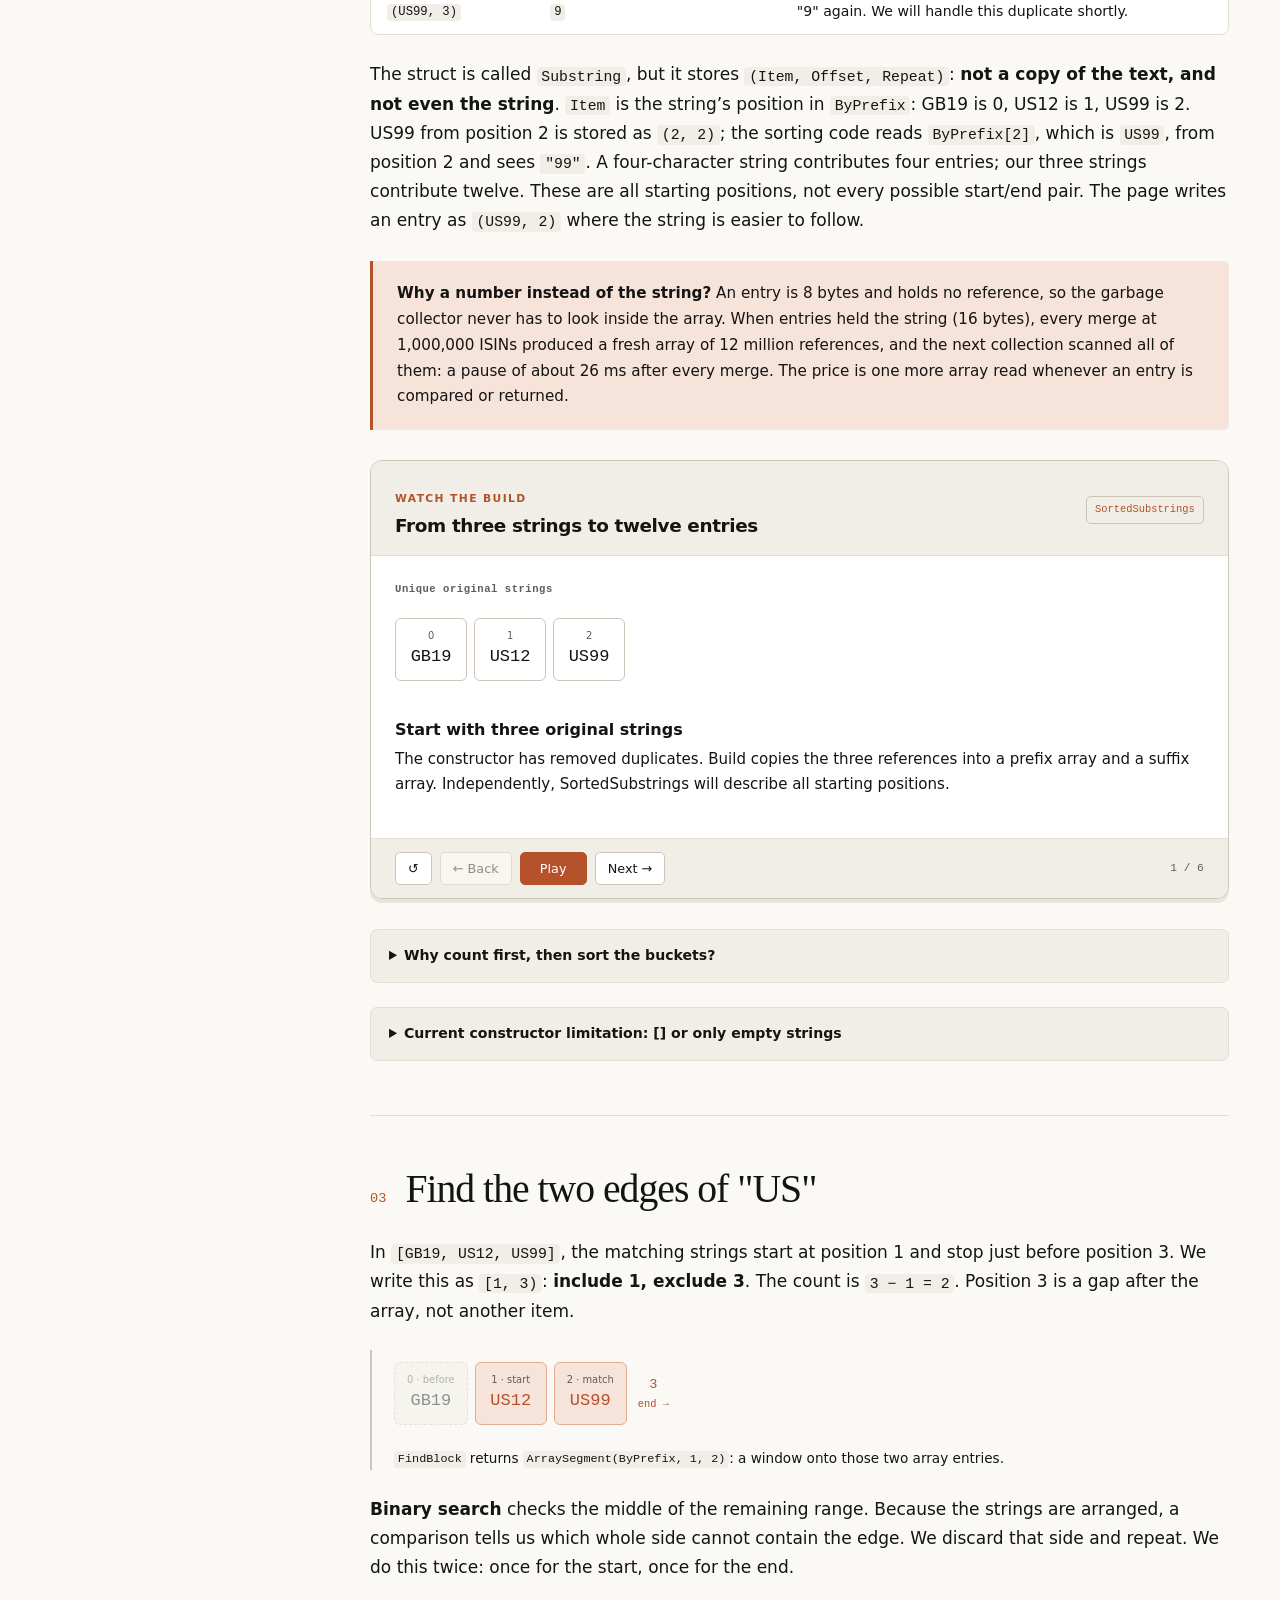
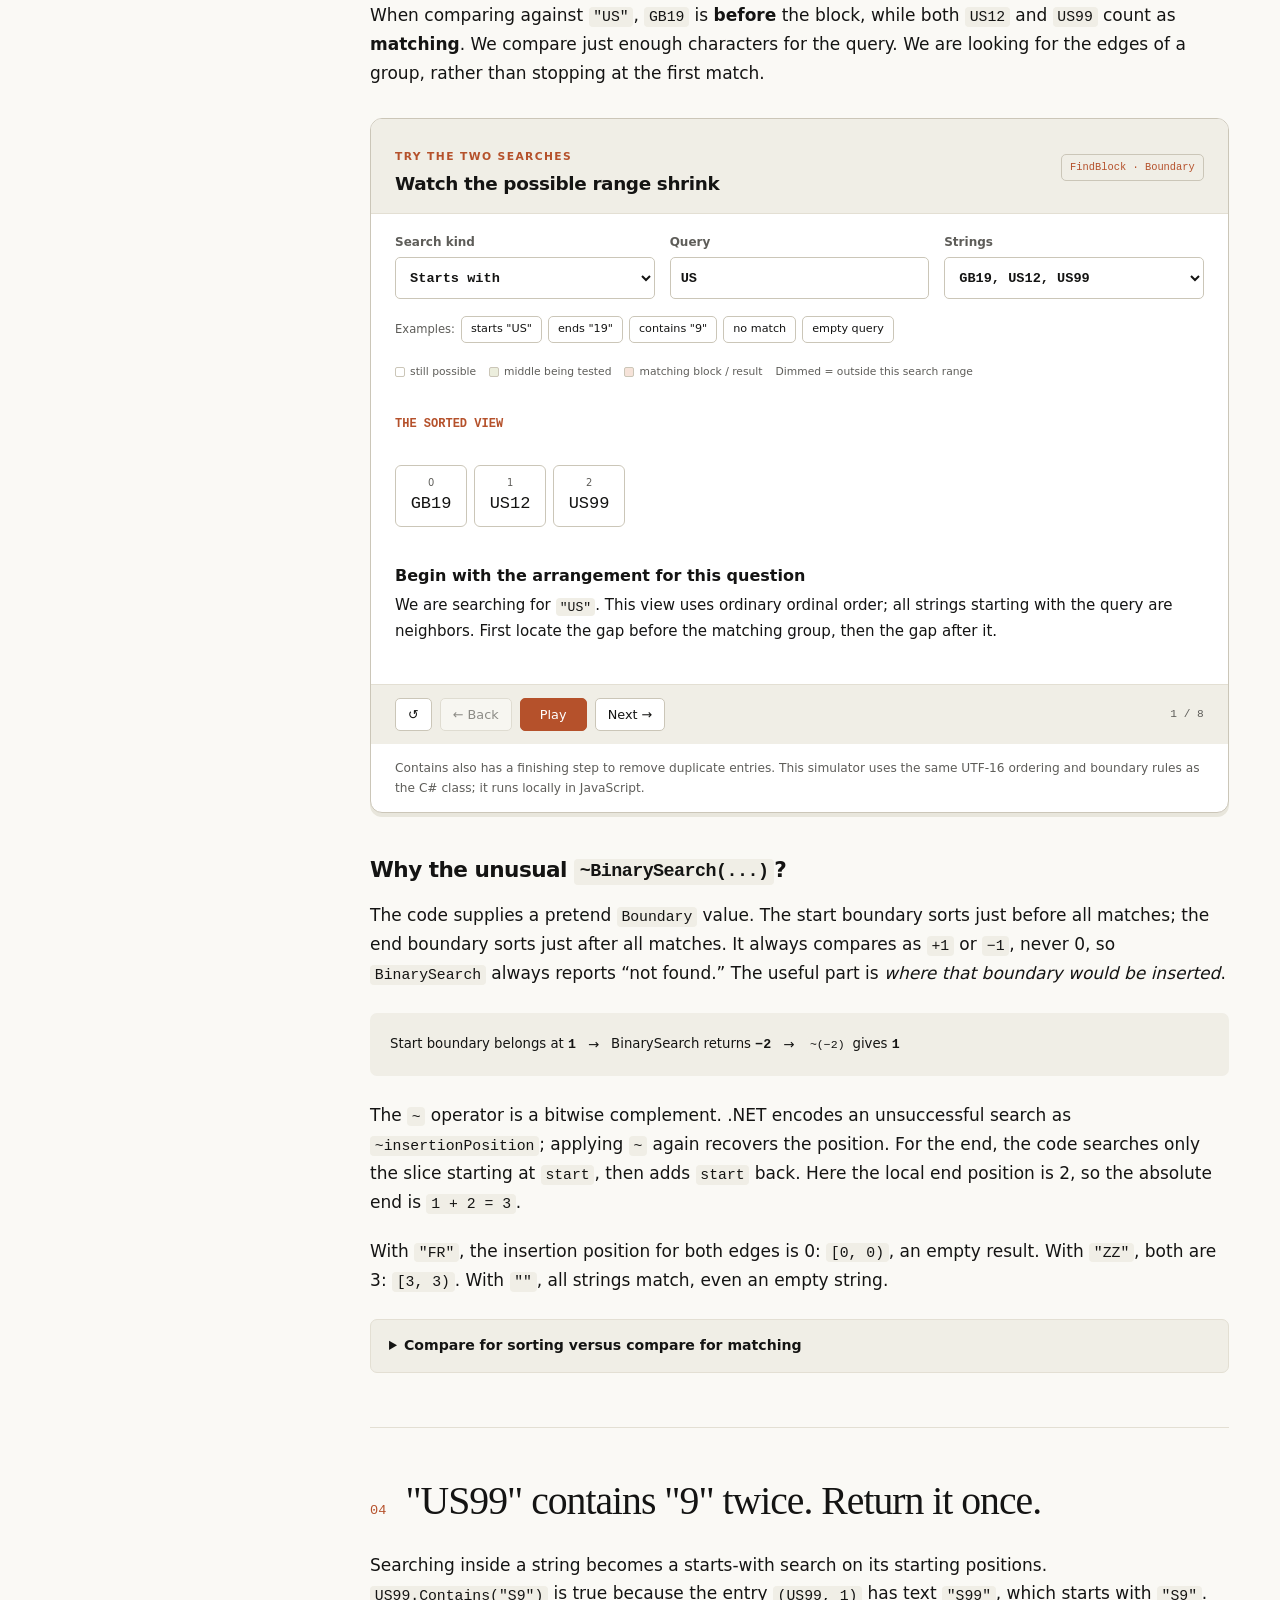
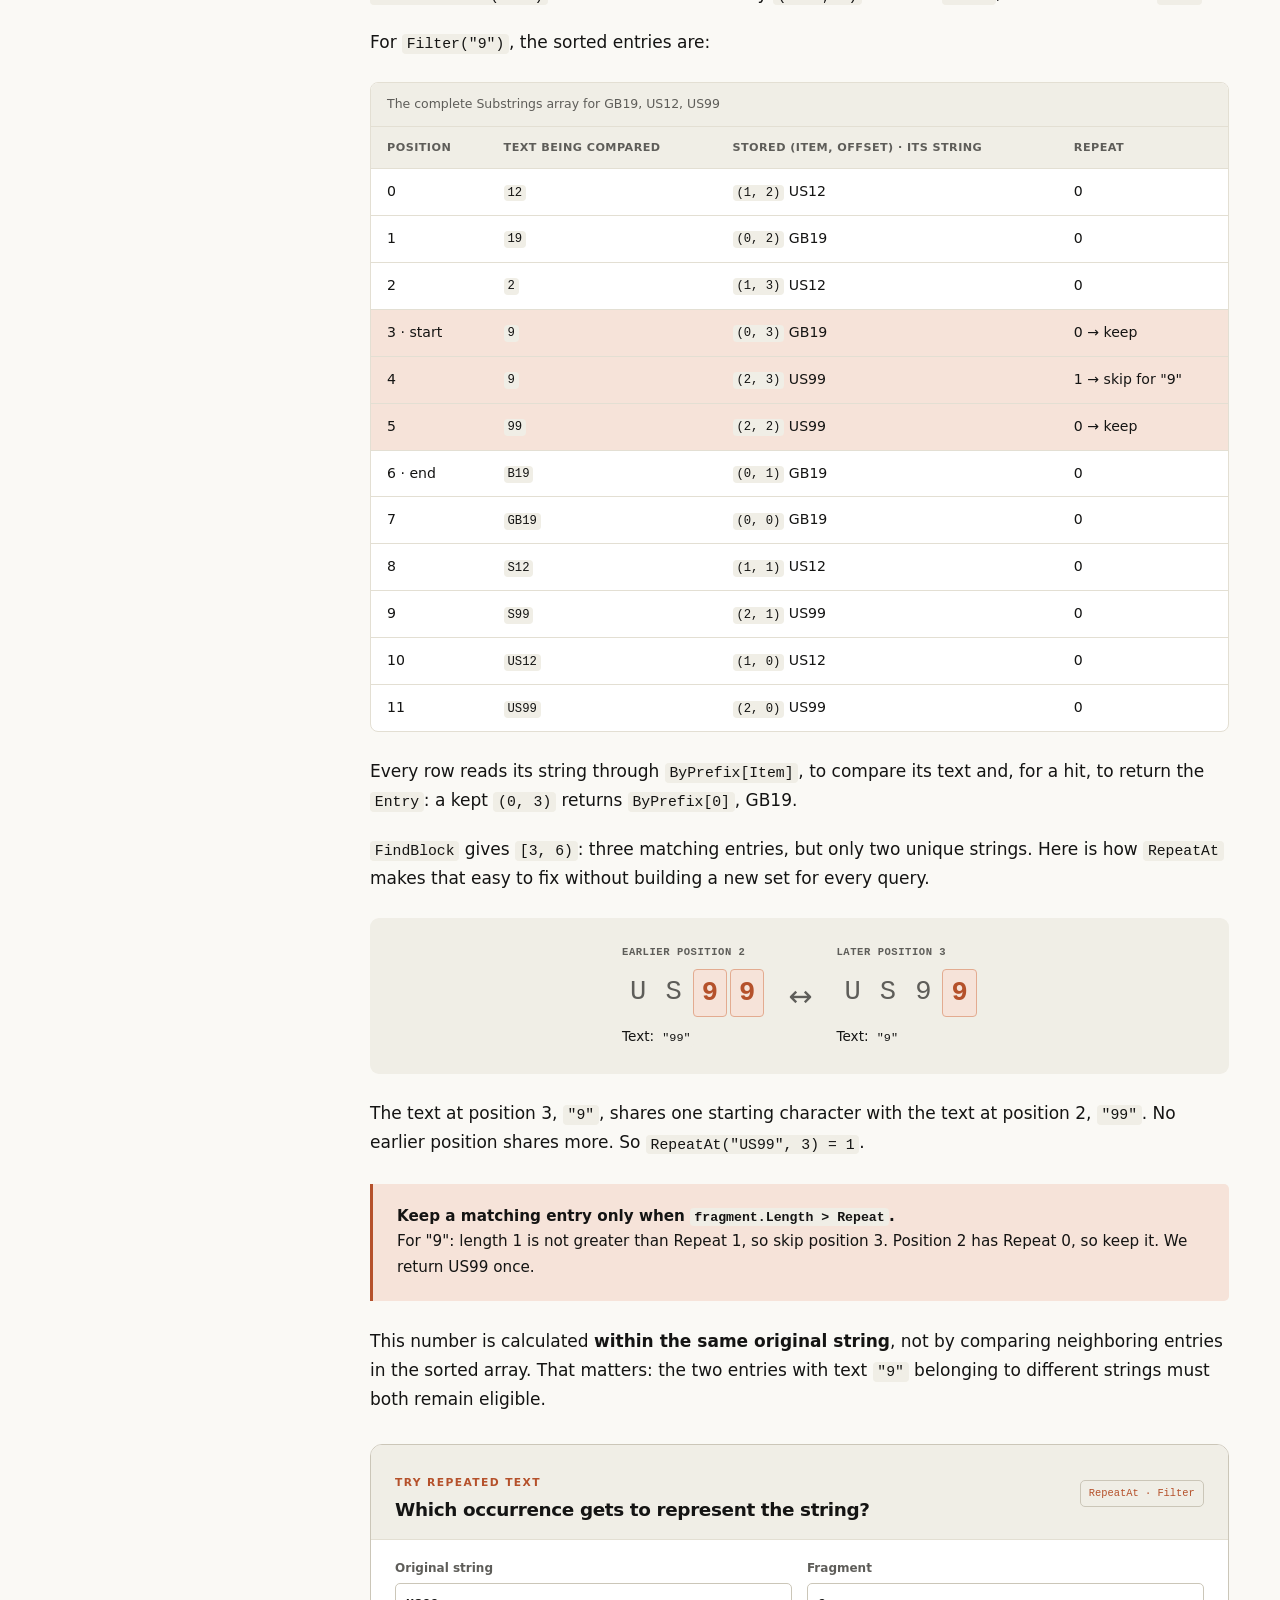
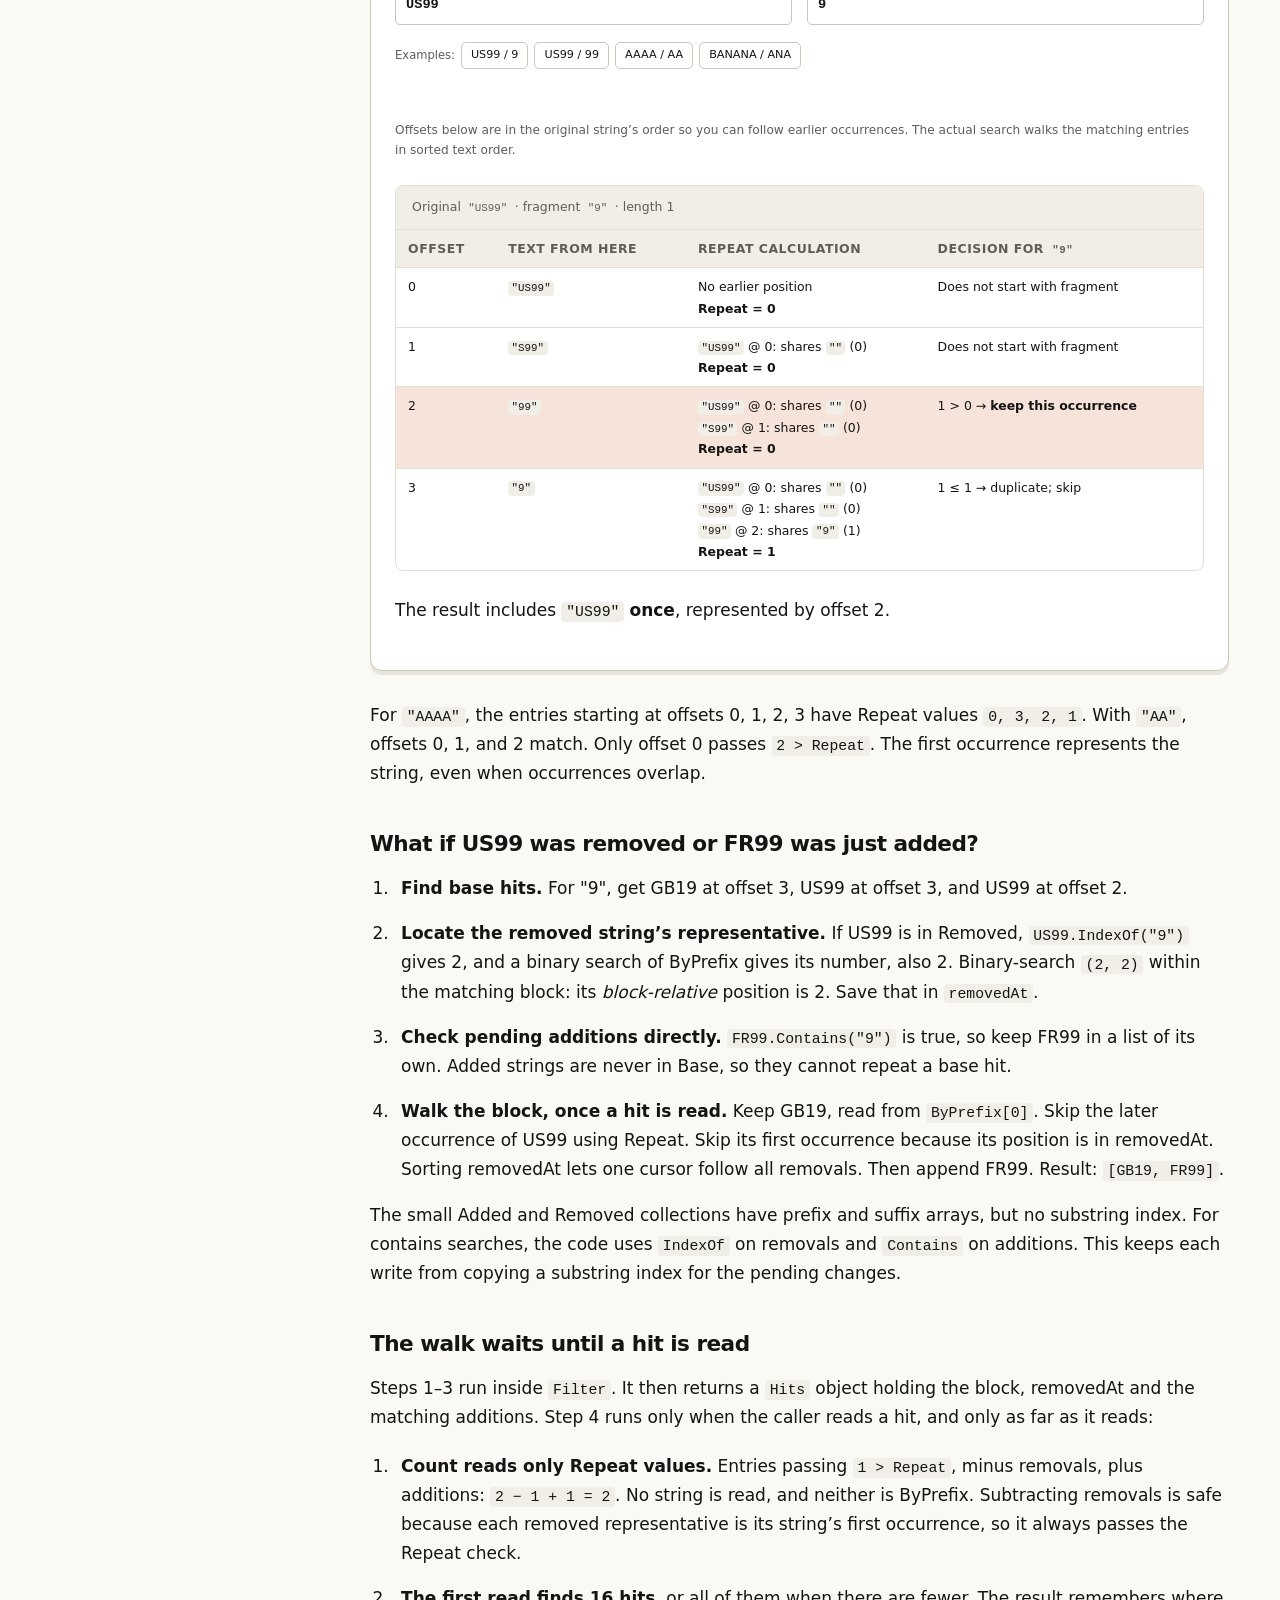
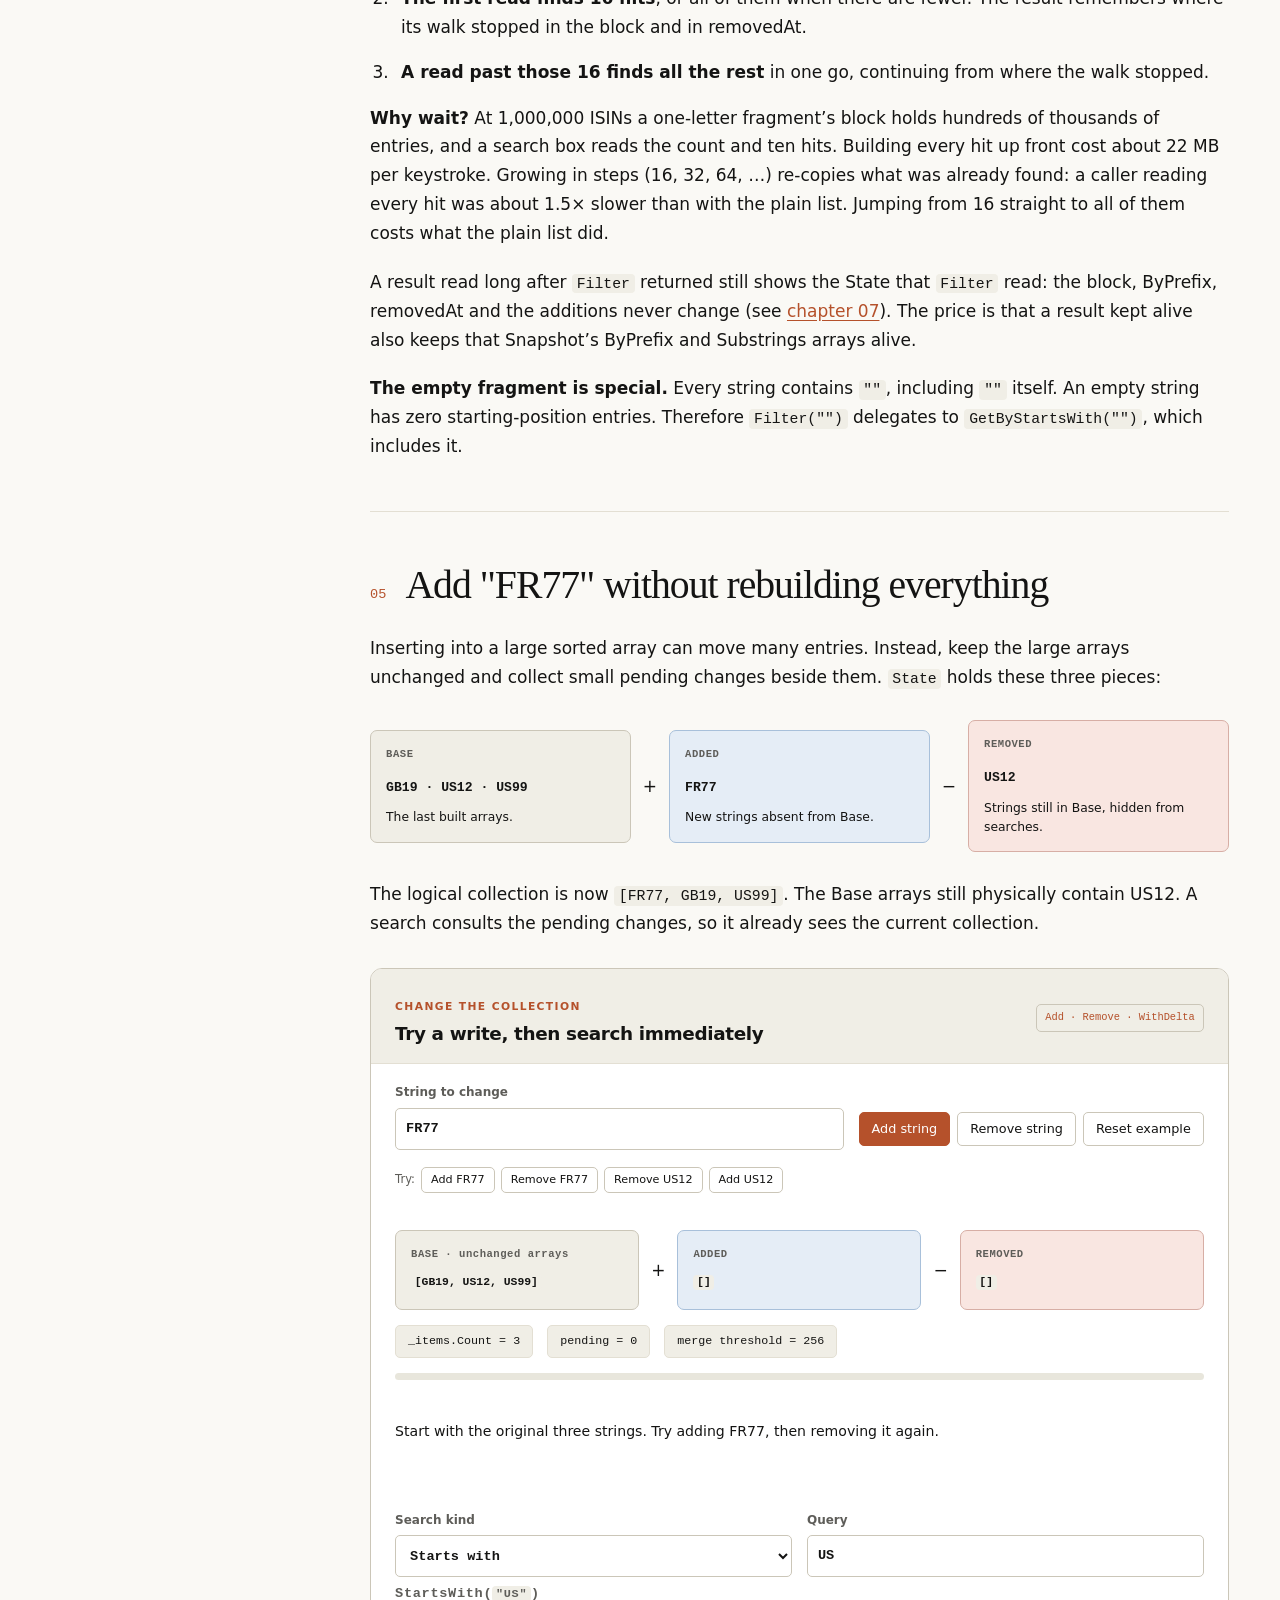
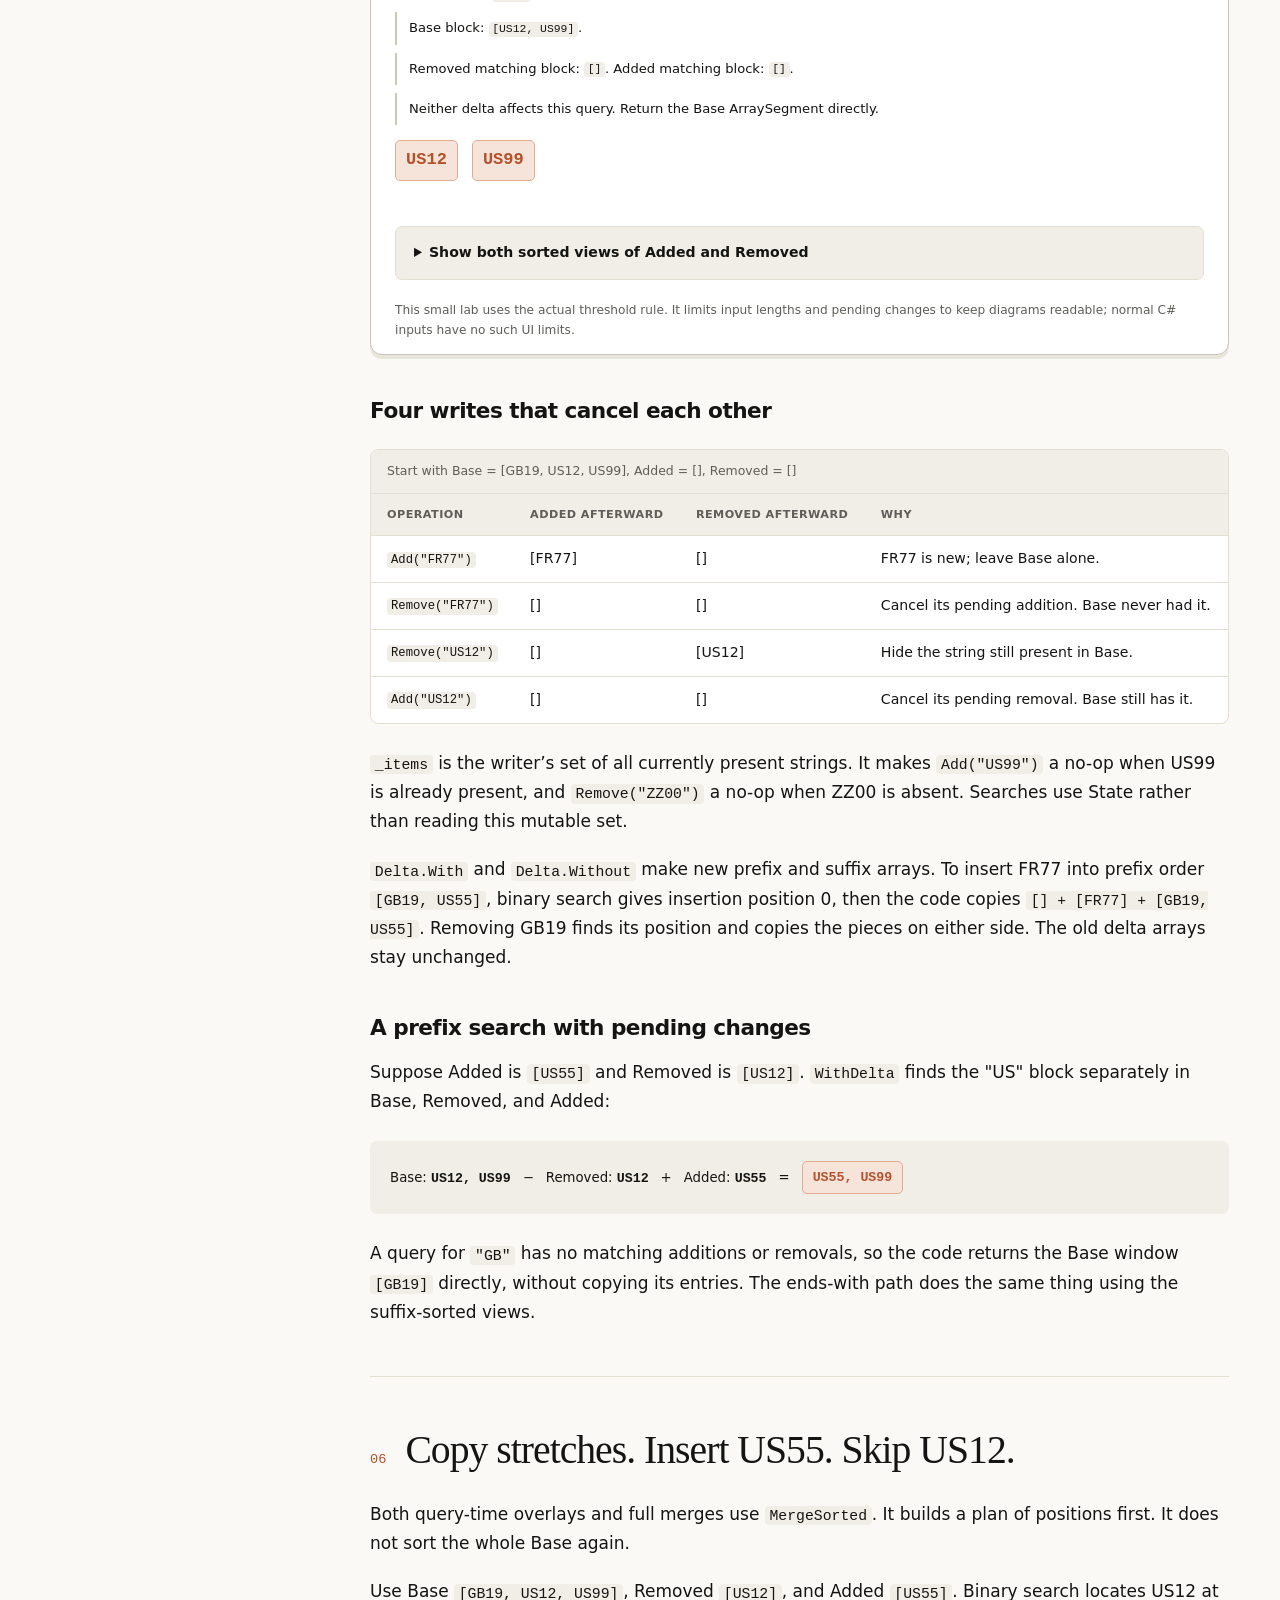
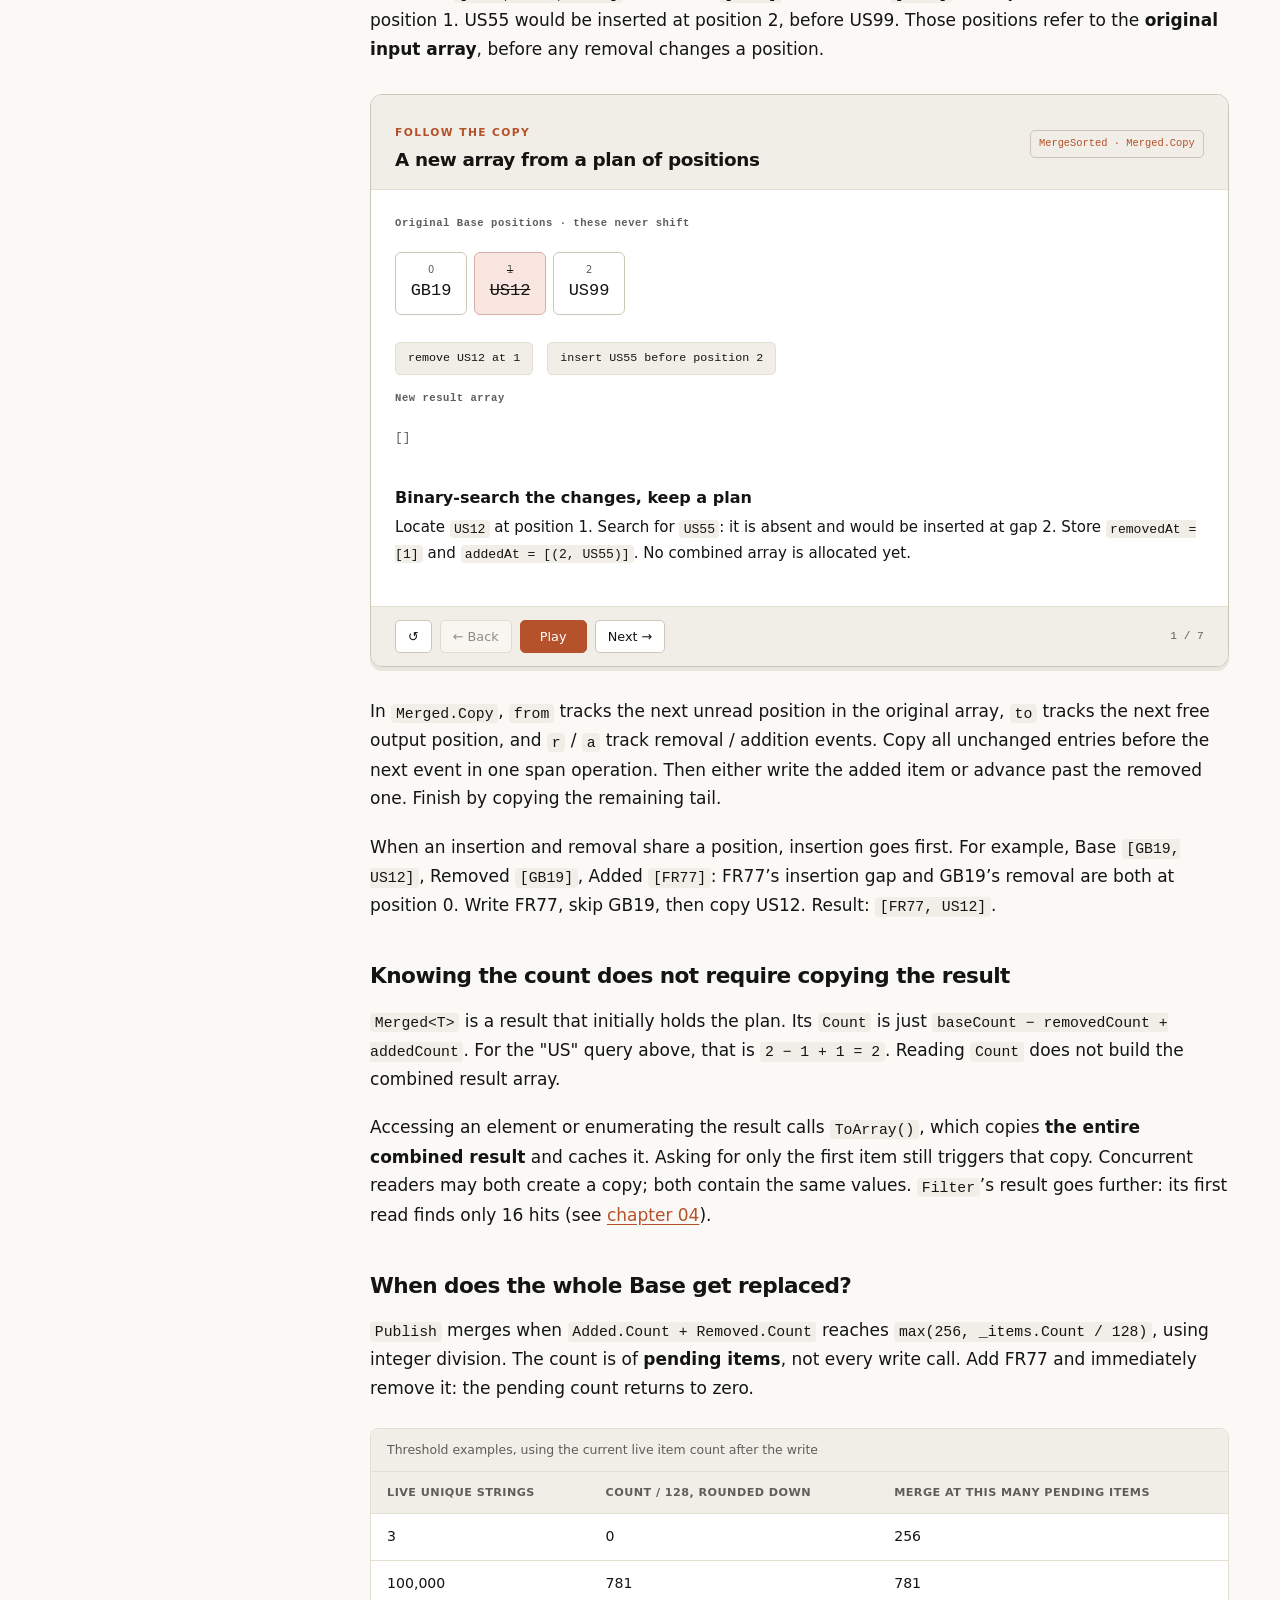
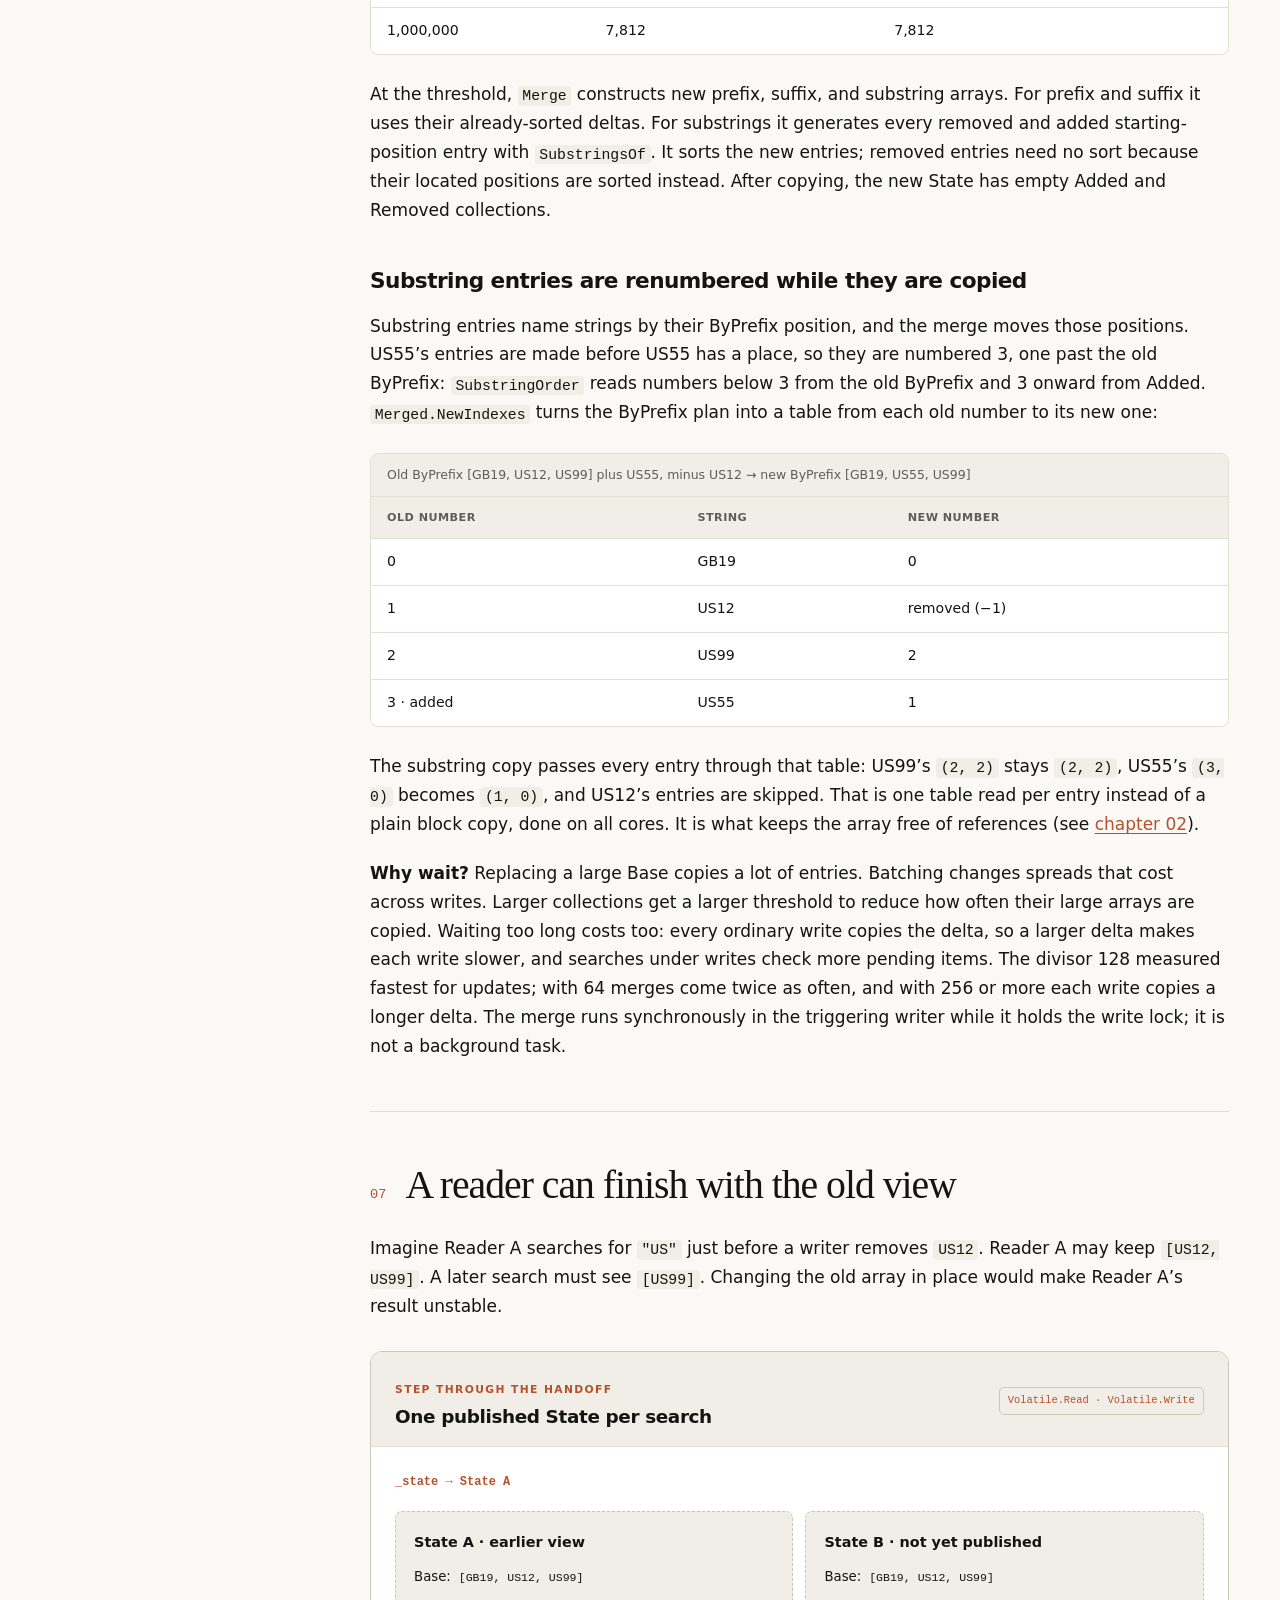
==== commit 4d1f9cb3: "Site: lazy Filter hits and the n/128 merge threshold, fresh SortedArrayIndex numbers Walkthrough: ch" ====
--- a/site/sorted-array.html
+++ b/site/sorted-array.html
@@ -140,8 +140,13 @@
     </div>
     <p>For <code>"AAAA"</code>, the entries starting at offsets 0, 1, 2, 3 have Repeat values <code>0, 3, 2, 1</code>. With <code>"AA"</code>, offsets 0, 1, and 2 match. Only offset 0 passes <code>2 &gt; Repeat</code>. The first occurrence represents the string, even when occurrences overlap.</p>
     <h3>What if US99 was removed or FR99 was just added?</h3>
-    <ol class="explain-steps"><li><strong>Find base hits.</strong> For "9", get GB19 at offset 3, US99 at offset 3, and US99 at offset 2.</li><li><strong>Locate the removed string’s representative.</strong> If US99 is in Removed, <code>US99.IndexOf("9")</code> gives 2, and a binary search of ByPrefix gives its number, also 2. Binary-search <code>(2, 2)</code> within the matching block: its <em>block-relative</em> position is 2. Save that in <code>removedAt</code>.</li><li><strong>Walk the block.</strong> Keep GB19, read from <code>ByPrefix[0]</code>. Skip the later occurrence of US99 using Repeat. Skip its first occurrence because its position is in removedAt. Sorting removedAt lets one cursor follow all removals.</li><li><strong>Check pending additions directly.</strong> <code>FR99.Contains("9")</code> is true, so append FR99 once. Added strings are never in Base, so they cannot repeat a base hit. Result: <code>[GB19, FR99]</code>.</li></ol>
+    <ol class="explain-steps"><li><strong>Find base hits.</strong> For "9", get GB19 at offset 3, US99 at offset 3, and US99 at offset 2.</li><li><strong>Locate the removed string’s representative.</strong> If US99 is in Removed, <code>US99.IndexOf("9")</code> gives 2, and a binary search of ByPrefix gives its number, also 2. Binary-search <code>(2, 2)</code> within the matching block: its <em>block-relative</em> position is 2. Save that in <code>removedAt</code>.</li><li><strong>Check pending additions directly.</strong> <code>FR99.Contains("9")</code> is true, so keep FR99 in a list of its own. Added strings are never in Base, so they cannot repeat a base hit.</li><li><strong>Walk the block, once a hit is read.</strong> Keep GB19, read from <code>ByPrefix[0]</code>. Skip the later occurrence of US99 using Repeat. Skip its first occurrence because its position is in removedAt. Sorting removedAt lets one cursor follow all removals. Then append FR99. Result: <code>[GB19, FR99]</code>.</li></ol>
     <p>The small Added and Removed collections have prefix and suffix arrays, but no substring index. For contains searches, the code uses <code>IndexOf</code> on removals and <code>Contains</code> on additions. This keeps each write from copying a substring index for the pending changes.</p>
+    <h3>The walk waits until a hit is read</h3>
+    <p>Steps 1–3 run inside <code>Filter</code>. It then returns a <code>Hits</code> object holding the block, removedAt and the matching additions. Step 4 runs only when the caller reads a hit, and only as far as it reads:</p>
+    <ol class="explain-steps"><li><strong>Count reads only Repeat values.</strong> Entries passing <code>1 &gt; Repeat</code>, minus removals, plus additions: <code>2 − 1 + 1 = 2</code>. No string is read, and neither is ByPrefix. Subtracting removals is safe because each removed representative is its string’s first occurrence, so it always passes the Repeat check.</li><li><strong>The first read finds 16 hits</strong>, or all of them when there are fewer. The result remembers where its walk stopped in the block and in removedAt.</li><li><strong>A read past those 16 finds all the rest</strong> in one go, continuing from where the walk stopped.</li></ol>
+    <p><strong>Why wait?</strong> At 1,000,000 ISINs a one-letter fragment’s block holds hundreds of thousands of entries, and a search box reads the count and ten hits. Building every hit up front cost about 22 MB per keystroke. Growing in steps (16, 32, 64, …) re-copies what was already found: a caller reading every hit was about 1.5× slower than with the plain list. Jumping from 16 straight to all of them costs what the plain list did.</p>
+    <p>A result read long after <code>Filter</code> returned still shows the State that <code>Filter</code> read: the block, ByPrefix, removedAt and the additions never change (see <a href="#readers">chapter 07</a>). The price is that a result kept alive also keeps that Snapshot’s ByPrefix and Substrings arrays alive.</p>
     <p><strong>The empty fragment is special.</strong> Every string contains <code>""</code>, including <code>""</code> itself. An empty string has zero starting-position entries. Therefore <code>Filter("")</code> delegates to <code>GetByStartsWith("")</code>, which includes it.</p>
   </section>
 
@@ -185,16 +190,16 @@
     <p>When an insertion and removal share a position, insertion goes first. For example, Base <code>[GB19, US12]</code>, Removed <code>[GB19]</code>, Added <code>[FR77]</code>: FR77’s insertion gap and GB19’s removal are both at position 0. Write FR77, skip GB19, then copy US12. Result: <code>[FR77, US12]</code>.</p>
     <h3>Knowing the count does not require copying the result</h3>
     <p><code>Merged&lt;T&gt;</code> is a result that initially holds the plan. Its <code>Count</code> is just <code>baseCount − removedCount + addedCount</code>. For the "US" query above, that is <code>2 − 1 + 1 = 2</code>. Reading <code>Count</code> does not build the combined result array.</p>
-    <p>Accessing an element or enumerating the result calls <code>ToArray()</code>, which copies <strong>the entire combined result</strong> and caches it. Asking for only the first item still triggers that copy. Concurrent readers may both create a copy; both contain the same values. <code>Filter</code>, in contrast, eagerly builds its list of hits.</p>
+    <p>Accessing an element or enumerating the result calls <code>ToArray()</code>, which copies <strong>the entire combined result</strong> and caches it. Asking for only the first item still triggers that copy. Concurrent readers may both create a copy; both contain the same values. <code>Filter</code>’s result goes further: its first read finds only 16 hits (see <a href="#contains">chapter 04</a>).</p>
     <h3>When does the whole Base get replaced?</h3>
-    <p><code>Publish</code> merges when <code>Added.Count + Removed.Count</code> reaches <code>max(256, _items.Count / 256)</code>, using integer division. The count is of <strong>pending items</strong>, not every write call. Add FR77 and immediately remove it: the pending count returns to zero.</p>
-    <div class="table-scroll"><table><caption>Threshold examples, using the current live item count after the write</caption><thead><tr><th>Live unique strings</th><th>Count / 256, rounded down</th><th>Merge at this many pending items</th></tr></thead><tbody><tr><td>3</td><td>0</td><td>256</td></tr><tr><td>100,000</td><td>390</td><td>390</td></tr><tr><td>1,000,000</td><td>3,906</td><td>3,906</td></tr></tbody></table></div>
+    <p><code>Publish</code> merges when <code>Added.Count + Removed.Count</code> reaches <code>max(256, _items.Count / 128)</code>, using integer division. The count is of <strong>pending items</strong>, not every write call. Add FR77 and immediately remove it: the pending count returns to zero.</p>
+    <div class="table-scroll"><table><caption>Threshold examples, using the current live item count after the write</caption><thead><tr><th>Live unique strings</th><th>Count / 128, rounded down</th><th>Merge at this many pending items</th></tr></thead><tbody><tr><td>3</td><td>0</td><td>256</td></tr><tr><td>100,000</td><td>781</td><td>781</td></tr><tr><td>1,000,000</td><td>7,812</td><td>7,812</td></tr></tbody></table></div>
     <p>At the threshold, <code>Merge</code> constructs new prefix, suffix, and substring arrays. For prefix and suffix it uses their already-sorted deltas. For substrings it generates every removed and added starting-position entry with <code>SubstringsOf</code>. It sorts the new entries; removed entries need no sort because their located positions are sorted instead. After copying, the new State has empty Added and Removed collections.</p>
     <h3>Substring entries are renumbered while they are copied</h3>
     <p>Substring entries name strings by their ByPrefix position, and the merge moves those positions. US55’s entries are made before US55 has a place, so they are numbered 3, one past the old ByPrefix: <code>SubstringOrder</code> reads numbers below 3 from the old ByPrefix and 3 onward from Added. <code>Merged.NewIndexes</code> turns the ByPrefix plan into a table from each old number to its new one:</p>
     <div class="table-scroll"><table><caption>Old ByPrefix [GB19, US12, US99] plus US55, minus US12 → new ByPrefix [GB19, US55, US99]</caption><thead><tr><th>Old number</th><th>String</th><th>New number</th></tr></thead><tbody><tr><td>0</td><td>GB19</td><td>0</td></tr><tr><td>1</td><td>US12</td><td>removed (−1)</td></tr><tr><td>2</td><td>US99</td><td>2</td></tr><tr><td>3 · added</td><td>US55</td><td>1</td></tr></tbody></table></div>
     <p>The substring copy passes every entry through that table: US99’s <code>(2, 2)</code> stays <code>(2, 2)</code>, US55’s <code>(3, 0)</code> becomes <code>(1, 0)</code>, and US12’s entries are skipped. That is one table read per entry instead of a plain block copy, done on all cores. It is what keeps the array free of references (see <a href="#build">chapter 02</a>).</p>
-    <p><strong>Why wait?</strong> Replacing a large Base copies a lot of entries. Batching changes spreads that cost across writes. Larger collections get a larger threshold to reduce how often their large arrays are copied. The merge runs synchronously in the triggering writer while it holds the write lock; it is not a background task.</p>
+    <p><strong>Why wait?</strong> Replacing a large Base copies a lot of entries. Batching changes spreads that cost across writes. Larger collections get a larger threshold to reduce how often their large arrays are copied. Waiting too long costs too: every ordinary write copies the delta, so a larger delta makes each write slower, and searches under writes check more pending items. The divisor 128 measured fastest for updates; with 64 merges come twice as often, and with 256 or more each write copies a longer delta. The merge runs synchronously in the triggering writer while it holds the write lock; it is not a background task.</p>
   </section>
 
   <section id="readers" class="chapter">
@@ -220,13 +225,13 @@
       <article><span>2</span><div><h3>Read a consistent view</h3><p>Filter takes one State reference. It will use that State’s Base and both deltas even if another writer publishes a newer State.</p><code>Volatile.Read(ref _state)</code></div></article>
       <article><span>3</span><div><h3>Find the "9" block</h3><p>Two boundary searches return [3, 6): "9" from GB19 at 3, "9" from US99 at 3, and "99" from US99 at 2.</p><code>FindBlock&lt;Substring, SubstringOrder&gt;</code></div></article>
       <article><span>4</span><div><h3>Find the removal’s first occurrence</h3><p>US99.IndexOf("9") gives 2, and US99 is number 2 in ByPrefix. Search for (2, 2) inside the block; its relative position is 2. The tie-breaker on the original item keeps different strings’ entries distinguishable.</p><code>IndexOf → BinarySearch → removedAt.Sort</code></div></article>
-      <article><span>5</span><div><h3>Keep one eligible hit per base string</h3><p>GB19 passes 1 &gt; Repeat 0. US99 at offset 3 fails 1 &gt; Repeat 1. US99 at offset 2 is explicitly removed. Base contributes [GB19], read from ByPrefix[0].</p><code>fragment.Length &gt; repeat, except removedAt</code></div></article>
-      <article><span>6</span><div><h3>Include the pending addition</h3><p>FR99.Contains("9") is true. Append FR99 once. The result is [GB19, FR99]; no Base merge was needed.</p><code>Added.ByPrefix → Contains → hits</code></div></article>
+      <article><span>5</span><div><h3>Include the pending addition</h3><p>FR99.Contains("9") is true, so FR99 joins the additions. Filter returns a Hits result: Count is 2 kept − 1 removed + 1 added = 2, from Repeat values alone. No hit has been found yet.</p><code>Added.ByPrefix → Contains → new Hits(...)</code></div></article>
+      <article><span>6</span><div><h3>Find hits when they are read</h3><p>Reading the first hit walks the block. GB19 passes 1 &gt; Repeat 0. US99 at offset 3 fails 1 &gt; Repeat 1. US99 at offset 2 is explicitly removed. Then FR99 is appended. The result is [GB19, FR99]; no Base merge was needed.</p><code>Hits indexer → FindUpTo</code></div></article>
     </div>
     <div class="note"><strong>Result order is not part of the interface contract.</strong> Prefix and suffix results follow their respective view order. Contains walks substring order, then appends matching additions in prefix order; its output is not guaranteed to be alphabetically sorted. If your caller needs a particular order, it must sort the result.</div>
     <h3>What work did we save, and what did we pay for?</h3>
     <p>With a million short strings, locating a prefix edge takes roughly twenty middle checks rather than inspecting a million items. We locate two edges. Comparing each entry still takes character work, and returning a million matching strings still means reading a million results.</p>
-    <div class="table-scroll"><table><caption>Costs in terms of the concrete work performed</caption><thead><tr><th>Operation</th><th>Work performed</th><th>Tradeoff</th></tr></thead><tbody><tr><td>Build</td><td>Sort two string views; create one entry per UTF-16 code unit, bucket and sort entries, calculate Repeat, renumber to ByPrefix positions.</td><td>More startup work and memory for faster repeated searches. A 12-unit string contributes 12 substring structs of 8 bytes.</td></tr><tr><td>Starts / ends</td><td>Two binary searches per relevant view (Base, Removed, Added), then locate delta changes if any.</td><td>An unchanged matching block can be returned without copying. A changed block is copied in full when enumerated or indexed.</td></tr><tr><td>Contains</td><td>Two boundary searches, scan the matching entry block, inspect pending additions/removals.</td><td>The block can contain more entries than unique result strings. The hit list is built immediately. Every comparison and every hit reads ByPrefix to reach its string.</td></tr><tr><td>Ordinary write</td><td>Update the live HashSet, copy small delta arrays into their two sorted orders, publish.</td><td>Copying grows with pending changes; it is not a constant-cost append.</td></tr><tr><td>Threshold write</td><td>Also allocate and fill all three new Base arrays through Merge, renumbering every substring entry.</td><td>That write takes longer and temporarily keeps old and new arrays alive.</td></tr><tr><td>RepeatAt for long text</td><td>At every starting position, compare against every earlier starting position.</td><td>For a long repetitive string such as 10,000 A’s, common-prefix comparisons can be long too. Worst-case work per item grows cubically in its length.</td></tr></tbody></table></div>
+    <div class="table-scroll"><table><caption>Costs in terms of the concrete work performed</caption><thead><tr><th>Operation</th><th>Work performed</th><th>Tradeoff</th></tr></thead><tbody><tr><td>Build</td><td>Sort two string views; create one entry per UTF-16 code unit, bucket and sort entries, calculate Repeat, renumber to ByPrefix positions.</td><td>More startup work and memory for faster repeated searches. A 12-unit string contributes 12 substring structs of 8 bytes.</td></tr><tr><td>Starts / ends</td><td>Two binary searches per relevant view (Base, Removed, Added), then locate delta changes if any.</td><td>An unchanged matching block can be returned without copying. A changed block is copied in full when enumerated or indexed.</td></tr><tr><td>Contains</td><td>Two boundary searches, inspect pending additions/removals. Count scans the block’s Repeat values; reading hits walks the block.</td><td>The block can contain more entries than unique result strings. Hits are found as they are read: 16 on the first read, the rest only when a read goes past them. Every comparison and every hit reads ByPrefix to reach its string. A result kept alive keeps its Snapshot’s arrays alive.</td></tr><tr><td>Ordinary write</td><td>Update the live HashSet, copy small delta arrays into their two sorted orders, publish.</td><td>Copying grows with pending changes; it is not a constant-cost append.</td></tr><tr><td>Threshold write</td><td>Also allocate and fill all three new Base arrays through Merge, renumbering every substring entry.</td><td>That write takes longer and temporarily keeps old and new arrays alive.</td></tr><tr><td>RepeatAt for long text</td><td>At every starting position, compare against every earlier starting position.</td><td>For a long repetitive string such as 10,000 A’s, common-prefix comparisons can be long too. Worst-case work per item grows cubically in its length.</td></tr></tbody></table></div>
     <p>The code is especially suited to short identifiers. The bucket construction still handles all UTF-16 code units, but long names or highly repetitive text change the memory and build-time tradeoffs. The original strings are reused, yet the starting-position structs, arrays, live set, deltas, result lists, and temporary copies all consume memory. See the <a href="index.html#benchmarks">measured benchmark results</a> for context; the examples here illustrate behavior, not performance measurements.</p>
   </section>
 
@@ -243,12 +248,13 @@
       <tr><td>IOrder · Boundary · FindBlock</td><td>Find the gaps before US12 and after US99: [1, 3).</td><td><a href="#boundaries">03</a></td></tr>
       <tr><td>GetByStartsWith · GetByEndsWith</td><td>Read State once; search its prefix or suffix view, including deltas.</td><td><a href="#changes">05</a></td></tr>
       <tr><td>Filter · RepeatAt</td><td>Filter("9") skips US99’s later occurrence because length 1 ≤ Repeat 1.</td><td><a href="#contains">04</a></td></tr>
+      <tr><td>Hits · Count / indexer / FindUpTo</td><td>Count = 2 kept − 1 removed + 1 added; the first read walks the block to 16 hits (here all of them) and appends FR99: [GB19, FR99].</td><td><a href="#contains">04</a></td></tr>
       <tr><td>Add · Remove</td><td>Add FR77, remove FR77: the pending addition cancels itself.</td><td><a href="#changes">05</a></td></tr>
       <tr><td>Delta.Contains / With / Without / Insert / Remove</td><td>Binary-search FR77’s place, copy new small arrays; never edit published arrays.</td><td><a href="#changes">05</a></td></tr>
       <tr><td>WithDelta</td><td>[US12, US99] − [US12] + [US55] becomes [US55, US99].</td><td><a href="#changes">05</a></td></tr>
       <tr><td>MergeSorted</td><td>Find US12 at 1 and US55’s insertion gap at 2 in the original array.</td><td><a href="#merge">06</a></td></tr>
       <tr><td>Merged&lt;T&gt; · Count / indexer / GetEnumerator / ToArray / Copy / NewIndexes</td><td>Count reads the plan; reading a value copies GB19, skips US12, inserts US55, copies US99. NewIndexes turns the plan into old → new numbers: [0, −1, 2, 1].</td><td><a href="#merge">06</a></td></tr>
-      <tr><td>Publish · MergeThreshold</td><td>At a million live strings, 3,906 pending changes trigger a merge before publishing.</td><td><a href="#merge">06</a></td></tr>
+      <tr><td>Publish · MergeThreshold</td><td>At a million live strings, 7,812 pending changes trigger a merge before publishing.</td><td><a href="#merge">06</a></td></tr>
       <tr><td>Merge · SubstringsOf</td><td>Remove US12’s four entries, insert US55’s four (numbered 3, past the old ByPrefix), renumber every entry to the new ByPrefix, then clear the deltas.</td><td><a href="#merge">06</a></td></tr>
       <tr><td>State · _writeLock · Volatile.Read / Write</td><td>Reader A can keep US12; Reader B starting after its removal sees only US99 for "US".</td><td><a href="#readers">07</a></td></tr>
       <tr><td>DisposeAsync</td><td>Returns an already-completed ValueTask. There are no files, database handles, or worker tasks to close.</td><td>—</td></tr>
